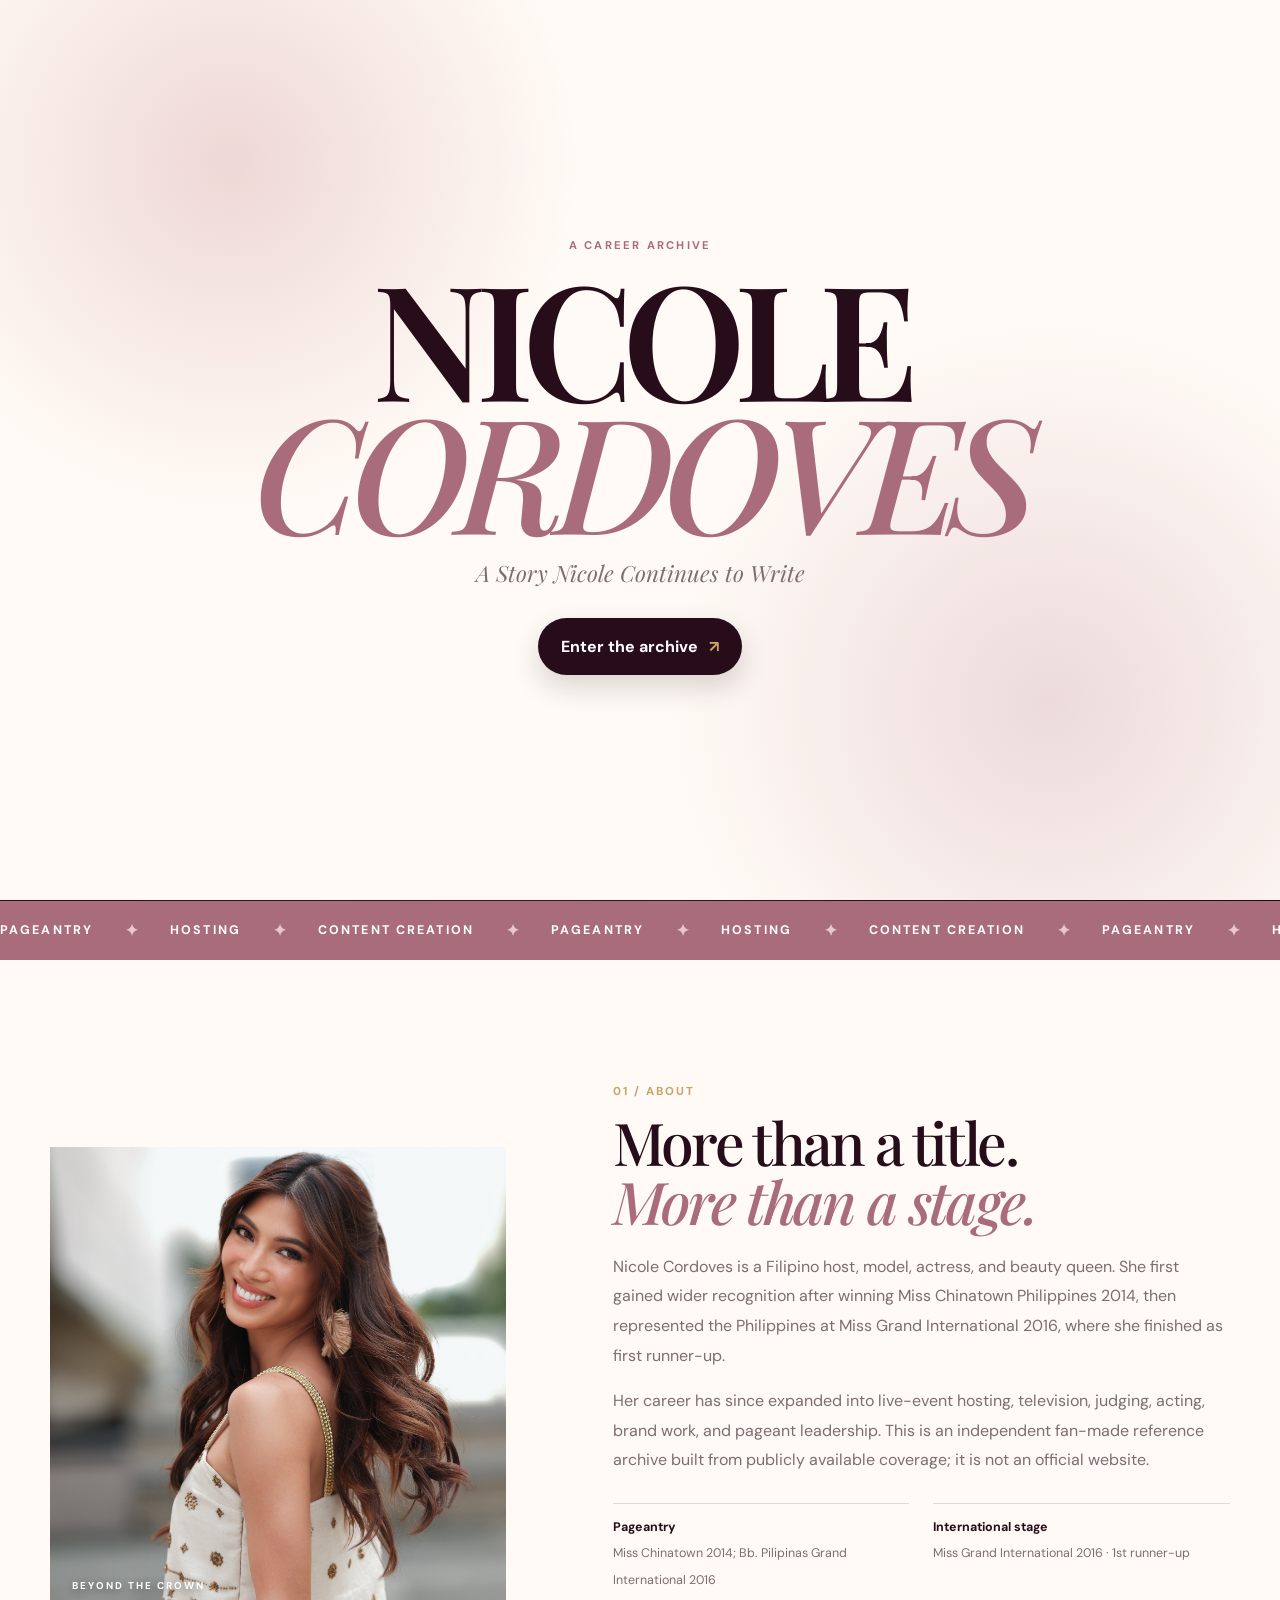
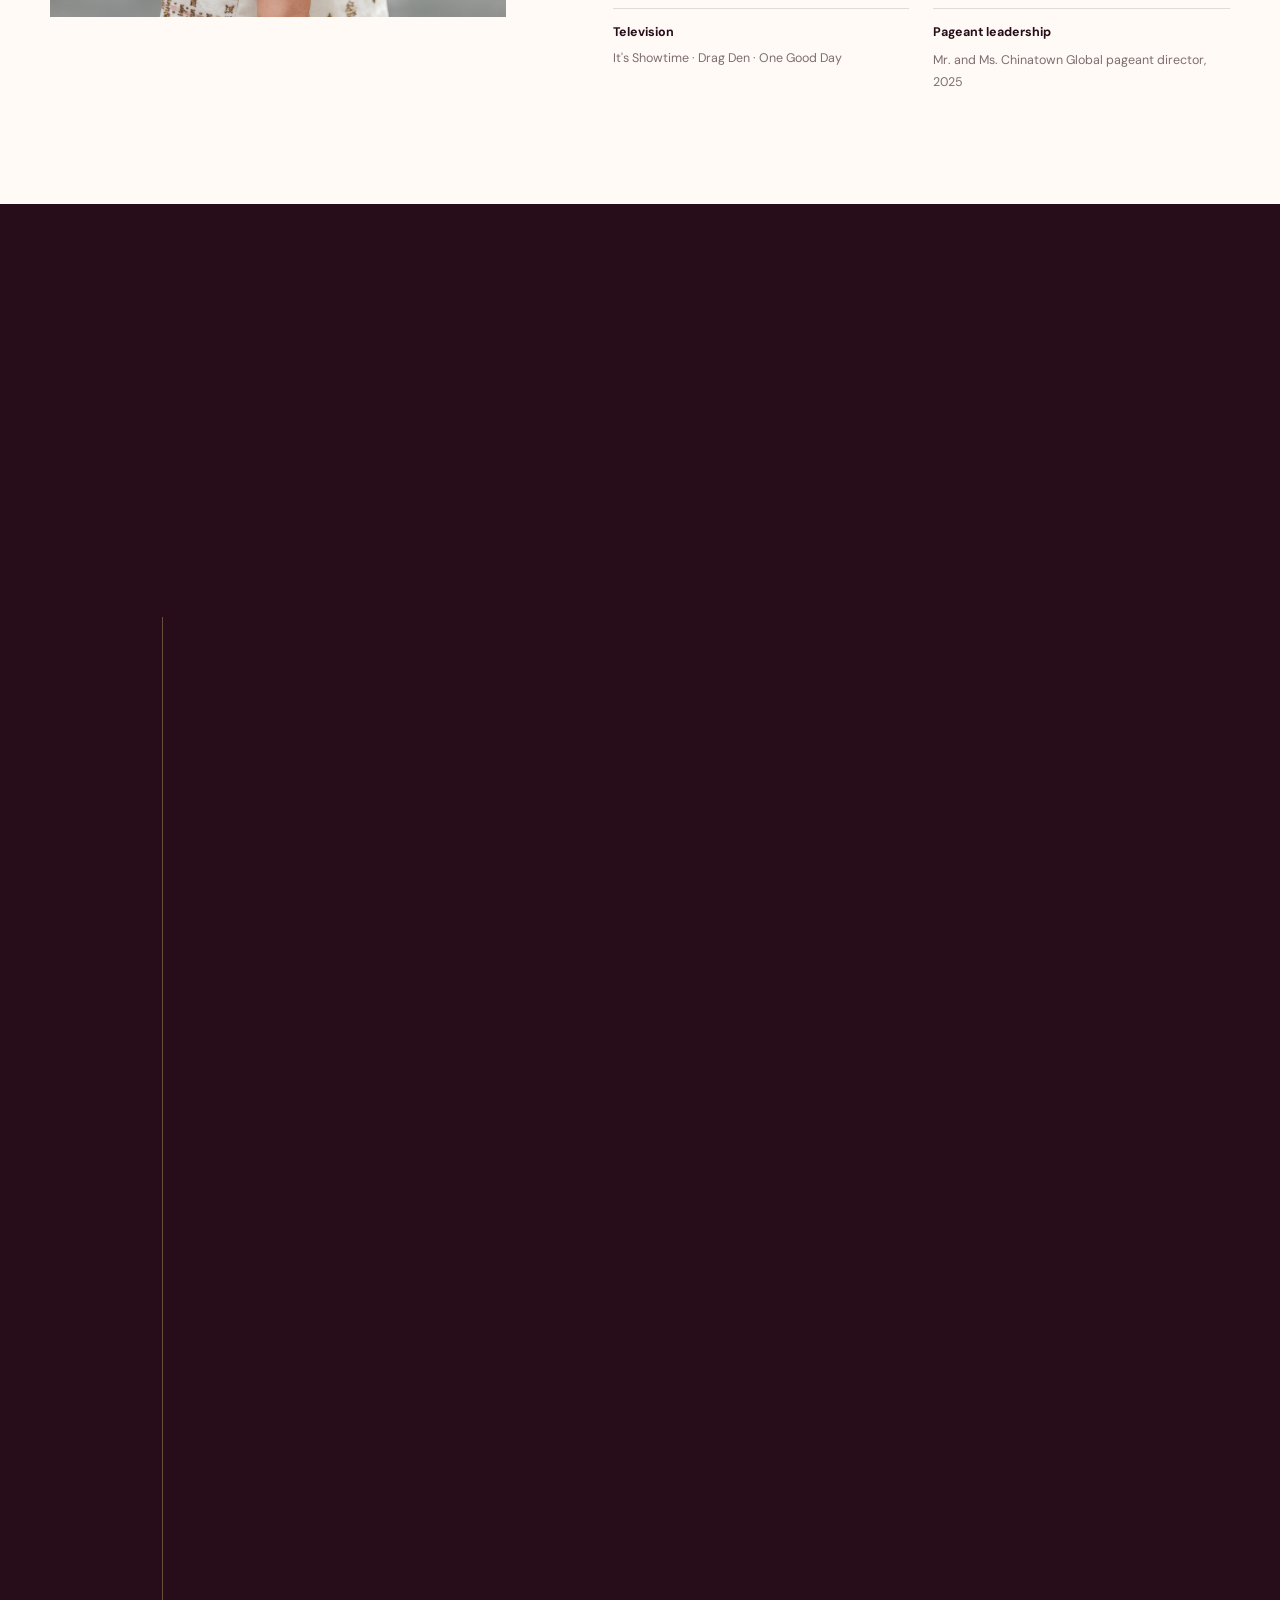
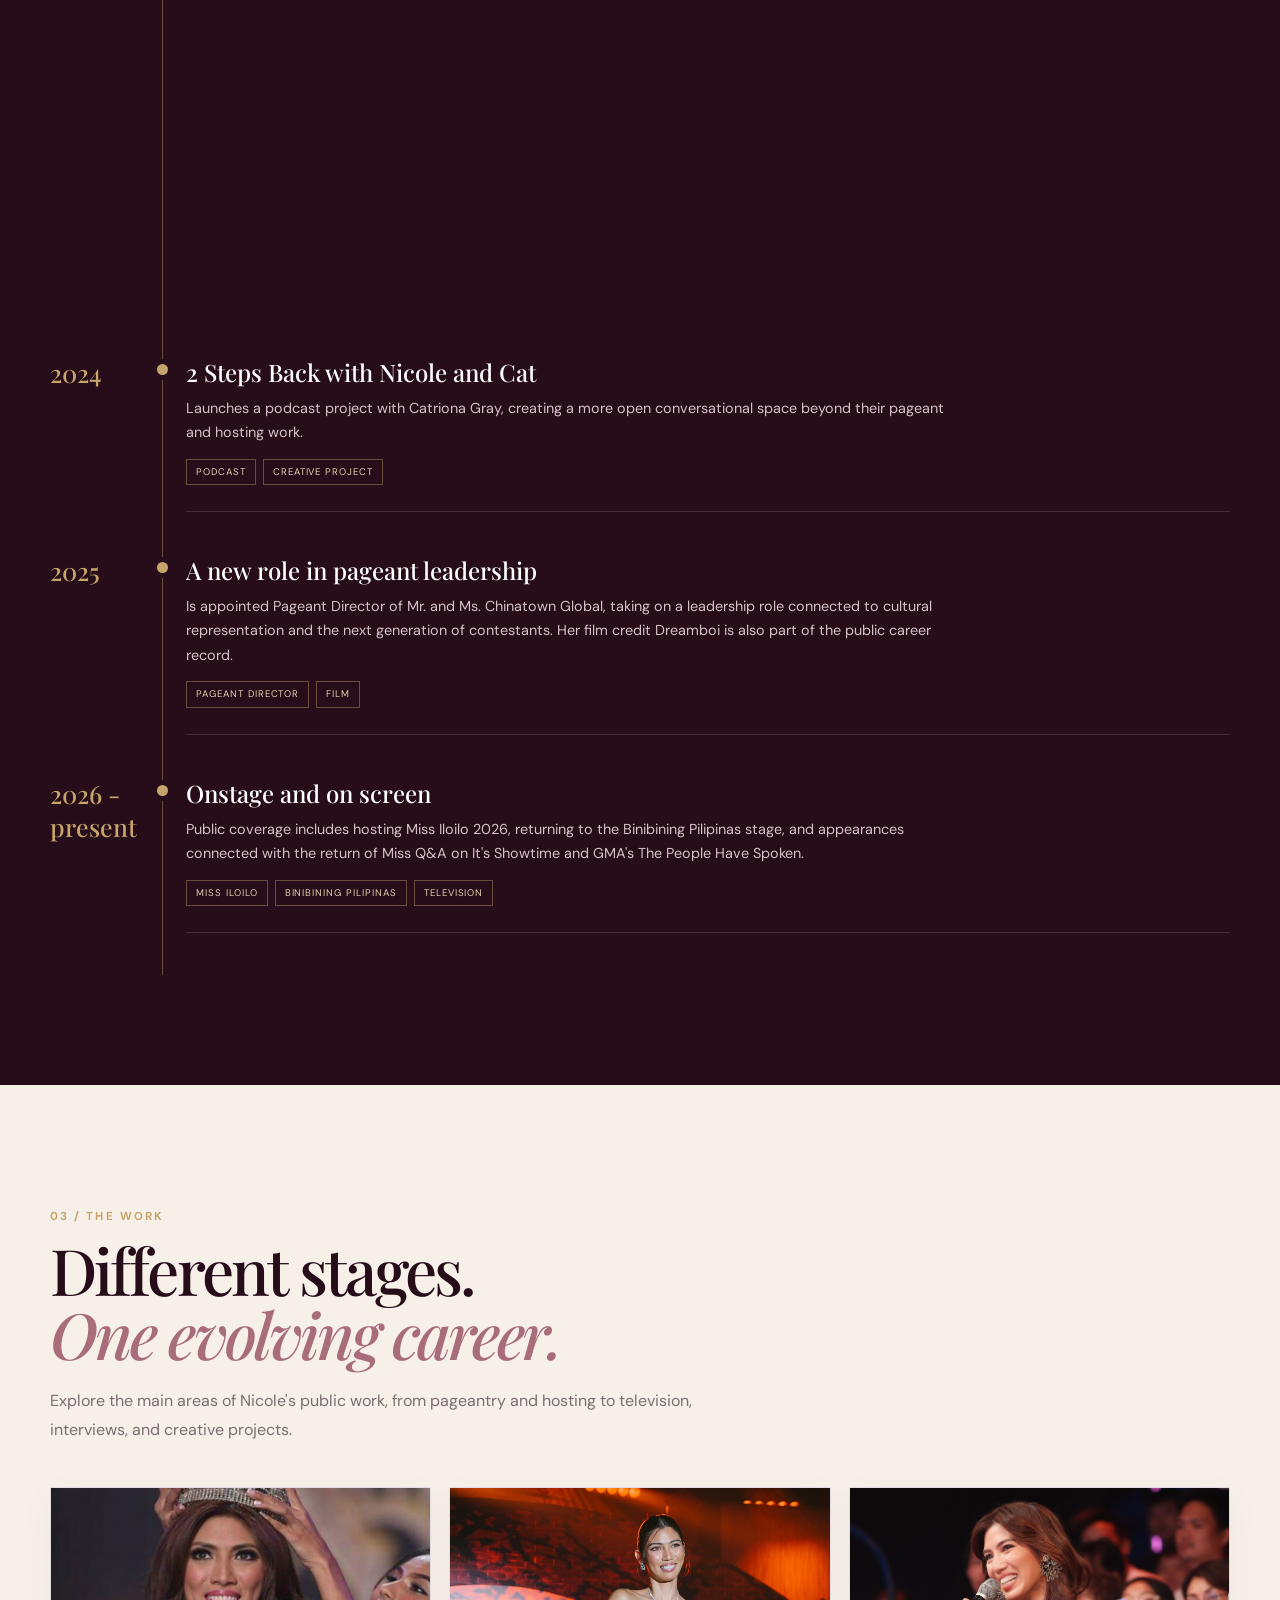
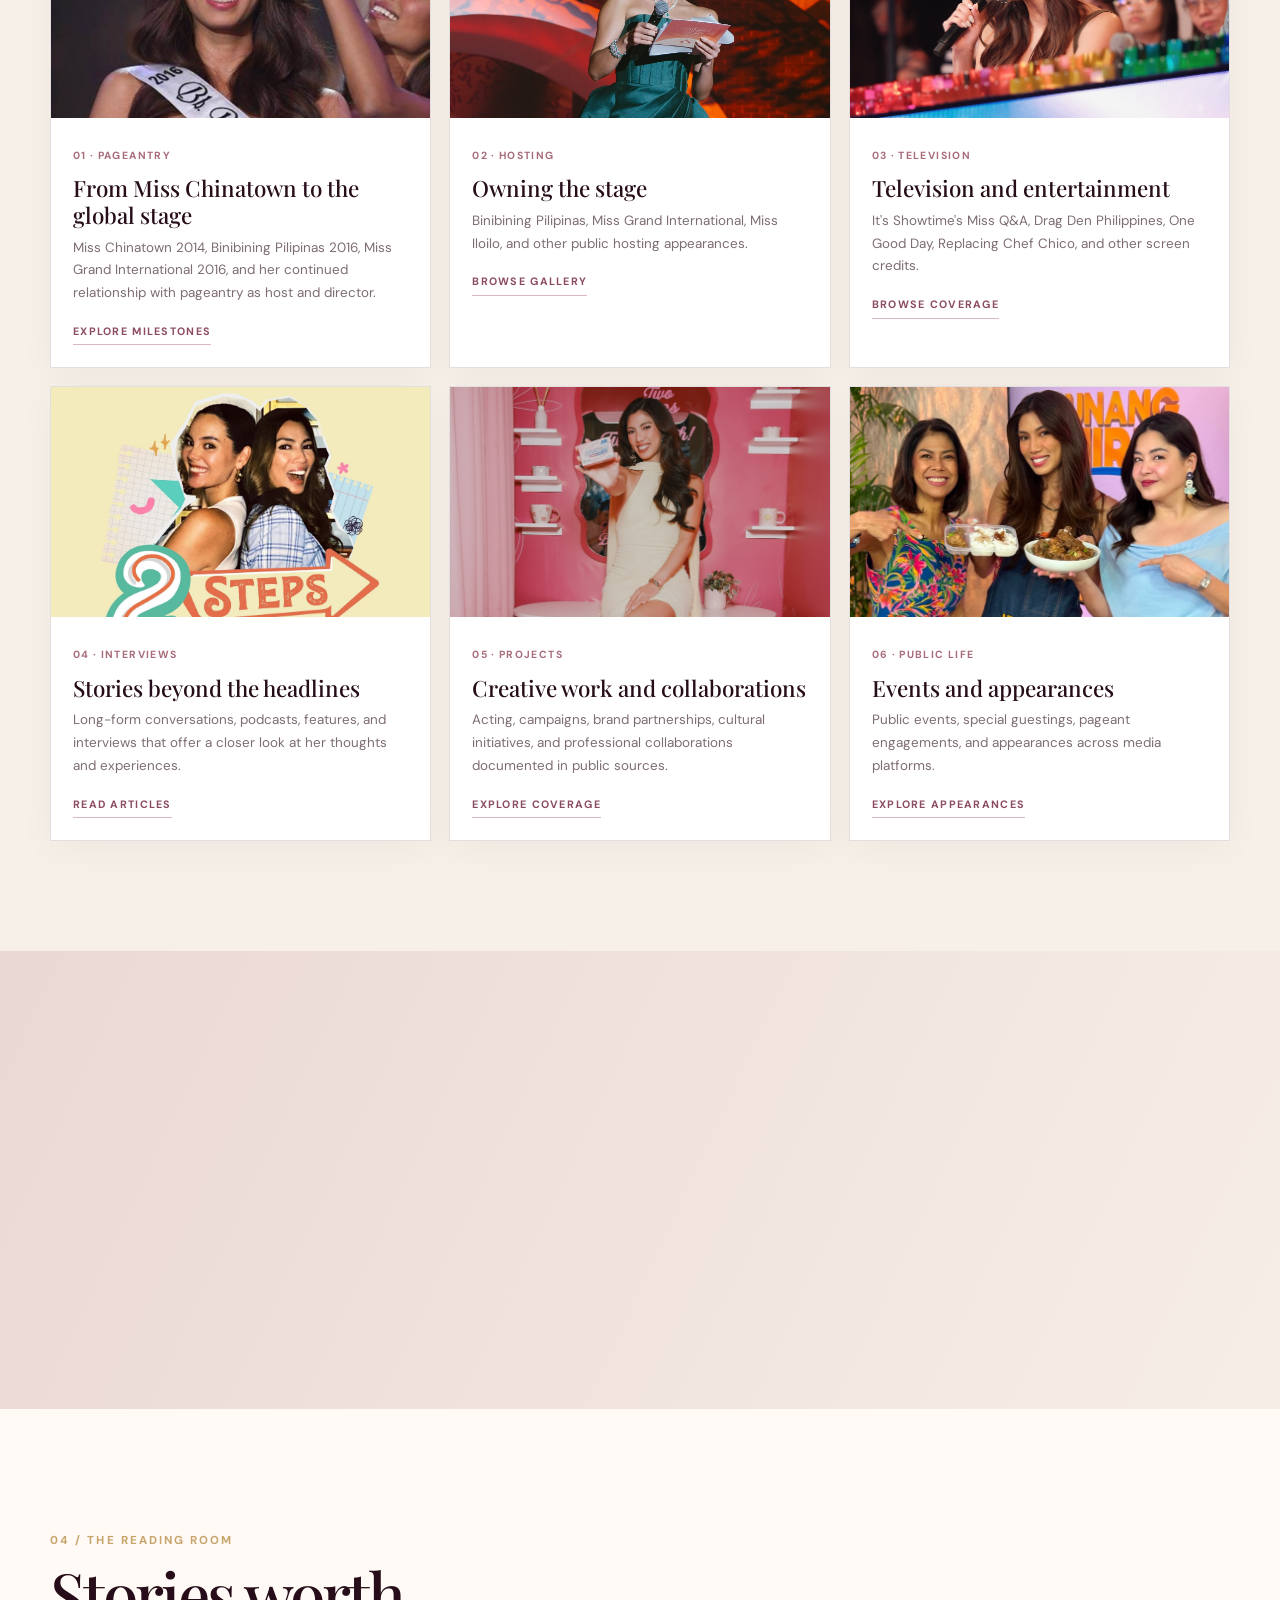
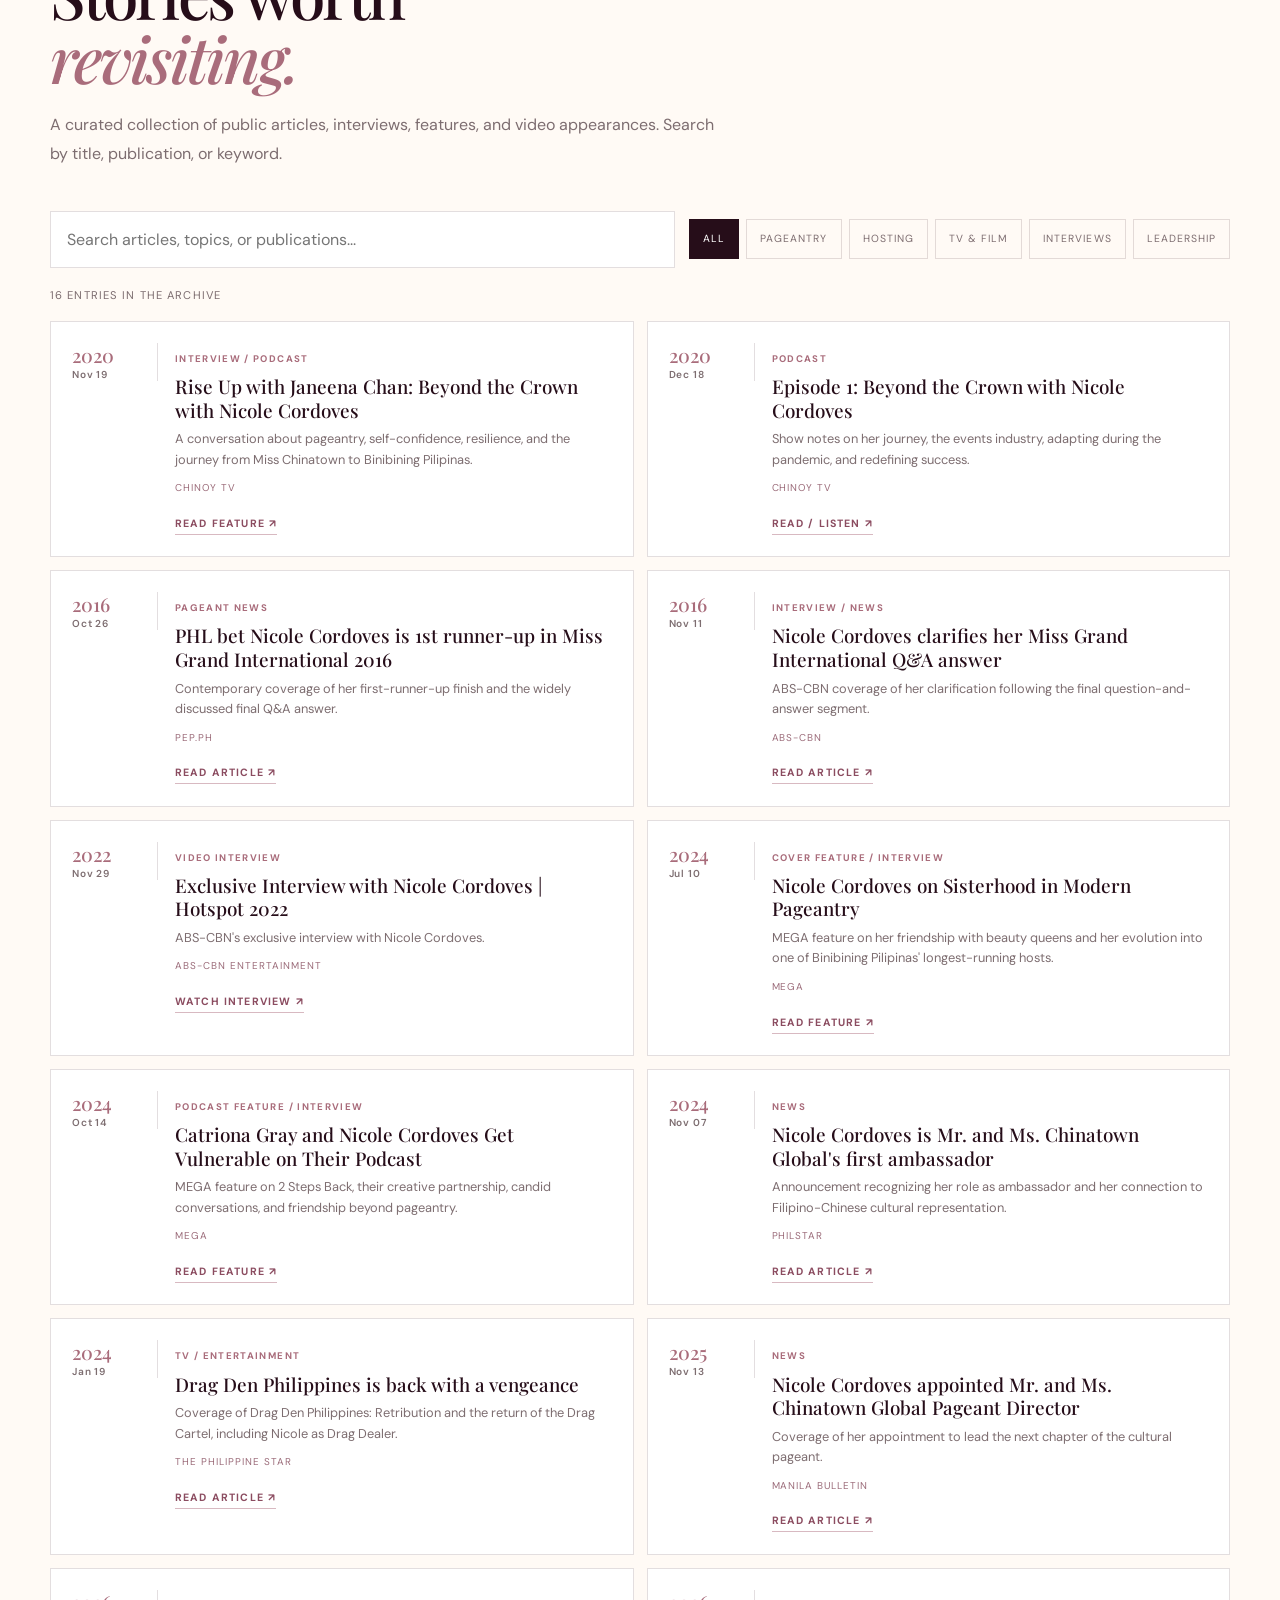
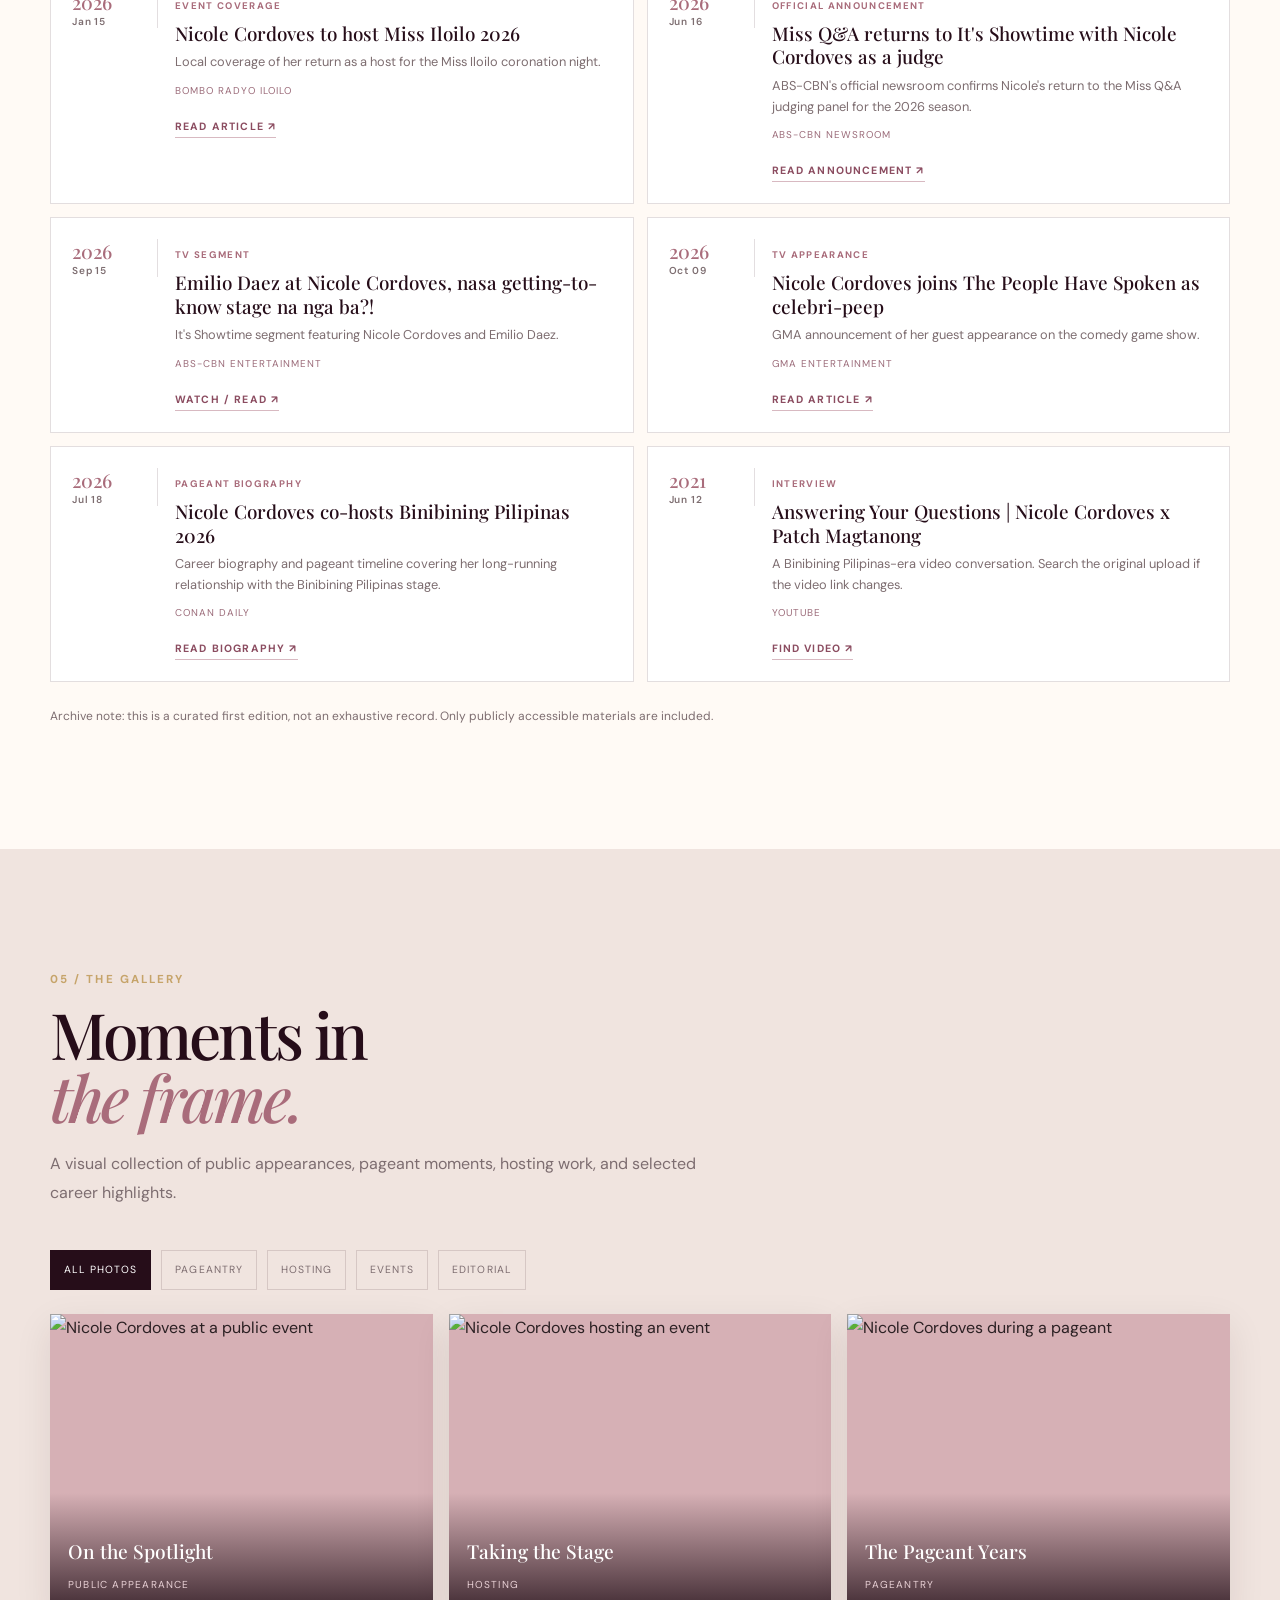
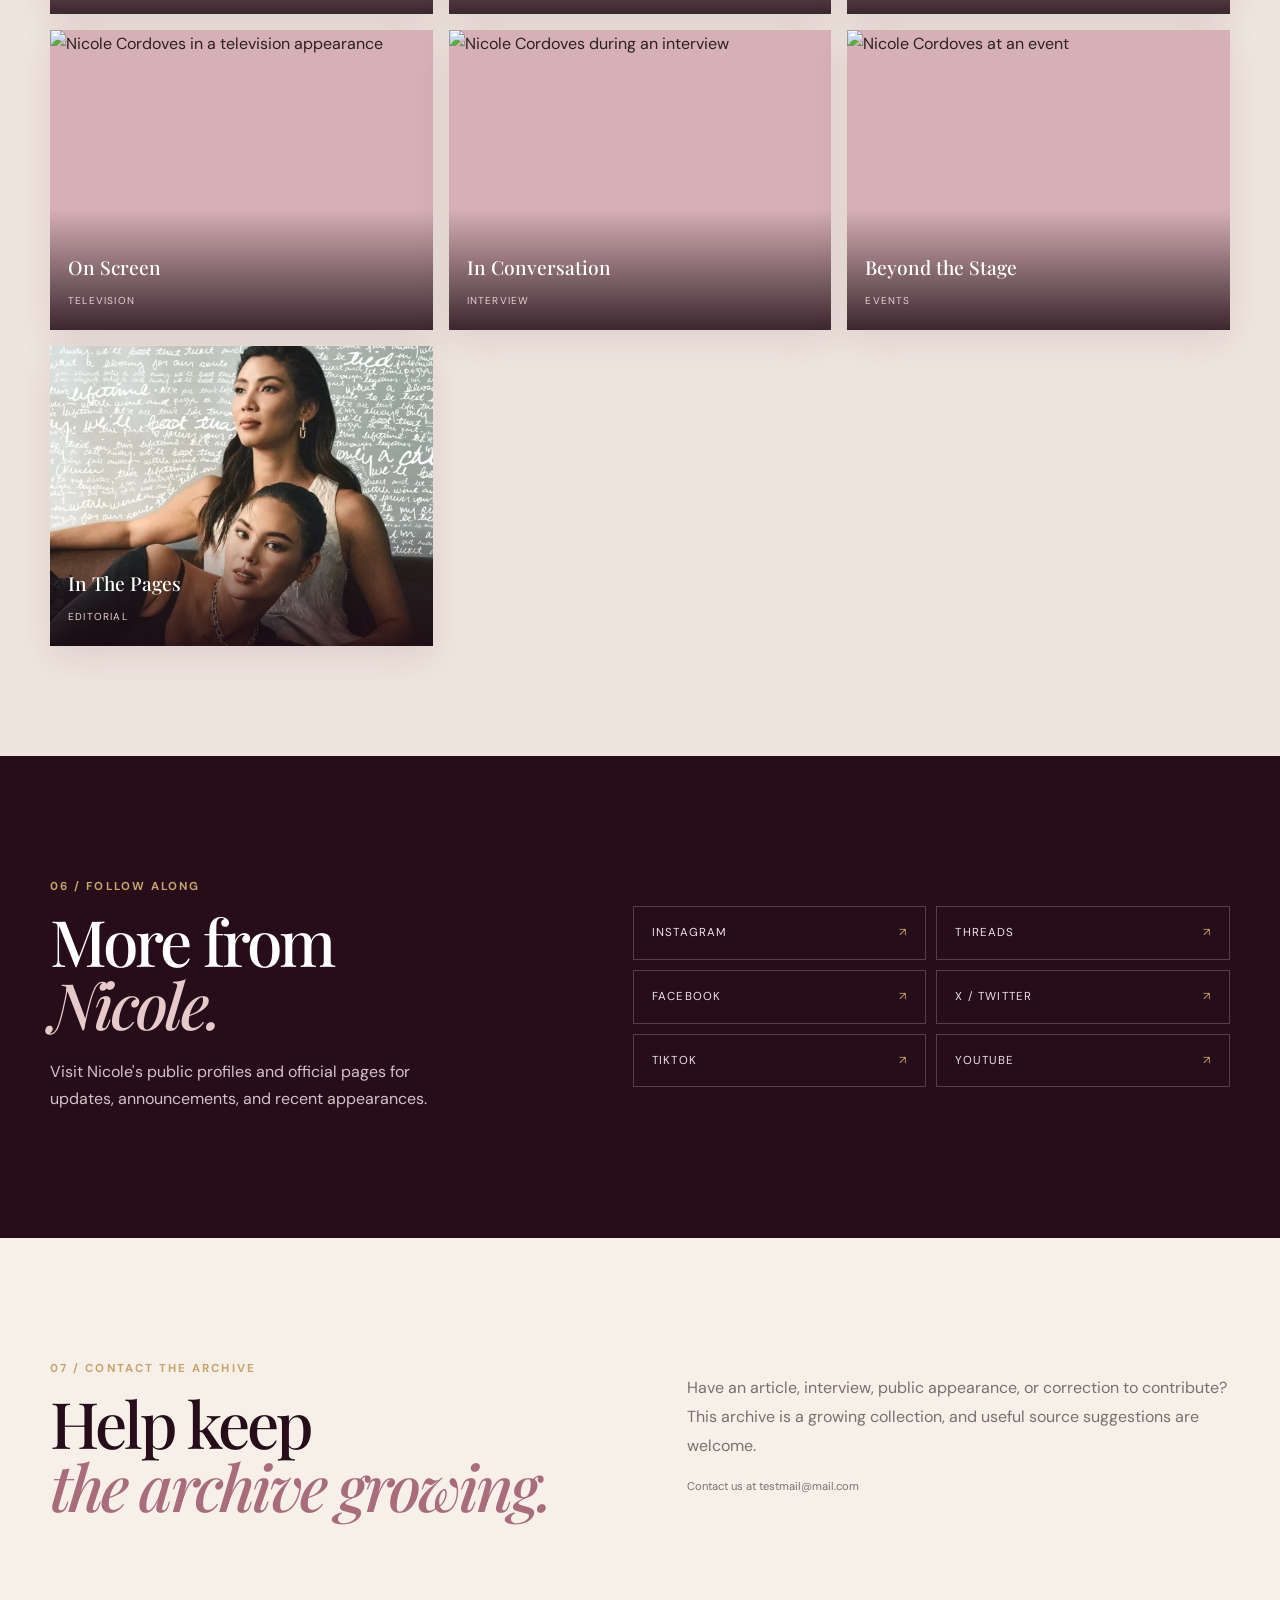
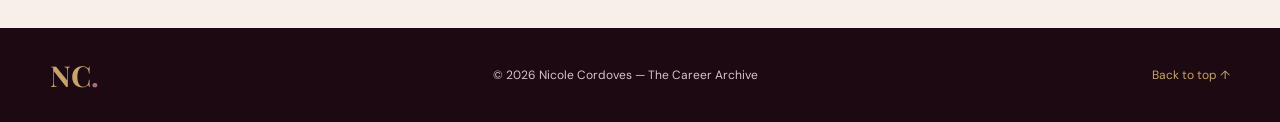
==== index.html @ b41829f4 "mobile 2" ====
<!DOCTYPE html>
<html lang="en">
<head>
  <meta charset="UTF-8">
  <meta name="viewport" content="width=device-width, initial-scale=1.0">
  <meta name="theme-color" content="#260d19">
  <meta name="description" content="An archive documenting Nicole Cordoves' public career, pageantry, hosting, television work, articles and appearances.">
  <title>Nicole Cordoves | The Career Archive</title>

  <link rel="preconnect" href="https://fonts.googleapis.com">
  <link rel="preconnect" href="https://fonts.gstatic.com" crossorigin>
  <link href="https://fonts.googleapis.com/css2?family=DM+Sans:wght@400;500;600;700&family=Playfair+Display:ital,wght@0,500;0,600;0,700;1,500;1,600&display=swap" rel="stylesheet">
  <link rel="stylesheet" href="css/variables.css">
  <link rel="stylesheet" href="css/style.css">
  <link rel="stylesheet" href="css/intro.css">
  <link rel="stylesheet" href="css/navbar.css">
  <link rel="stylesheet" href="css/hero.css">
  <link rel="stylesheet" href="css/marquee.css">
  <link rel="stylesheet" href="css/about.css">
  <link rel="stylesheet" href="css/timeline.css">
  <link rel="stylesheet" href="css/career.css">
  <link rel="stylesheet" href="css/articles.css">
  <link rel="stylesheet" href="css/gallery.css">
  <link rel="stylesheet" href="css/social.css">
  <link rel="stylesheet" href="css/contact.css">
  <link rel="stylesheet" href="css/responsive.css">
</head>

<body class="no-scroll">
  <!-- Intro screen: click Enter to reveal the archive -->
  <div id="intro" aria-label="Welcome Nicole Cordoves archive">
    <div class="intro-content">
      <p class="intro-kicker">A career archive</p>
      <h1>NICOLE<br><em>CORDOVES</em></h1>
      <p class="intro-tagline">A Story Nicole Continues to Write</p>
      <button id="enterBtn" type="button">Enter the archive <span aria-hidden="true">↗</span></button>
    </div>

  </div>

  <header class="site-header">
    <nav class="navbar container" aria-label="Main navigation">
      <a class="site-logo" href="#home" aria-label="Nicole Cordoves archive home">NC<span>.</span></a>

      <button class="menu-toggle" id="menuToggle" type="button"
        aria-label="Open navigation menu" aria-expanded="false" aria-controls="navLinks">
        <span></span><span></span><span></span>
      </button>

      <div class="nav-links" id="navLinks">
        <a class="nav-link" href="#about">About</a>
        <a class="nav-link" href="#journey">Journey</a>
        <a class="nav-link" href="#career">Career</a>
        <a class="nav-link" href="#articles">Articles</a>
        <a class="nav-link" href="#photos">Photos</a>
        <a class="nav-link" href="#social">Social</a>
        <a class="nav-link" href="#contact">Contact</a>
      </div>
    </nav>
  </header>

  <main>
    <section class="hero" id="home">
      <div class="container hero-grid">
        <div class="hero-copy reveal">
          <p class="eyebrow">Nicole Cordoves Archive</p>
          <h1 class="hero-title">Nicole<br><span>Cordoves.</span></h1>
          <p class="hero-role">Beauty queen <i>·</i> Host <i>·</i> Model <i>·</i> Content Creator</p>
          <p class="hero-description">
            From the pageant stage to the hosting spotlight, this archive follows Nicole's
            public journey through pageantry, television, entertainment, interviews,
            and the projects that continue to shape her career.
          </p>
          <div class="hero-actions">
            <a class="button button-primary" href="#journey">Explore her journey</a>
            <a class="button button-secondary" href="#articles">Browse articles</a>
          </div>
          <div class="hero-stats" aria-label="Career highlights">
            <div class="hero-stat"><strong>2014</strong><span>Miss Chinatown</span></div>
            <div class="hero-stat"><strong>2016</strong><span>Miss Grand International</span></div>
            <div class="hero-stat"><strong>2025</strong><span>Pageant Director</span></div>
          </div>
        </div>

        <div class="hero-visual reveal">
          <div class="hero-image-frame">
            <div class="hero-image-caption">
            </div>
  </section>
<div class="marquee" aria-label="Career areas">
  <div class="marquee-track">

    <div class="marquee-content">
      <span>PAGEANTRY</span><b>✦</b>
      <span>HOSTING</span><b>✦</b>
      <span>CONTENT CREATION</span><b>✦</b>

      <span>PAGEANTRY</span><b>✦</b>
      <span>HOSTING</span><b>✦</b>
      <span>CONTENT CREATION</span><b>✦</b>

      <span>PAGEANTRY</span><b>✦</b>
      <span>HOSTING</span><b>✦</b>
      <span>CONTENT CREATION</span><b>✦</b>
    </div>

    <div class="marquee-content" aria-hidden="true">
      <span>PAGEANTRY</span><b>✦</b>
      <span>HOSTING</span><b>✦</b>
      <span>CONTENT CREATION</span><b>✦</b>

      <span>PAGEANTRY</span><b>✦</b>
      <span>HOSTING</span><b>✦</b>
      <span>CONTENT CREATION</span><b>✦</b>

      <span>PAGEANTRY</span><b>✦</b>
      <span>HOSTING</span><b>✦</b>
      <span>CONTENT CREATION</span><b>✦</b>
    </div>

  </div>
</div>

    <section class="section about-section" id="about">
      <div class="container about-layout">
<div class="about-art reveal">

  <img
    src="images/about/nicole-about.jpg"
    alt="Nicole Cordoves"
    class="about-photo"
  >

  <span class="about-art-caption">BEYOND THE CROWN</span>

</div>
        <div class="about-copy reveal">
          <p class="section-label">01 / About</p>
          <h2>More than a title.<br><em>More than a stage.</em></h2>
          <p>
            Nicole Cordoves is a Filipino host, model, actress, and beauty queen.
            She first gained wider recognition after winning Miss Chinatown Philippines
            2014, then represented the Philippines at Miss Grand International 2016,
            where she finished as first runner-up.
          </p>
          <p>
            Her career has since expanded into live-event hosting, television, judging,
            acting, brand work, and pageant leadership. This is an independent fan-made
            reference archive built from publicly available coverage; it is not an
            official website.
          </p>
          <div class="about-facts">
            <div class="about-fact"><b>Pageantry</b><span>Miss Chinatown 2014; Bb. Pilipinas Grand International 2016</span></div>
            <div class="about-fact"><b>International stage</b><span>Miss Grand International 2016 · 1st runner-up</span></div>
            <div class="about-fact"><b>Television</b><span>It's Showtime · Drag Den · One Good Day</span></div>
            <div class="about-fact">
              <b>Pageant leadership</b>
              <p class="about-fact-description">
                Mr. and Ms. Chinatown Global pageant director, 2025
              </p>
            </div>
          </div>
        </div>
      </div>
    </section>

    <section class="section journey-section" id="journey">
      <div class="container">
        <div class="section-heading reveal">
          <p class="section-label">02 / The milestones</p>
          <h2>A journey,<br><em>chapter by chapter.</em></h2>
          <p class="section-copy">A working timeline of major public career milestones. Dates and credits can be expanded as additional primary sources are collected.</p>
        </div>
        <div class="timeline" id="journeyTimeline">
          <p class="loading-message">Loading career milestones...</p>
        </div>
      </div>
    </section>

    <section class="section career-section" id="career">
      <div class="container">
        <div class="section-heading reveal">
          <p class="section-label">03 / The work</p>
          <h2>Different stages.<br><em>One evolving career.</em></h2>
          <p class="section-copy">Explore the main areas of Nicole's public work, from pageantry and hosting to television, interviews, and creative projects.</p>
        </div>
        <div class="career-grid" id="careerGrid">
          <p class="loading-message">Loading career areas...</p>
        </div>
      </div>
    </section>

    <section class="quote-band">
      <div class="container reveal">
        <span class="quote-mark" aria-hidden="true">“</span>
        <blockquote>From the pageant stage to the spotlight — Nicole Cordoves continues to write her own story.</blockquote>
        <p>Inspired by MEGA's 2024 feature on Nicole Cordoves</p>
      </div>
    </section>

    <section class="section articles-section" id="articles">
      <div class="container">
        <div class="section-heading reveal">
          <p class="section-label">04 / The reading room</p>
          <h2>Stories worth<br><em>revisiting.</em></h2>
          <p class="section-copy">A curated collection of public articles, interviews, features, and video appearances. Search by title, publication, or keyword.</p>
        </div>

        <div class="article-tools reveal">
          <label class="search-wrap">
            <span class="visually-hidden">Search articles</span>
            <input id="articleSearch" type="search" placeholder="Search articles, topics, or publications...">
          </label>
          <div class="article-filters" id="articleFilters" aria-label="Filter articles">
            <button class="article-filter active" type="button" data-filter="all">All</button>
            <button class="article-filter" type="button" data-filter="pageantry">Pageantry</button>
            <button class="article-filter" type="button" data-filter="hosting">Hosting</button>
            <button class="article-filter" type="button" data-filter="television">TV &amp; Film</button>
            <button class="article-filter" type="button" data-filter="interview">Interviews</button>
            <button class="article-filter" type="button" data-filter="leadership">Leadership</button>
          </div>
        </div>

        <div class="article-count"><span id="articleCount">0</span> entries in the archive</div>
        <div class="articles-grid" id="articlesGrid">
          <p class="loading-message">Loading articles...</p>
        </div>
        <p class="empty-message" id="articlesEmpty" hidden>No matching articles. Try another keyword or category.</p>
        <p class="archive-note">Archive note: this is a curated first edition, not an exhaustive record. Only publicly accessible materials are included.</p>
      </div>
    </section>

    <section class="section photos-section" id="photos">
      <div class="container">
        <div class="section-heading reveal">
          <p class="section-label">05 / The gallery</p>
          <h2>Moments in<br><em>the frame.</em></h2>
          <p class="section-copy">A visual collection of public appearances, pageant moments, hosting work, and selected career highlights.</p>
        </div>
        <div class="photo-filters" id="photoFilters" aria-label="Filter photos">
          <button class="photo-filter active" type="button" data-filter="all">All photos</button>
          <button class="photo-filter" type="button" data-filter="pageantry">Pageantry</button>
          <button class="photo-filter" type="button" data-filter="hosting">Hosting</button>
          <button class="photo-filter" type="button" data-filter="events">Events</button>
          <button class="photo-filter" type="button" data-filter="editorial">Editorial</button>
        </div>
        <div class="photo-grid" id="photoGrid">
          <p class="loading-message">Loading photo gallery...</p>
        </div>
    </section>

    <section class="section social-section" id="social">
      <div class="container social-layout">
        <div class="social-copy reveal">
          <p class="section-label">06 / Follow along</p>
          <h2>More from<br><em>Nicole.</em></h2>
          <p>Visit Nicole's public profiles and official pages for updates, announcements, and recent appearances.</p>
        </div>
        <div class="social-links reveal">
          <a href="https://www.instagram.com/binibiningnicolecordoves/" target="_blank" rel="noopener noreferrer">Instagram <span>↗</span></a>
          <a href="https://www.threads.com/@binibiningnicolecordoves/" target="_blank" rel="noopener noreferrer">Threads <span>↗</span></a>
          <a href="https://www.facebook.com/binibiningnicolecordoves/" target="_blank" rel="noopener noreferrer">Facebook <span>↗</span></a>
          <a href="https://x.com/NicoleCordoves" target="_blank" rel="noopener noreferrer">X / Twitter <span>↗</span></a>
          <a href="https://www.tiktok.com/@nicolecordoves" target="_blank" rel="noopener noreferrer">TikTok <span>↗</span></a>
          <a href="https://www.youtube.com/@NicoleCordoves" target="_blank" rel="noopener noreferrer">YouTube <span>↗</span></a>
        </div>
      </div>
    </section>

    <section class="section contact-section" id="contact">
      <div class="container contact-layout reveal">
        <div>
          <p class="section-label">07 / Contact the archive</p>
          <h2>Help keep<br><em>the archive growing.</em></h2>
        </div>
        <div class="contact-copy">
          <p>Have an article, interview, public appearance, or correction to contribute? This archive is a growing collection, and useful source suggestions are welcome.</p>
          <p class="contact-small">Contact us at testmail@mail.com</p>
        </div>
      </div>
    </section>
  </main>

  <footer class="site-footer">
    <div class="container footer-inner">
      <a class="footer-logo" href="#home">NC<span>.</span></a>
      <p>© <span id="currentYear"></span> Nicole Cordoves — The Career Archive</p>
      <a href="#home" class="back-to-top">Back to top ↑</a>
    </div>
  </footer>

  <script src="js/main.js" defer></script>
  <script src="js/journey.js" defer></script>
  <script src="js/articles.js" defer></script>
  <script src="js/gallery.js" defer></script>
  <script src="js/career.js" defer></script>
</body>
</html>
---- css/variables.css ----
:root {
  --wine: #260d19;
  --wine-soft: #401626;
  --wine-light: #5c2b3d;
  --rose: #a96c7b;
  --blush: #e7c9c9;
  --gold: #c6a46a;
  --cream: #f6f0e9;
  --paper: #fffaf5;
  --paper-pink: #f2e5e2;
  --ink: #2b2023;
  --muted: #7d6d70;
  --line: rgba(67, 35, 44, .15);
  --white: #fff;
  --serif: "Playfair Display", Georgia, serif;
  --sans: "DM Sans", Arial, sans-serif;
  --shadow: 0 22px 70px rgba(40, 12, 25, .13);
  --radius: 22px;
}
---- css/style.css ----
* { box-sizing: border-box; }
html { scroll-behavior: smooth; scroll-padding-top: 90px; }
body {
  margin: 0;
  background: var(--paper);
  color: var(--ink);
  font-family: var(--sans);
  line-height: 1.7;
  overflow-x: hidden;
}
body.no-scroll { overflow: hidden; }
a { color: inherit; text-decoration: none; }
button, input { font: inherit; }
button { cursor: pointer; }
img { max-width: 100%; }
.container { width: min(1180px, calc(100% - 48px)); margin: 0 auto; }
.section { padding: 110px 0; position: relative; overflow: hidden; }
.eyebrow, .section-label {
  color: var(--gold);
  font-size: .72rem;
  font-weight: 700;
  letter-spacing: .18em;
  text-transform: uppercase;
}
.section-heading { max-width: 720px; margin-bottom: 42px; }
.section-heading h2, .about-copy h2, .social-copy h2, .contact-layout h2 {
  margin: 12px 0 22px;
  color: var(--wine);
  font: 500 clamp(2.6rem, 5vw, 5rem)/.99 var(--serif);
  letter-spacing: -.045em;
}
.section-heading h2 em, .about-copy h2 em, .social-copy h2 em, .contact-layout h2 em {
  color: var(--rose);
  font-weight: 500;
}
.section-copy { max-width: 680px; color: var(--muted); line-height: 1.8; }
.reveal { opacity: 0; transform: translateY(22px); transition: opacity .7s ease, transform .7s ease; }
.reveal.show { opacity: 1; transform: none; }
.loading-message, .empty-message { color: var(--muted); padding: 24px; text-align: center; }
.visually-hidden {
  position: absolute; width: 1px; height: 1px; padding: 0; margin: -1px;
  overflow: hidden; clip: rect(0,0,0,0); white-space: nowrap; border: 0;
}
.button {
  display: inline-flex; align-items: center; justify-content: center; gap: 8px;
  padding: 14px 21px; border: 1px solid var(--gold);
  font-size: .72rem; font-weight: 700; letter-spacing: .12em;
  text-transform: uppercase; transition: .25s ease;
}
.button:hover { transform: translateY(-3px); box-shadow: 0 10px 25px rgba(16,6,11,.16); }
.button-primary { background: var(--gold); color: var(--wine); }
.button-secondary { color: var(--paper); border-color: rgba(231,201,201,.6); }
.site-footer { background: #1c0911; color: #d7c5ca; padding: 28px 0; font-size: .75rem; }
.footer-inner { display: flex; align-items: center; justify-content: space-between; gap: 20px; flex-wrap: wrap; }
.footer-inner p { margin: 0; }
.footer-logo { font: 700 1.8rem var(--serif); color: var(--gold); }
.footer-logo span { color: var(--rose); }
.back-to-top { color: var(--gold); }
---- css/intro.css ----
#intro {
  position: fixed; inset: 0; z-index: 1000; display: grid; place-items: center;
  text-align: center; padding: 30px; overflow: hidden;
  background:
    radial-gradient(circle at 18% 18%, rgba(231,201,201,.7), transparent 27%),
    radial-gradient(circle at 82% 78%, rgba(169,108,123,.22), transparent 30%),
    var(--paper);
  opacity: 1; visibility: visible; pointer-events: auto;
  transition: opacity .75s ease, visibility .75s ease;
}
#intro.hide { opacity: 0; visibility: hidden; pointer-events: none; }
.intro-content { position: relative; z-index: 2; }
.intro-kicker { color: var(--rose); font-size: .7rem; font-weight: 700; letter-spacing: .2em; text-transform: uppercase; }
#intro h1 {
  margin: 15px 0 8px; color: var(--wine);
  font: 600 clamp(4.2rem, 14vw, 10rem)/.83 var(--serif); letter-spacing: -.07em;
}
#intro h1 em { color: var(--rose); font-weight: 500; }
.intro-tagline { margin: 22px 0 30px; color: var(--muted); font: italic 1.4rem var(--serif); }
#enterBtn {
  border: 0; border-radius: 999px; padding: 15px 23px;
  background: var(--wine); color: var(--white); font-weight: 700;
  box-shadow: 0 12px 28px rgba(38,13,25,.16); transition: .25s ease;
}
#enterBtn:hover { transform: translateY(-3px); background: var(--wine-soft); }
#enterBtn span { color: var(--gold); padding-left: 7px; }
.intro-star { position: absolute; color: var(--gold); opacity: .75; animation: floatStar 4s ease-in-out infinite; }
.star-one { top: 17%; left: 14%; font-size: 3rem; }
.star-two { right: 13%; bottom: 18%; font-size: 2.4rem; animation-delay: -2s; }
@keyframes floatStar { 50% { transform: translateY(-12px) rotate(15deg); } }
---- css/navbar.css ----
.site-header {
  position: sticky; top: 0; z-index: 100;
  background: rgba(255,250,245,.9); backdrop-filter: blur(18px);
  -webkit-backdrop-filter: blur(18px); border-bottom: 1px solid var(--line);
}
.navbar { height: 76px; display: flex; align-items: center; justify-content: space-between; gap: 24px; position: relative; }
.site-logo { flex-shrink: 0; color: var(--wine); font: 700 1.9rem var(--serif); letter-spacing: -.06em; }
.site-logo span { color: var(--rose); }
.nav-links { display: flex; align-items: center; gap: 23px; }
.nav-link {
  position: relative; padding: 27px 0; color: var(--muted);
  font-size: .76rem; font-weight: 700; white-space: nowrap;
  transition: color .2s ease;
}
.nav-link::after {
  content: ""; position: absolute; left: 0; bottom: 18px; width: 100%; height: 2px;
  background: var(--rose); border-radius: 99px; transform: scaleX(0);
  transform-origin: center; transition: transform .25s ease;
}
.nav-link:hover, .nav-link.active { color: var(--wine); }
.nav-link:hover::after, .nav-link.active::after { transform: scaleX(1); }
.menu-toggle {
  display: none; width: 44px; height: 44px; padding: 8px;
  border: 0; border-radius: 12px; background: transparent;
}
.menu-toggle span { display: block; height: 2px; margin: 6px 0; background: var(--wine); border-radius: 99px; transition: .25s ease; }
.menu-toggle[aria-expanded="true"] span:nth-child(1) { transform: translateY(8px) rotate(45deg); }
.menu-toggle[aria-expanded="true"] span:nth-child(2) { opacity: 0; }
.menu-toggle[aria-expanded="true"] span:nth-child(3) { transform: translateY(-8px) rotate(-45deg); }
---- css/hero.css ----
.hero {
  min-height: calc(100vh - 76px); display: grid; align-items: center;
  padding: 82px 0 90px; position: relative; overflow: hidden;
  background:
    radial-gradient(ellipse at 78% 30%, rgba(169,108,123,.22), transparent 32%),
    linear-gradient(115deg, #210b16 0%, #381522 54%, #1c0b13 100%);
  color: var(--white);
}

.hero-grid { display: grid; grid-template-columns: 1.05fr .95fr; gap: 7%; align-items: center; position: relative; z-index: 1; }
.hero-copy .eyebrow { color: var(--gold); }
.hero-title { margin: 20px 0; font: 500 clamp(4.2rem,8vw,7.5rem)/.88 var(--serif); letter-spacing: -.07em; }
.hero-title span { color: var(--blush); font-style: italic; }
.hero-role { color: #dfc8ce; font-size: .78rem; letter-spacing: .15em; text-transform: uppercase; }
.hero-role i { color: var(--gold); font-style: normal; padding: 0 3px; }
.hero-description { max-width: 550px; color: #d8c8cd; font-size: 1.02rem; line-height: 1.8; margin: 23px 0 30px; }
.hero-actions { display: flex; flex-wrap: wrap; gap: 12px; }
.hero-stats { display: flex; gap: 28px; flex-wrap: wrap; margin-top: 34px; }
.hero-stat { padding-left: 13px; border-left: 2px solid var(--gold); }
.hero-stat strong { display: block; color: var(--blush); font: 500 1.35rem var(--serif); }
.hero-stat span { color: #d8c8cd; font-size: .68rem; letter-spacing: .07em; text-transform: uppercase; }
.hero-visual { min-height: 520px; position: relative; display: grid; place-items: center; }
.hero-image-frame {
  width: min(100%, 430px); aspect-ratio: 4 / 5; position: relative; overflow: hidden;
  display: grid; place-items: center; border: 1px solid rgba(198,164,106,.7); padding: 12px;
  background:
  linear-gradient(rgba(38, 13, 25, 0.12), rgba(38, 13, 25, 0.25)),
  url("../images/hero/nicole-hero.jpg") center 25% / cover no-repeat;
  box-shadow: var(--shadow); transform: rotate(1.5deg);
}
.hero-image-frame::before, .hero-image-frame::after {
  content: ""; position: absolute; width: 72%; height: 82%;
  border: 1px solid rgba(231,201,201,.25); border-radius: 50%; transform: rotate(22deg);
}
.hero-image-frame::after { width: 55%; height: 68%; transform: rotate(-22deg); }
.hero-monogram { color: rgba(245,231,230,.14); font: 500 clamp(8rem,20vw,15rem)/1 var(--serif); }
.hero-image-caption { position: absolute; z-index: 2; bottom: 28px; left: 28px; color: #f5e7e6; }
.hero-image-caption span { display: block; color: var(--gold); font-size: .58rem; letter-spacing: .2em; }
.hero-image-caption strong { font: 500 1.6rem var(--serif); }
.hero-note { position: absolute; bottom: 18px; left: -12px; z-index: 3; padding: 13px 19px; background: var(--cream); color: var(--wine); box-shadow: var(--shadow); }
.hero-note b { display: block; color: var(--rose); font-size: .6rem; letter-spacing: .16em; }
.hero-note span { font: italic 1.05rem var(--serif); }
.hero-orbit,
.orbit-one,
.orbit-two {
  display: none !important;
}

/* REMOVE ALL HERO ORBIT AND CIRCLE DECORATIONS */

.hero-visual .hero-orbit,
.hero-visual .orbit-one,
.hero-visual .orbit-two {
  display: none !important;
  visibility: hidden !important;
}

.hero-image-frame::before,
.hero-image-frame::after {
  content: none !important;
  display: none !important;
  border: none !important;
}
---- css/marquee.css ----
/* INFINITE CAREER MARQUEE */

.marquee {
  width: 100%;
  overflow: hidden;
  background: var(--rose);
  color: var(--white);
  padding: 16px 0;
}

.marquee-track {
  display: flex;
  width: max-content;
  animation: marqueeScroll 70s linear infinite;
  -webkit-animation: marqueeScroll 70s linear infinite;
  will-change: transform;
}

.marquee-content {
  display: flex;
  flex-shrink: 0;
  align-items: center;
  gap: 32px;
  padding-right: 32px;
  white-space: nowrap;
}

.marquee-content span {
  font-size: .78rem;
  font-weight: 700;
  letter-spacing: .17em;
}

.marquee-content b {
  color: var(--blush);
}

/* Infinite scrolling */
@keyframes marqueeScroll {
  from {
    transform: translateX(0);
  }

  to {
    transform: translateX(-50%);
  }
}

@-webkit-keyframes marqueeScroll {
  from {
    -webkit-transform: translateX(0);
  }

  to {
    -webkit-transform: translateX(-50%);
  }
}

/* Tablet */
@media screen and (max-width: 768px) {
  .marquee {
    padding: 14px 0;
  }

  .marquee-track {
    animation-duration: 220s !important;
    -webkit-animation-duration: 220s !important;
  }

  .marquee-content {
    gap: 24px;
    padding-right: 24px;
  }

  .marquee-content span {
    font-size: .68rem;
    letter-spacing: .12em;
  }
}

/* Small mobile */
@media screen and (max-width: 480px) {
  .marquee-track {
    animation-duration: 260s !important;
    -webkit-animation-duration: 260s !important;
  }

  .marquee-content {
    gap: 20px;
    padding-right: 20px;
  }

  .marquee-content span {
    font-size: .64rem;
    letter-spacing: .1em;
  }
}
---- css/about.css ----
.about-section {
  background: var(--paper);
}

.about-layout {
  display: grid;
  grid-template-columns: .85fr 1.15fr;
  gap: 9%;
  align-items: center;
}

.about-art {
  min-height: 470px;
  position: relative;
  display: grid;
  place-items: center;
  overflow: hidden;
  background: #ead8d4;
}

/* REMOVE DECORATIVE ORBITS */
.about-art::before,
.about-art::after {
  content: none !important;
  display: none !important;
}

/* ABOUT PHOTO */
.about-photo {
  position: absolute;
  inset: 0;
  width: 100%;
  height: 100%;
  object-fit: cover;
  object-position: center 25%;
  display: block;
}

/* PHOTO CAPTION */
.about-art-caption {
  position: absolute;
  bottom: 22px;
  left: 22px;
  z-index: 2;
  color: white;
  font-size: .62rem;
  font-weight: 700;
  letter-spacing: .2em;
  text-shadow: 0 2px 8px rgba(0,0,0,.45);
}

.about-copy h2 {
  font-size: clamp(2.5rem,4.6vw,4.4rem);
}

.about-copy > p:not(.section-label) {
  color: var(--muted);
  line-height: 1.85;
}

.about-facts {
  display: grid;
  grid-template-columns: 1fr 1fr;
  gap: 15px 24px;
  margin-top: 28px;
}

.about-fact {
  padding-top: 13px;
  border-top: 1px solid var(--line);
}

.about-fact b {
  display: block;
  color: var(--wine);
  font-size: .78rem;
}

.about-fact span {
  color: var(--muted);
  font-size: .78rem;
}

/* ABOUT FACT DESCRIPTIONS */

.about-facts {
  min-width: 0;
}

.about-fact {
  min-width: 0;
  width: 100%;
}

.about-fact-description {
  display: block !important;
  position: static !important;
  width: 100%;
  max-width: 100%;
  height: auto !important;
  margin: 6px 0 0;
  padding: 0;
  color: var(--muted);
  font-size: .78rem;
  line-height: 1.8;
  white-space: normal !important;
  overflow: visible !important;
  overflow-wrap: anywhere;
  visibility: visible !important;
  opacity: 1 !important;
}
---- css/timeline.css ----
.journey-section { background: var(--wine); color: var(--white); }
.journey-section .section-heading h2 { color: var(--white); }
.journey-section .section-heading h2 em { color: var(--blush); }
.journey-section .section-copy { color: #d5c2c8; }
.timeline { position: relative; margin-top: 54px; }
.timeline::before { content: ""; position: absolute; top: 0; bottom: 0; left: 112px; width: 1px; background: rgba(198,164,106,.42); }
.timeline-item { position: relative; display: grid; grid-template-columns: 88px 1fr; gap: 48px; padding-bottom: 42px; }
.timeline-item::before { content: ""; position: absolute; left: 107px; top: 8px; width: 11px; height: 11px; border-radius: 50%; background: var(--gold); box-shadow: 0 0 0 5px var(--wine); }
.timeline-year { color: var(--gold); font: 500 1.55rem var(--serif); }
.timeline-card { padding: 0 0 26px; border-bottom: 1px solid rgba(255,255,255,.13); }
.timeline-card h3 { margin: 0 0 8px; color: white; font: 500 1.5rem var(--serif); }
.timeline-card p { max-width: 780px; margin: 0; color: #d5c2c8; font-size: .9rem; }
.timeline-tags { display: flex; flex-wrap: wrap; gap: 7px; margin-top: 14px; }
.timeline-tag { border: 1px solid rgba(198,164,106,.42); padding: 4px 9px; color: #e4cfae; font-size: .6rem; letter-spacing: .1em; text-transform: uppercase; }

/* TIMELINE SCROLL ANIMATION */

.timeline-item.reveal {
  opacity: 0;
  transform: translateY(24px);
  transition:
    opacity .7s ease,
    transform .7s ease !important;
  will-change: opacity, transform;
}

.timeline-item.reveal.show {
  opacity: 1;
  transform: translateY(0);
}

/* Keep timeline animation working on mobile,
   including devices with reduced-motion settings. */

@media screen and (max-width: 620px) {
  .timeline-item.reveal {
    transition-duration: .7s !important;
  }

  .timeline-item.reveal.show {
    opacity: 1 !important;
    transform: translateY(0) !important;
  }
}
---- css/career.css ----
.career-section {
  background: var(--cream);
}

.career-grid {
  display: grid;
  grid-template-columns: repeat(3, 1fr);
  gap: 18px;
}

.career-card {
  overflow: hidden;
  background: var(--white);
  border: 1px solid var(--line);
  box-shadow: 0 8px 35px rgba(50,20,30,.04);
  transition: .25s ease;
}

.career-card:hover {
  transform: translateY(-5px);
  box-shadow: var(--shadow);
}

.career-card-art {
  height: 230px;
  position: relative;
  overflow: hidden;
  background: #ead8d4;
}

.career-card-art img {
  width: 100%;
  height: 100%;
  display: block;
  object-fit: cover;
  object-position: center;
  transition: transform .5s ease;
}

.career-card:hover .career-card-art img {
  transform: scale(1.04);
}

.career-card-body {
  padding: 22px;
}

.career-card-body .card-number {
  color: var(--rose);
  font-size: .65rem;
  font-weight: 700;
  letter-spacing: .13em;
  text-transform: uppercase;
}

.career-card-body h3 {
  margin: 8px 0;
  color: var(--wine);
  font: 500 1.4rem/1.2 var(--serif);
}

.career-card-body p {
  margin: 0;
  color: var(--muted);
  font-size: .84rem;
}

.career-card-link {
  display: inline-block;
  margin-top: 17px;
  color: #8b4c60;
  font-size: .67rem;
  font-weight: 700;
  letter-spacing: .12em;
  text-transform: uppercase;
  border-bottom: 1px solid #d8b9c1;
  padding-bottom: 4px;
}

.quote-band {
  padding: 82px 0;
  text-align: center;
  background: linear-gradient(115deg,#ead8d4,#f7eee7);
}

.quote-mark {
  display: block;
  color: var(--rose);
  font: 5rem/.7 var(--serif);
}

.quote-band blockquote {
  max-width: 870px;
  margin: 15px auto 0;
  color: var(--wine);
  font: italic 500 clamp(1.7rem,4vw,3.1rem)/1.25 var(--serif);
}

.quote-band p {
  margin: 20px 0 0;
  color: var(--rose);
  font-size: .63rem;
  letter-spacing: .17em;
  text-transform: uppercase;
}
---- css/articles.css ----
.articles-section { background: var(--paper); }
.article-tools { display: flex; align-items: center; gap: 14px; flex-wrap: wrap; margin-bottom: 18px; }
.search-wrap { flex: 1; min-width: 240px; }
.search-wrap input { width: 100%; padding: 14px 16px; border: 1px solid var(--line); outline: none; background: white; color: var(--ink); }
.search-wrap input:focus { border-color: var(--rose); }
.article-filters, .photo-filters { display: flex; flex-wrap: wrap; gap: 7px; }
.article-filter, .photo-filter {
  border: 1px solid var(--line); background: transparent; color: var(--muted);
  padding: 10px 13px; font-size: .65rem; letter-spacing: .1em; text-transform: uppercase; transition: .2s;
}
.article-filter:hover, .article-filter.active, .photo-filter:hover, .photo-filter.active { background: var(--wine); border-color: var(--wine); color: white; }
.article-count { margin: 0 0 16px; color: var(--muted); font-size: .7rem; letter-spacing: .1em; text-transform: uppercase; }
.articles-grid { display: grid; grid-template-columns: repeat(2,1fr); gap: 13px; }
.article-card { display: grid; grid-template-columns: 86px 1fr; gap: 17px; align-items: start; padding: 21px; border: 1px solid var(--line); background: white; transition: .2s ease; }
.article-card:hover { border-color: rgba(169,108,123,.6); transform: translateY(-2px); box-shadow: 0 12px 30px rgba(40,12,25,.07); }
.article-date { border-right: 1px solid var(--line); padding-right: 12px; color: var(--rose); font: 500 1.2rem var(--serif); line-height: 1.3; }
.article-date small { display: block; color: var(--muted); font: 600 .63rem var(--sans); letter-spacing: .08em; }
.article-category { color: var(--rose); font-size: .6rem; font-weight: 700; letter-spacing: .14em; text-transform: uppercase; }
.article-card h3 { margin: 5px 0 7px; color: var(--wine); font: 500 1.18rem/1.25 var(--serif); }
.article-card p { margin: 0 0 10px; color: var(--muted); font-size: .8rem; line-height: 1.6; }
.article-source { display: block; margin-bottom: 11px; color: #9b6b79; font-size: .62rem; letter-spacing: .1em; text-transform: uppercase; }
.article-link { color: #8b4c60; font-size: .66rem; font-weight: 700; letter-spacing: .11em; text-transform: uppercase; border-bottom: 1px solid #d8b9c1; padding-bottom: 4px; }
.article-card[hidden] { display: none; }
.empty-message { border: 1px dashed var(--line); }
.archive-note { margin-top: 24px; color: var(--muted); font-size: .75rem; }
---- css/gallery.css ----
.photos-section {
  background: #f0e4df;
}

.photo-filters {
  margin: 0 0 24px;
  display: flex;
  flex-wrap: wrap;
  gap: 10px;
}

.photo-grid {
  display: grid;
  grid-template-columns: repeat(3, minmax(0, 1fr));
  gap: 16px;
}

.photo-card {
  position: relative;
  min-height: 300px;
  overflow: hidden;
  background: #d6b0b5;
  box-shadow: 0 12px 35px rgba(40, 12, 25, .09);
}

.photo-card img {
  position: absolute;
  inset: 0;
  z-index: 1;
  display: block;
  width: 100%;
  height: 100%;
  object-fit: cover;
  object-position: center;
  transition: transform .5s ease;
}

.photo-card:hover img {
  transform: scale(1.04);
}

.photo-caption {
  position: absolute;
  z-index: 2;
  inset: auto 0 0;
  padding: 45px 18px 18px;
  color: white;
  background: linear-gradient(
    transparent,
    rgba(26, 8, 17, .82)
  );
}

.photo-caption strong {
  display: block;
  font: 500 1.2rem var(--serif);
  margin-bottom: 5px;
}

.photo-caption span {
  color: #e8d0d5;
  font-size: .63rem;
  letter-spacing: .12em;
  text-transform: uppercase;
}

.photo-card[hidden] {
  display: none;
}

.gallery-note {
  margin-top: 22px;
  color: var(--muted);
  font-size: .75rem;
}

.gallery-note code {
  color: var(--wine);
  background: rgba(255, 255, 255, .65);
  padding: 2px 5px;
}

/* Tablet */
@media (max-width: 900px) {
  .photo-grid {
    grid-template-columns: repeat(2, minmax(0, 1fr));
  }
}

/* Mobile */
@media (max-width: 600px) {
  .photo-grid {
    grid-template-columns: 1fr 1fr;
    gap: 10px;
  }

  .photo-card {
    min-height: 220px;
  }

  .photo-caption {
    padding: 35px 12px 12px;
  }

  .photo-caption strong {
    font-size: 1rem;
  }

  .photo-caption span {
    font-size: .55rem;
  }
}
---- css/social.css ----
.social-section { background: var(--wine); color: white; }
.social-layout { display: grid; grid-template-columns: .9fr 1.1fr; gap: 8%; align-items: center; }
.social-copy .section-label { color: var(--gold); }
.social-copy h2 { color: white; }
.social-copy h2 em { color: var(--blush); }
.social-copy > p:last-child { max-width: 420px; color: #d5c2c8; }
.social-links { display: grid; grid-template-columns: 1fr 1fr; gap: 10px; }
.social-links a { display: flex; justify-content: space-between; padding: 16px 18px; border: 1px solid rgba(231,201,201,.25); color: #f0e3e6; font-size: .72rem; letter-spacing: .1em; text-transform: uppercase; transition: .2s ease; }
.social-links a:hover { background: var(--gold); border-color: var(--gold); color: var(--wine); }
.social-links a span { color: var(--gold); }
.social-links a:hover span { color: var(--wine); }
---- css/contact.css ----
.contact-section { background: var(--cream); }
.contact-layout { display: grid; grid-template-columns: 1fr 1fr; gap: 8%; align-items: center; }
.contact-layout h2 { margin-bottom: 0; }
.contact-copy > p { color: var(--muted); line-height: 1.8; }
.contact-copy .button { margin: 8px 0 12px; }
.contact-small { font-size: .7rem; }
---- css/responsive.css ----
/* TABLET */
@media (max-width: 1000px) {
  .nav-links {
    gap: 15px;
  }

  .nav-link {
    font-size: .69rem;
  }

  .hero-grid {
    gap: 4%;
  }

  .hero-visual {
    min-height: 450px;
  }

  .hero-image-frame {
    width: min(100%, 390px);
  }
}

/* MOBILE NAVIGATION AND TABLET LAYOUT */
@media (max-width: 850px) {
  .menu-toggle {
    display: block;
  }

  .nav-links {
    display: none;
    position: absolute;
    top: 76px;
    left: -24px;
    right: -24px;
    padding: 18px 24px 24px;
    background: rgba(255, 250, 245, .98);
    border-bottom: 1px solid var(--line);
    box-shadow: 0 18px 28px rgba(40, 12, 25, .08);
    flex-direction: column;
    align-items: flex-start;
    gap: 0;
  }

  .nav-links.open {
    display: flex;
  }

  .nav-link {
    width: 100%;
    padding: 12px 0;
    font-size: .78rem;
  }

  .nav-link::after {
    bottom: 5px;
    transform-origin: left;
  }

  .hero-grid,
  .about-layout,
  .social-layout,
  .contact-layout {
    grid-template-columns: 1fr;
  }

  .hero {
    padding-top: 70px;
  }

  .hero-visual {
    min-height: 470px;
  }

  .hero-note {
    left: 4%;
  }

  .about-art {
    min-height: 390px;
  }

  .career-grid {
    grid-template-columns: repeat(2, 1fr);
  }

  .photo-grid {
    grid-template-columns: repeat(2, 1fr);
  }
}

/* SMALL MOBILE */
@media (max-width: 620px) {
  .container {
    width: min(100% - 30px, 1180px);
  }

  .section {
    padding: 76px 0;
  }

  .hero {
    min-height: unset;
    padding: 68px 0 75px;
  }

  .hero-title {
    font-size: 4.3rem;
  }

  .hero-visual {
    min-height: 390px;
  }

  .hero-image-frame {
    width: 84%;
  }

  .hero-note {
    left: 0;
    bottom: 0;
  }

  .hero-stats {
    gap: 17px;
  }

  .hero-stat span {
    font-size: .58rem;
  }

  .about-art {
    min-height: 330px;
  }

  .about-facts,
  .career-grid,
  .articles-grid,
  .photo-grid,
  .social-links {
    grid-template-columns: 1fr;
  }

  .timeline::before {
    left: 72px;
  }

  .timeline-item {
    grid-template-columns: 55px 1fr;
    gap: 35px;
  }

  .timeline-item::before {
    left: 67px;
  }

  .timeline-year {
    font-size: 1.2rem;
  }

  .article-card {
    grid-template-columns: 66px 1fr;
    padding: 16px;
    gap: 13px;
  }

  .article-date {
    font-size: 1rem;
  }

  .photo-card,
  .photo-card img {
    min-height: 270px;
  }

  .section-heading h2,
  .about-copy h2,
  .social-copy h2,
  .contact-layout h2 {
    font-size: 2.65rem;
  }

  .footer-inner {
    align-items: flex-start;
    flex-direction: column;
  }

  /* FIX: ABOUT FACTS */
  .about-copy,
  .about-facts,
  .about-facts .about-fact {
    width: 100%;
    min-width: 0;
  }

  .about-facts {
    display: grid;
    grid-template-columns: minmax(0, 1fr);
    gap: 18px;
  }

  .about-facts .about-fact {
    display: block;
    padding: 14px 0;
    overflow: visible;
  }

  .about-facts .about-fact b {
    display: block;
    margin-bottom: 6px;
    line-height: 1.5;
  }

  .about-facts .about-fact span {
    display: block !important;
    position: static !important;
    width: 100%;
    max-width: 100%;
    height: auto !important;
    max-height: none !important;
    margin-top: 5px;
    color: var(--muted);
    font-size: .78rem;
    line-height: 1.8;
    white-space: normal !important;
    overflow: visible !important;
    overflow-wrap: anywhere;
    word-break: normal;
    visibility: visible !important;
    opacity: 1 !important;
  }

  /* FIX: TIMELINE SCROLL REVEAL */
  .timeline-item.reveal {
    opacity: 0;
    transform: translateY(22px);
    transition:
      opacity .7s ease,
      transform .7s ease;
  }

  .timeline-item.reveal.show {
    opacity: 1;
    transform: translateY(0);
  }
}

/* REDUCED MOTION */
@media (prefers-reduced-motion: reduce) {
  html {
    scroll-behavior: auto;
  }

  *,
  *::before,
  *::after {
    animation-duration: .01ms !important;
    transition-duration: .01ms !important;
  }
}
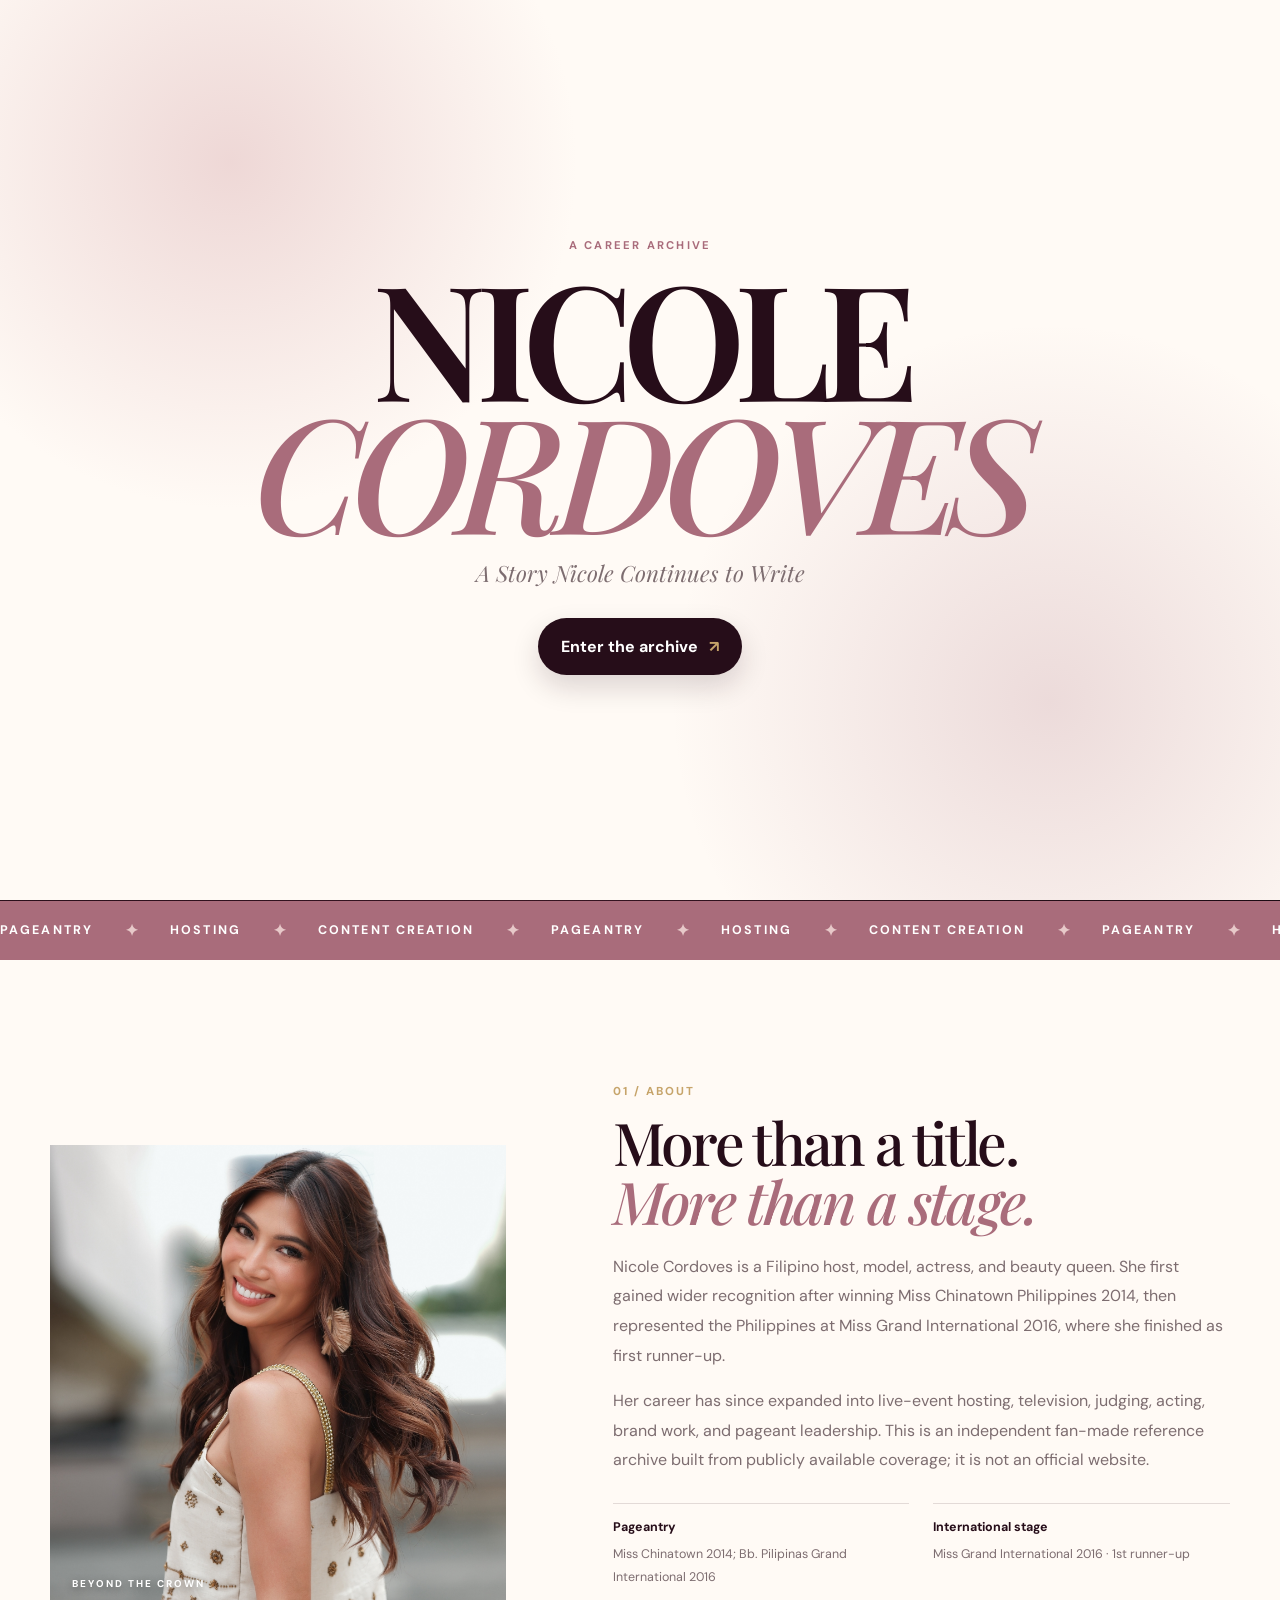
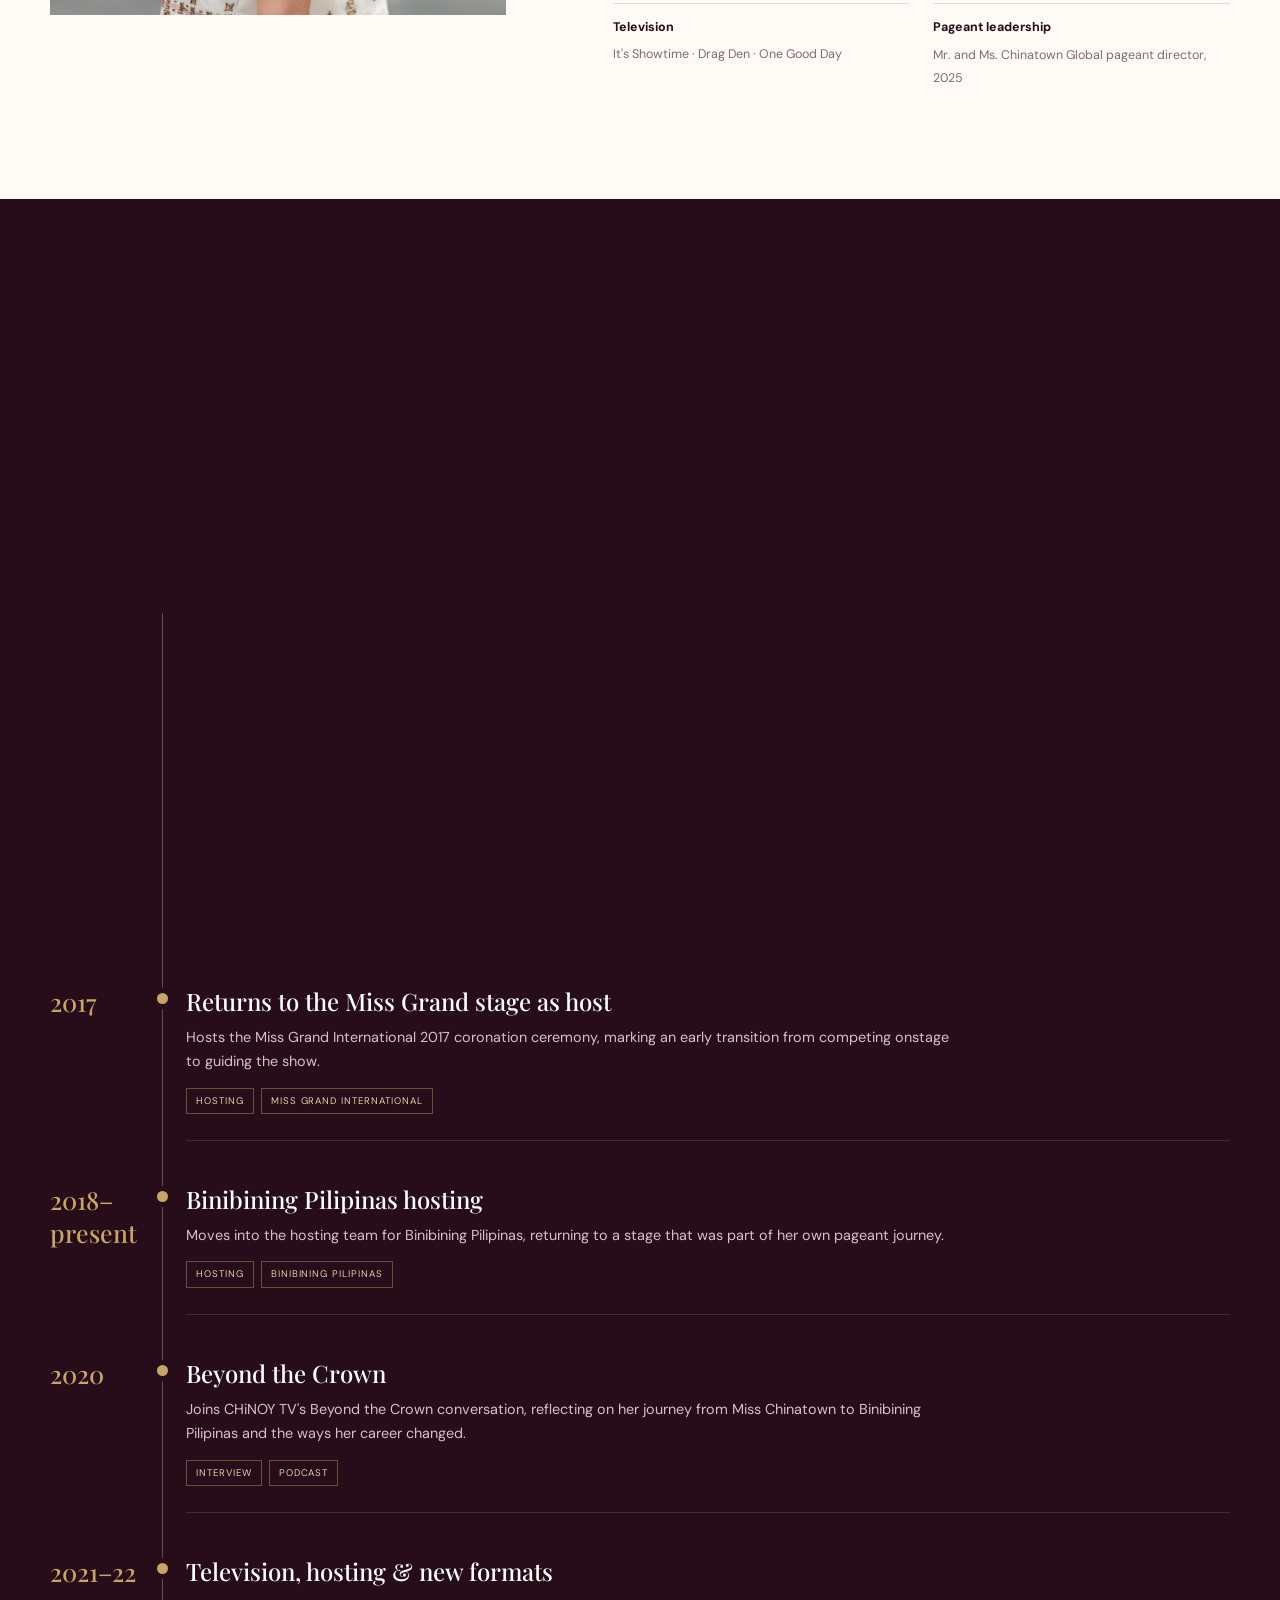
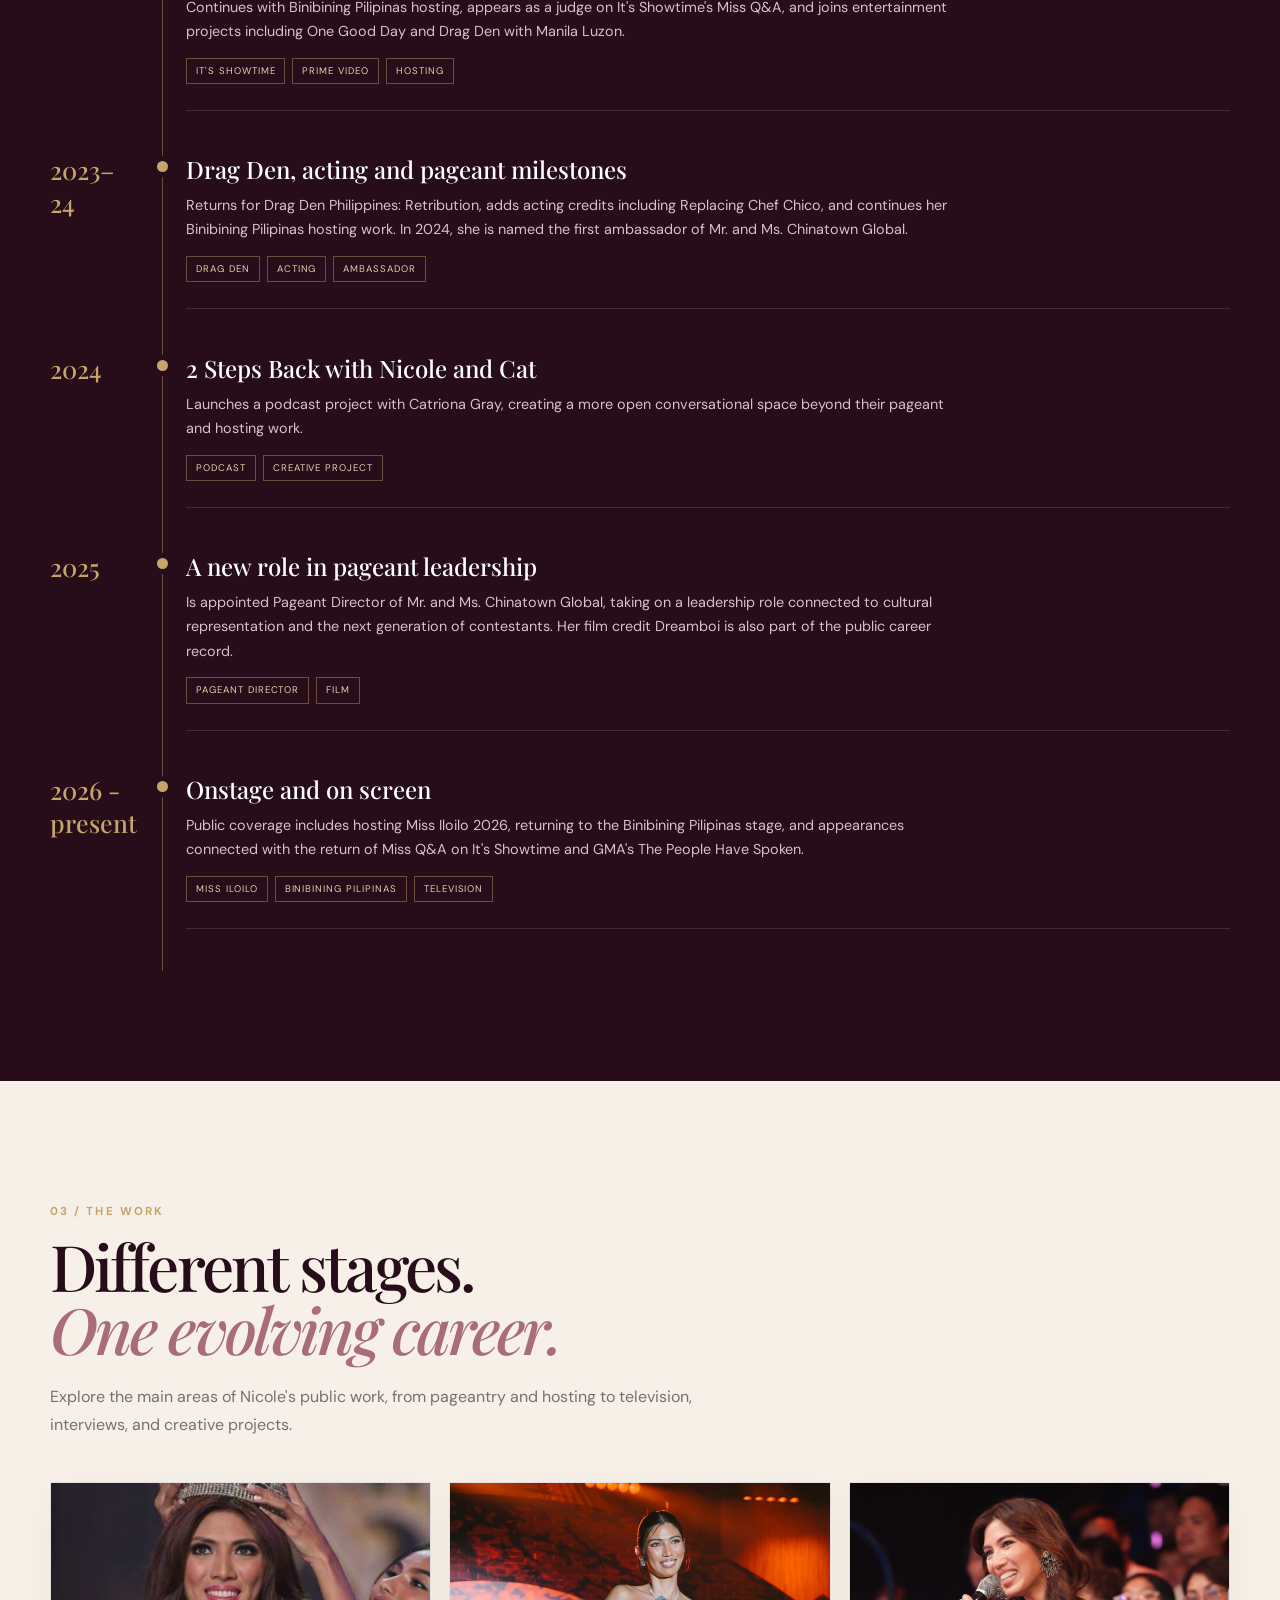
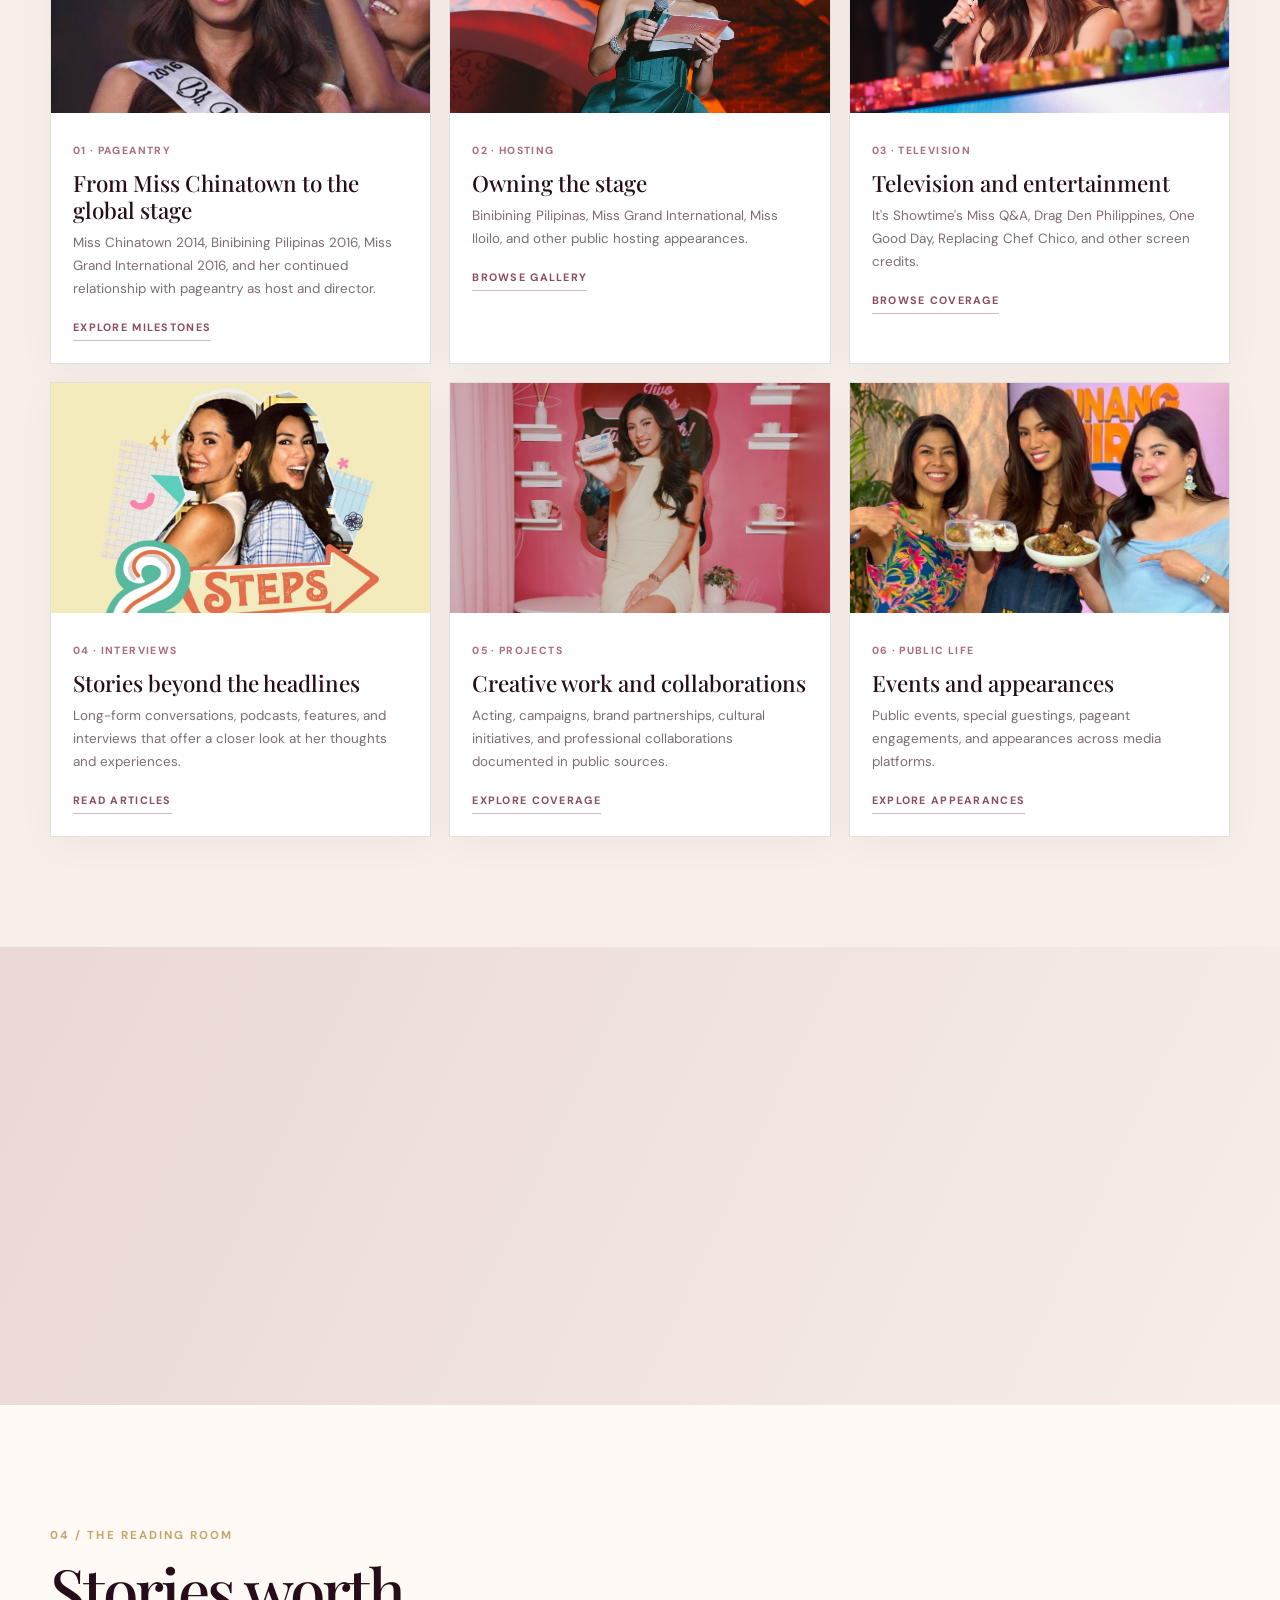
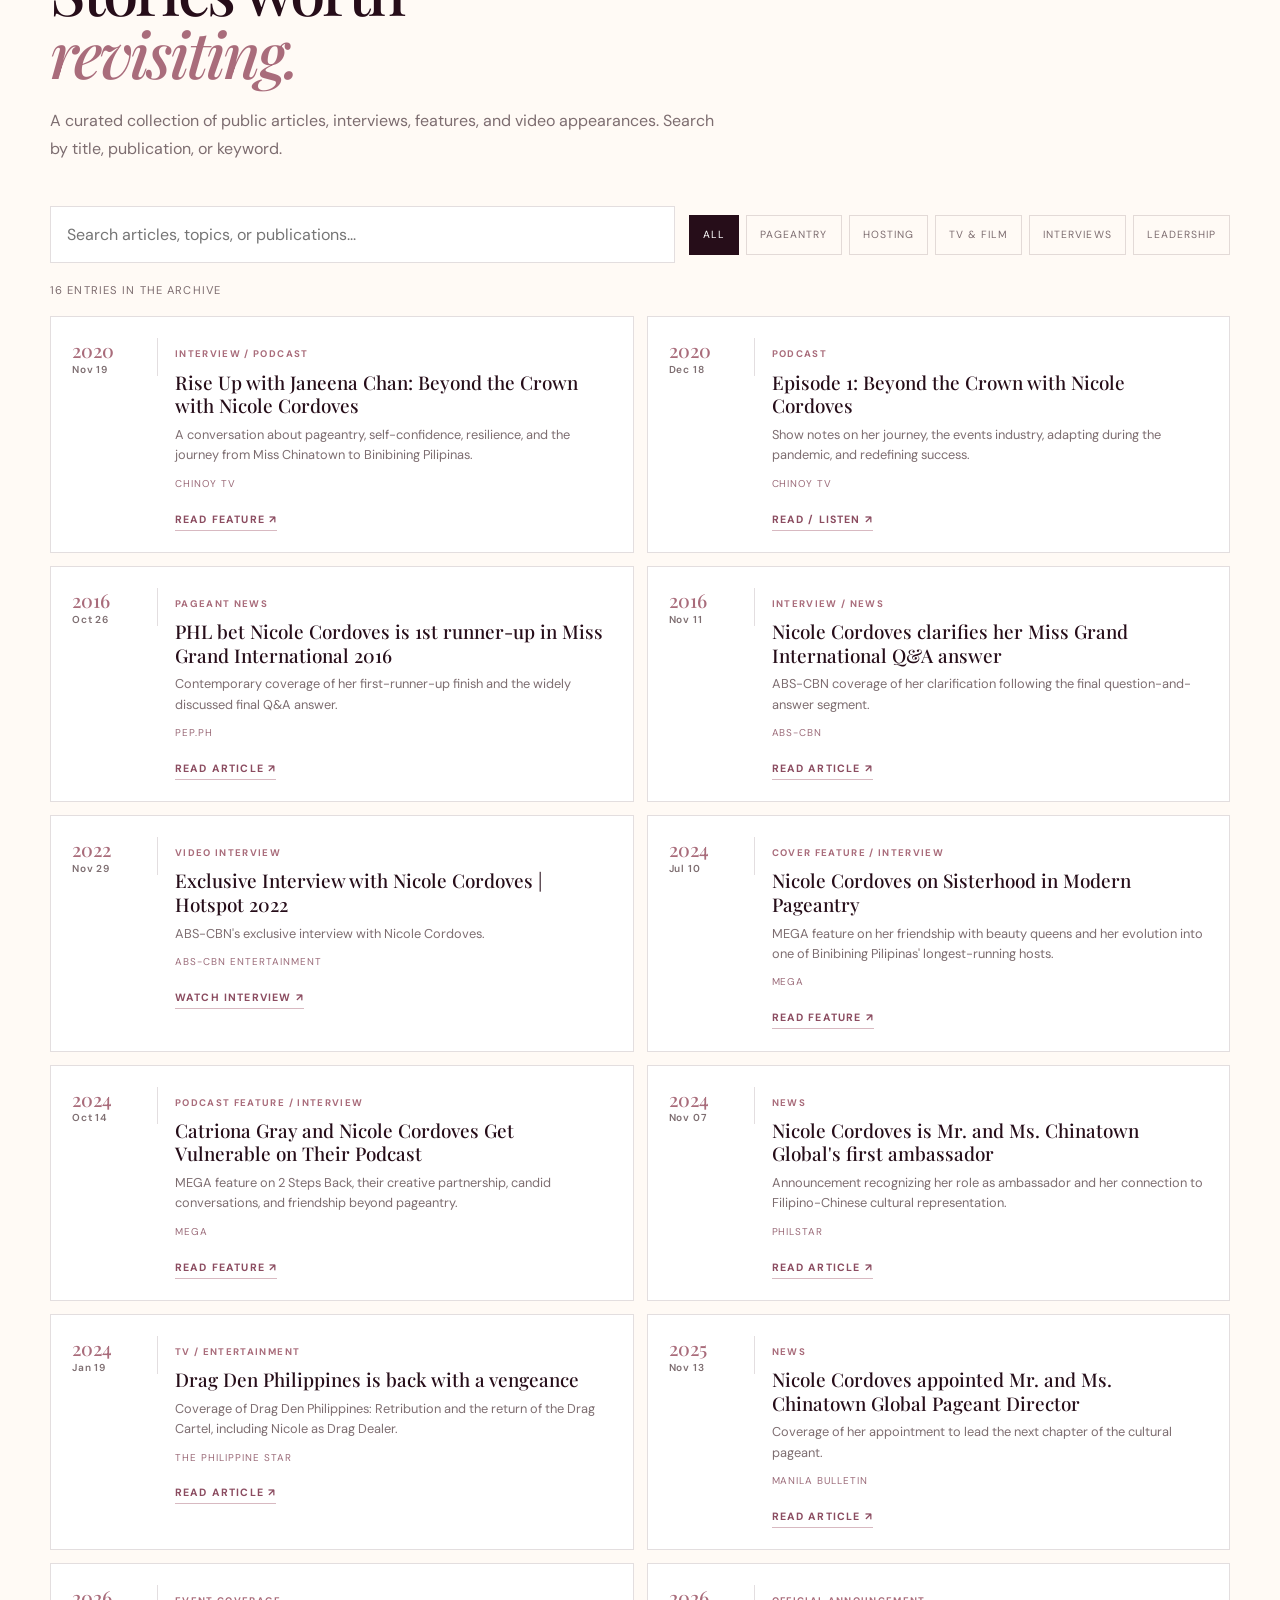
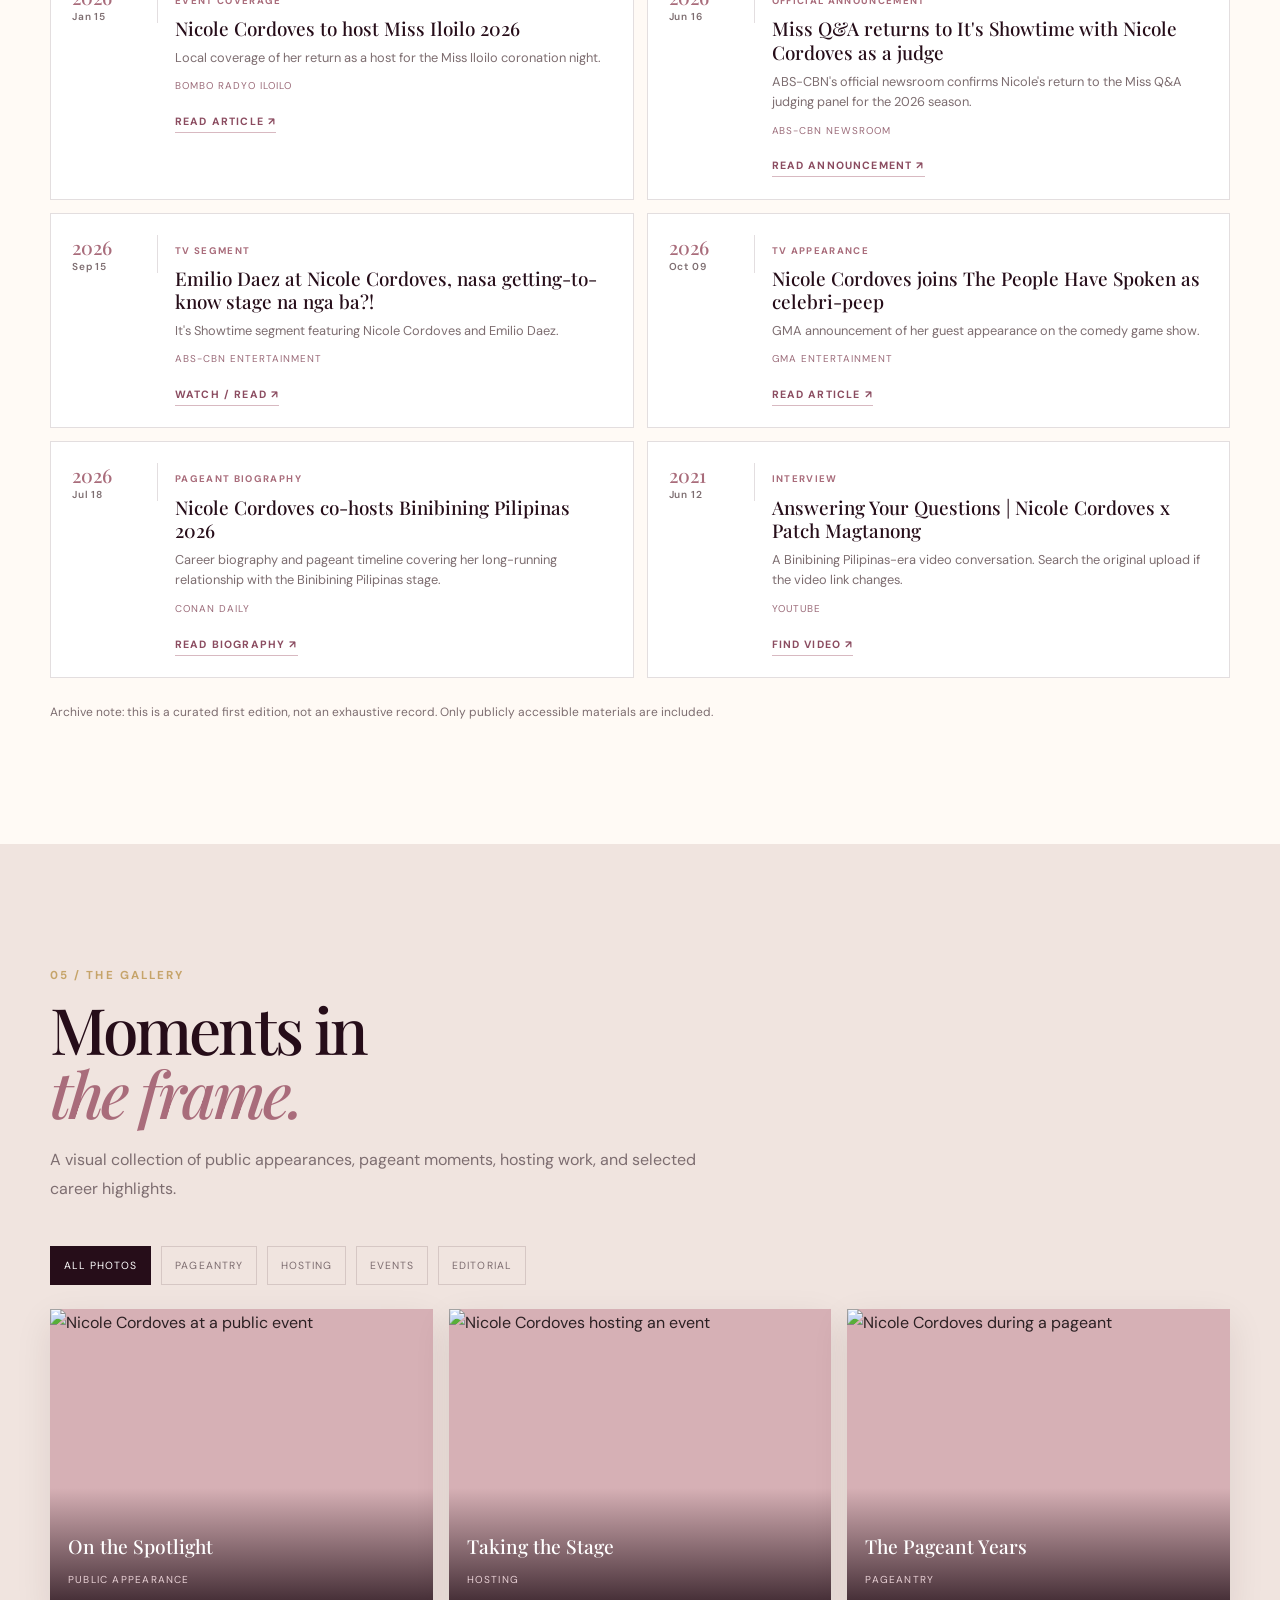
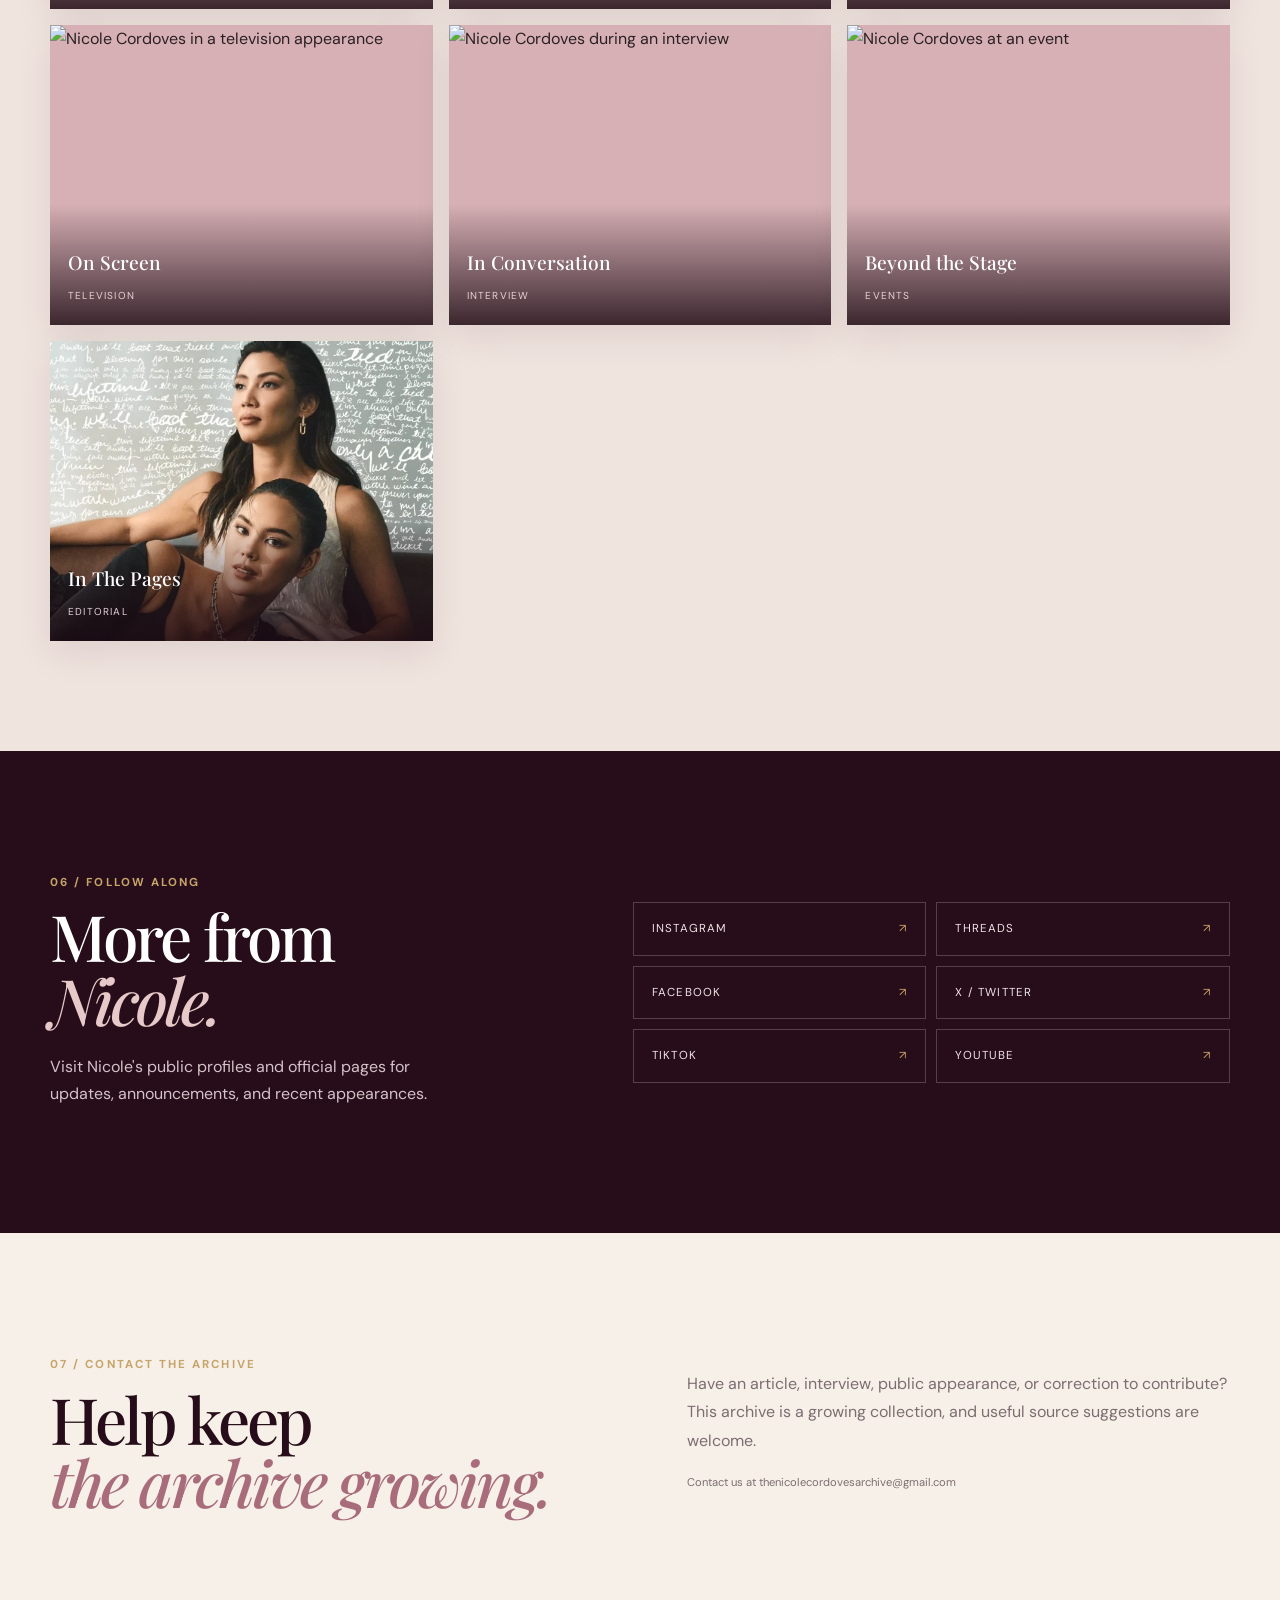
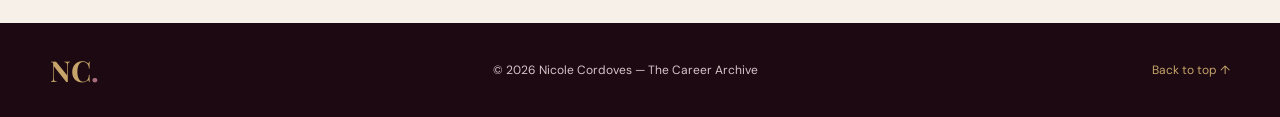
==== commit 09094032: "gmail" ====
--- a/index.html
+++ b/index.html
@@ -275,7 +275,7 @@
         </div>
         <div class="contact-copy">
           <p>Have an article, interview, public appearance, or correction to contribute? This archive is a growing collection, and useful source suggestions are welcome.</p>
-          <p class="contact-small">Contact us at testmail@mail.com</p>
+          <p class="contact-small">Contact us at thenicolecordovesarchive@gmail.com</p>
         </div>
       </div>
     </section>
--- a/css/about.css
+++ b/css/about.css
@@ -110,3 +110,59 @@
   visibility: visible !important;
   opacity: 1 !important;
 }
+
+/* ABOUT FACT TEXT - MATCH THE OTHER FACTS */
+
+.about-fact span {
+  display: block;
+  position: static;
+  width: 100%;
+  max-width: 100%;
+  height: auto;
+  margin-top: 5px;
+  padding: 0;
+  color: var(--muted);
+  font-family: var(--sans);
+  font-size: .78rem;
+  font-weight: 400;
+  line-height: 1.8;
+  white-space: normal;
+  overflow-wrap: break-word;
+  word-break: normal;
+}
+
+/* MOBILE FIX: PAGEANT LEADERSHIP TEXT */
+
+@media screen and (max-width: 620px) {
+
+  .about-layout,
+  .about-copy,
+  .about-facts,
+  .about-fact {
+    min-width: 0 !important;
+    width: 100%;
+    max-width: 100%;
+    overflow: visible !important;
+    box-sizing: border-box;
+  }
+
+  .about-facts {
+    display: grid;
+    grid-template-columns: minmax(0, 1fr) !important;
+  }
+
+  .about-fact span {
+    display: block !important;
+    width: 100% !important;
+    max-width: 100% !important;
+    height: auto !important;
+    white-space: normal !important;
+    overflow: visible !important;
+    overflow-wrap: anywhere !important;
+    word-break: normal !important;
+    text-overflow: clip !important;
+    line-height: 1.8 !important;
+    font-family: var(--sans) !important;
+    font-size: .78rem !important;
+  }
+}
--- a/css/timeline.css
+++ b/css/timeline.css
@@ -42,3 +42,35 @@
     transform: translateY(0) !important;
   }
 }
+
+/* TIMELINE REVEAL ANIMATION */
+
+.timeline-item.reveal {
+  opacity: 0;
+  transform: translateY(25px);
+  transition:
+    opacity .7s ease,
+    transform .7s ease !important;
+}
+
+.timeline-item.reveal.show {
+  opacity: 1 !important;
+  transform: translateY(0) !important;
+}
+
+/* MOBILE TIMELINE ANIMATION */
+
+@media screen and (max-width: 620px) {
+  .timeline-item.reveal {
+    opacity: 0;
+    transform: translateY(25px);
+    transition:
+      opacity .7s ease,
+      transform .7s ease !important;
+  }
+
+  .timeline-item.reveal.show {
+    opacity: 1 !important;
+    transform: translateY(0) !important;
+  }
+}
--- a/css/responsive.css
+++ b/css/responsive.css
@@ -251,11 +251,4 @@
   html {
     scroll-behavior: auto;
   }
-
-  *,
-  *::before,
-  *::after {
-    animation-duration: .01ms !important;
-    transition-duration: .01ms !important;
-  }
-}
+}
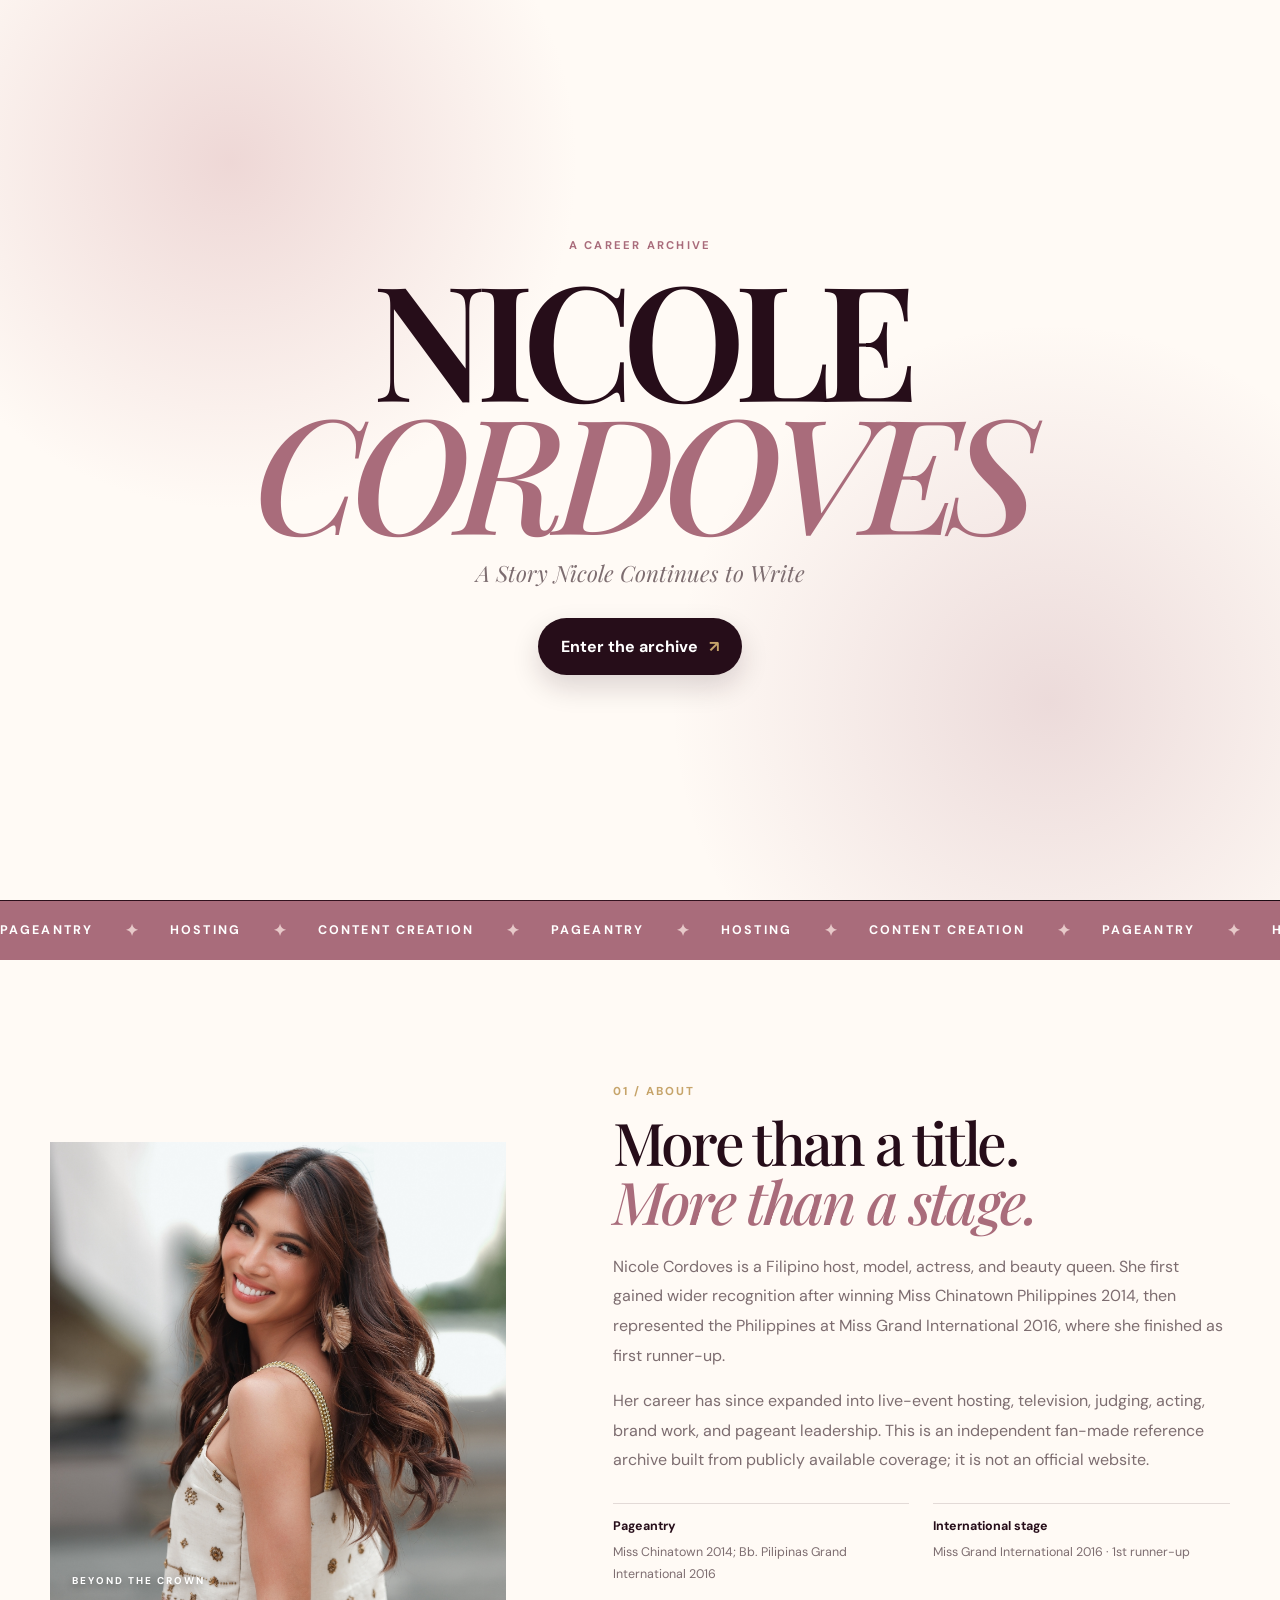
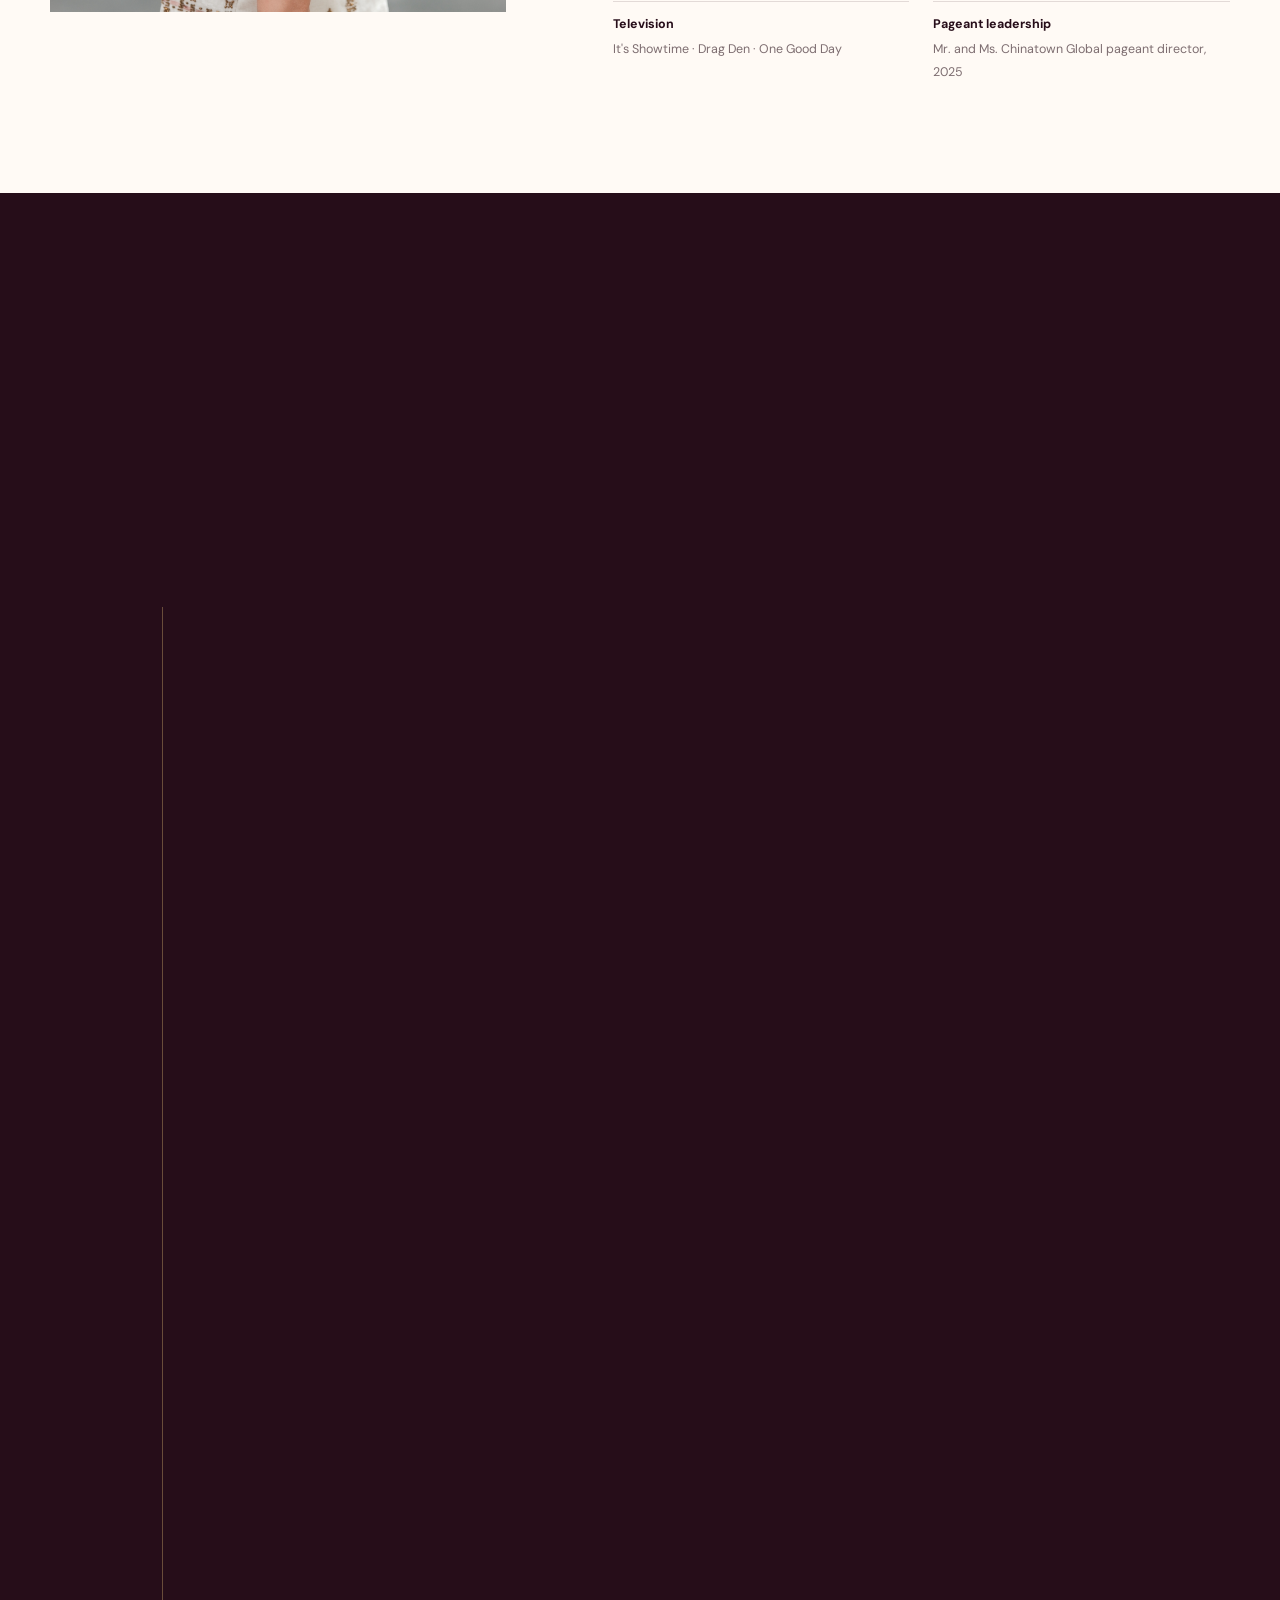
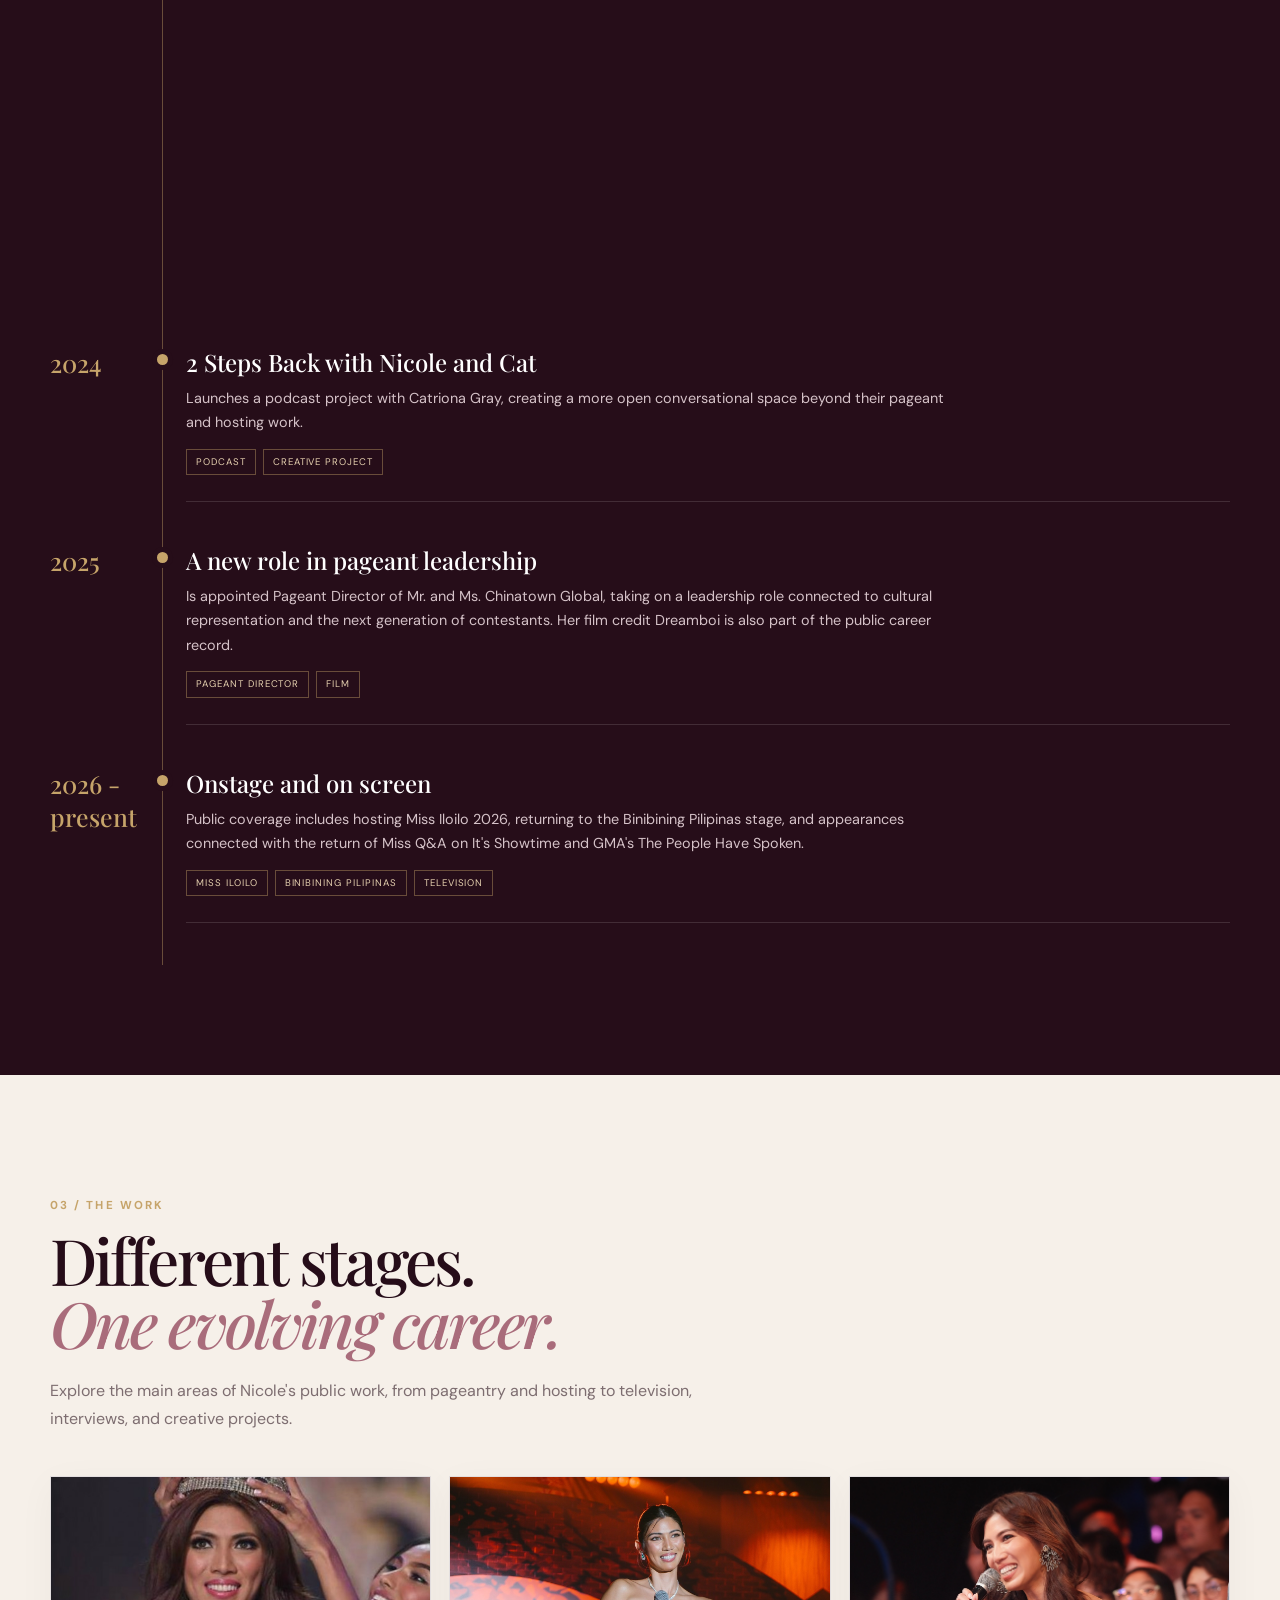
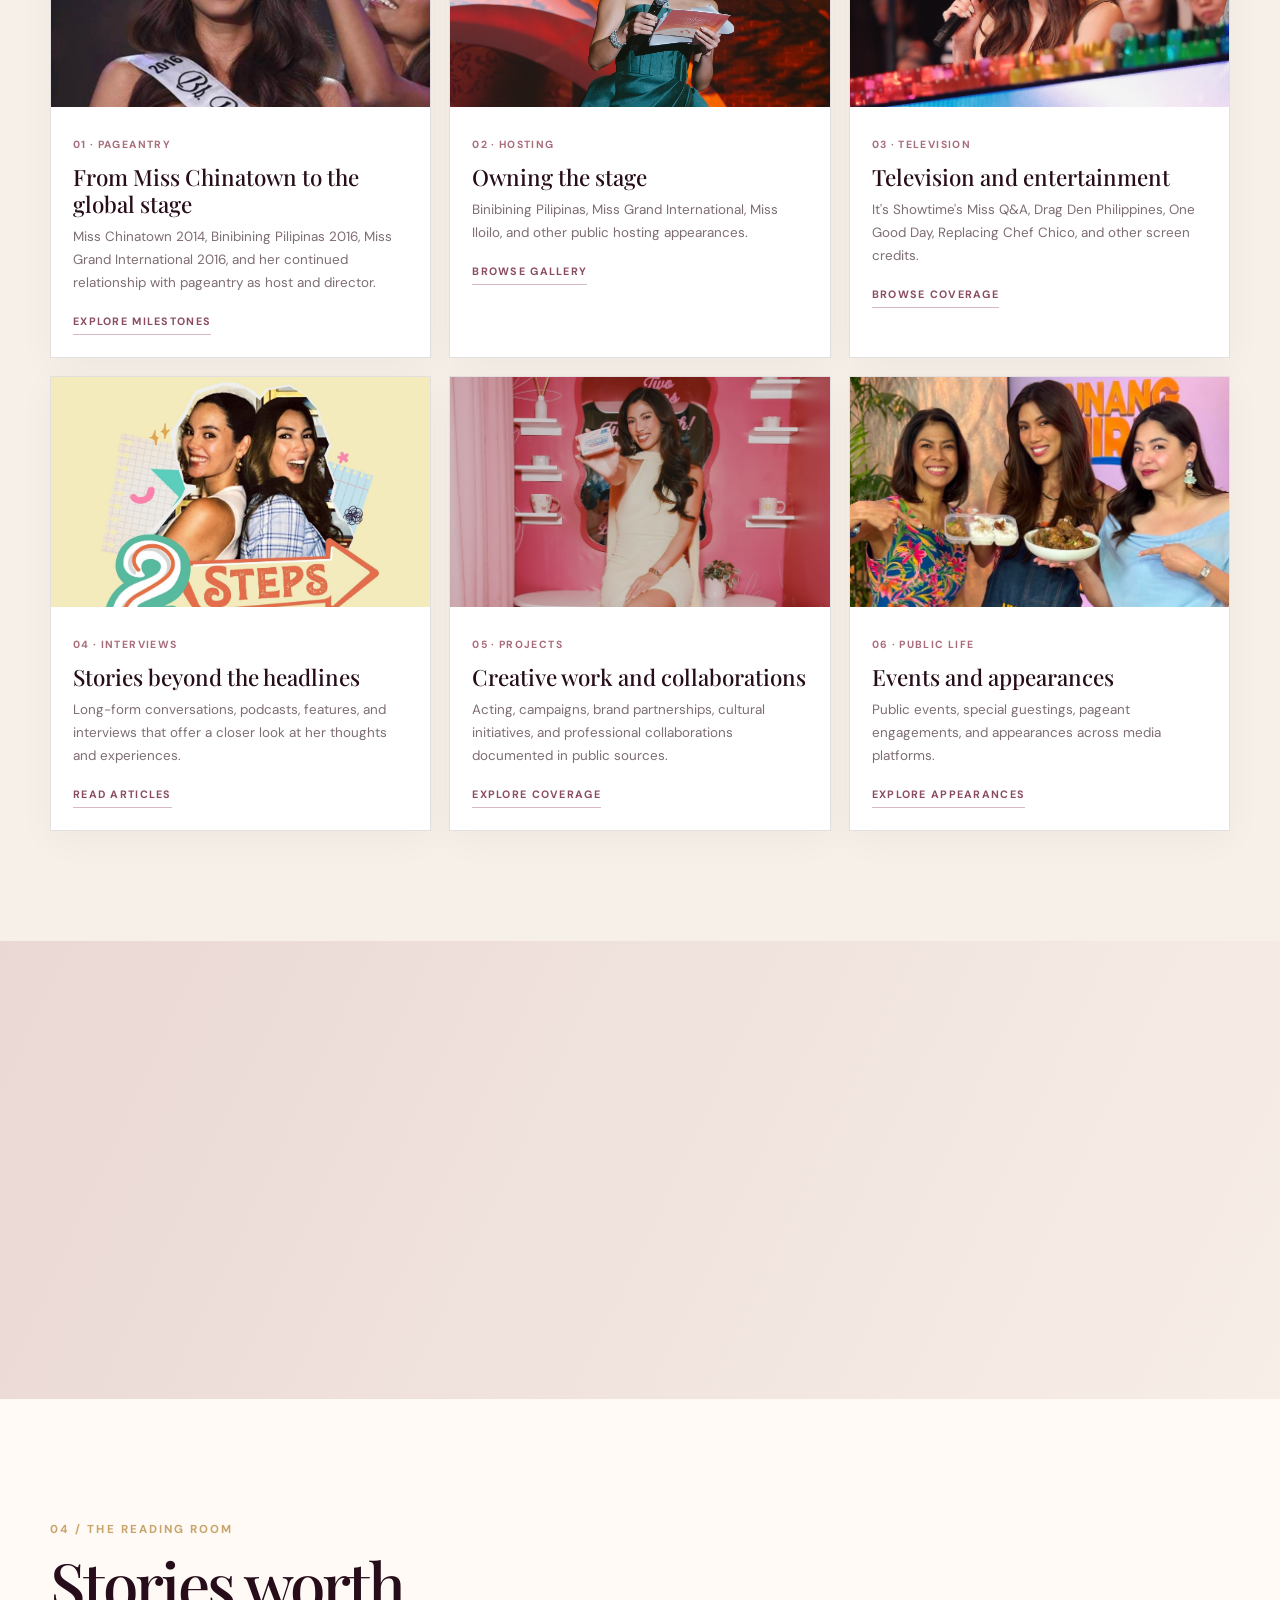
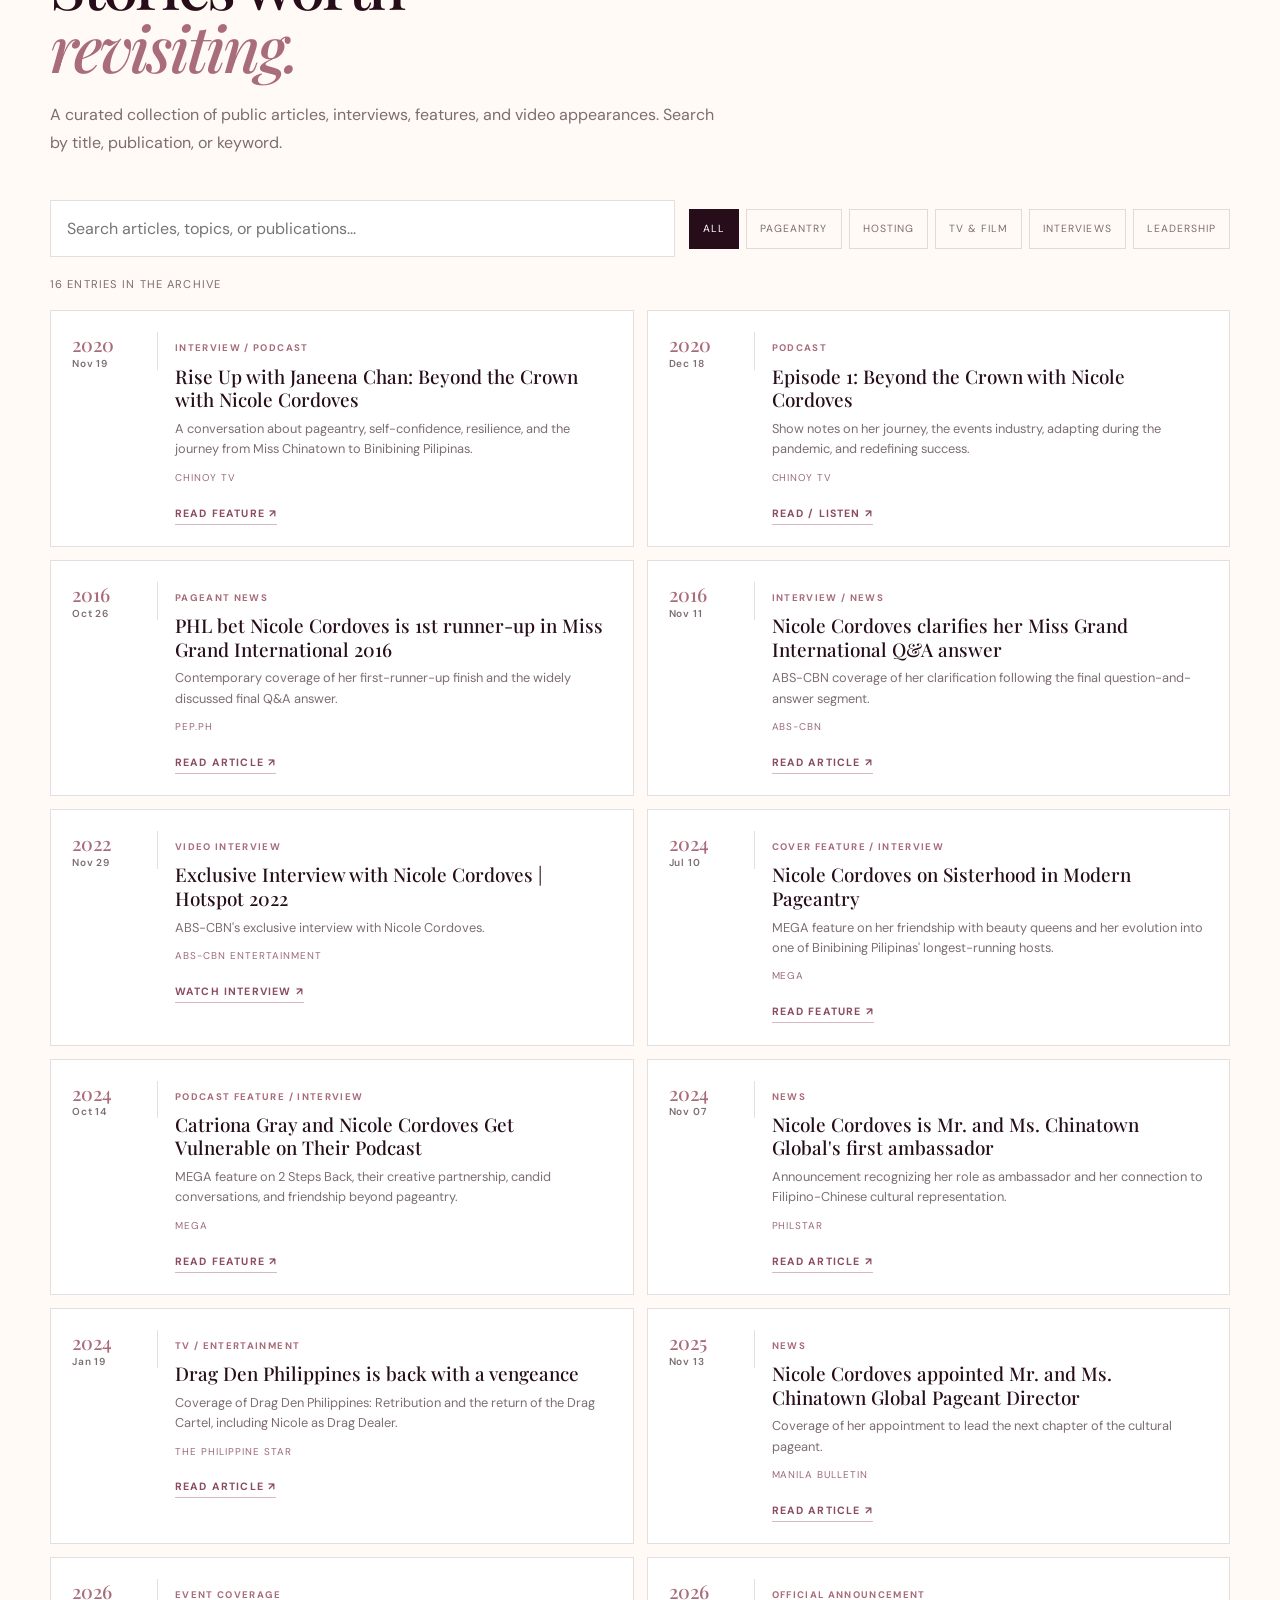
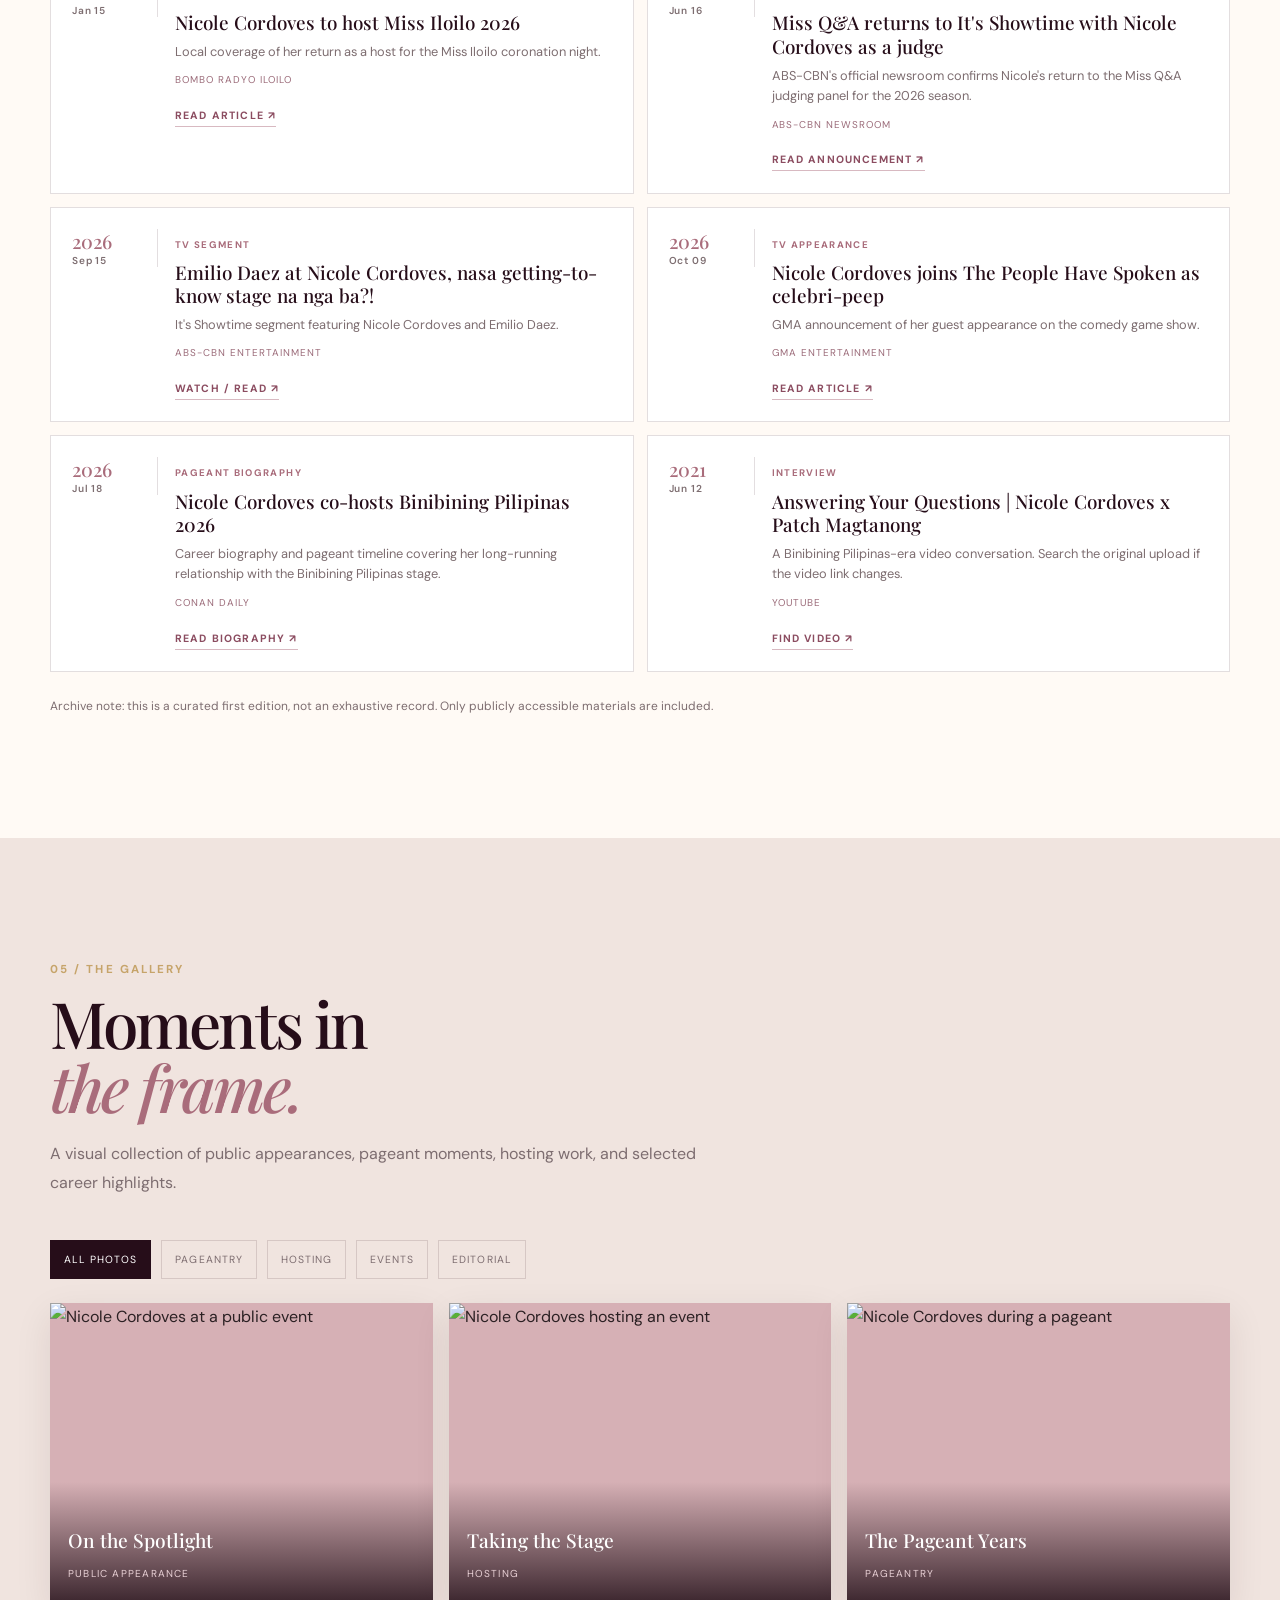
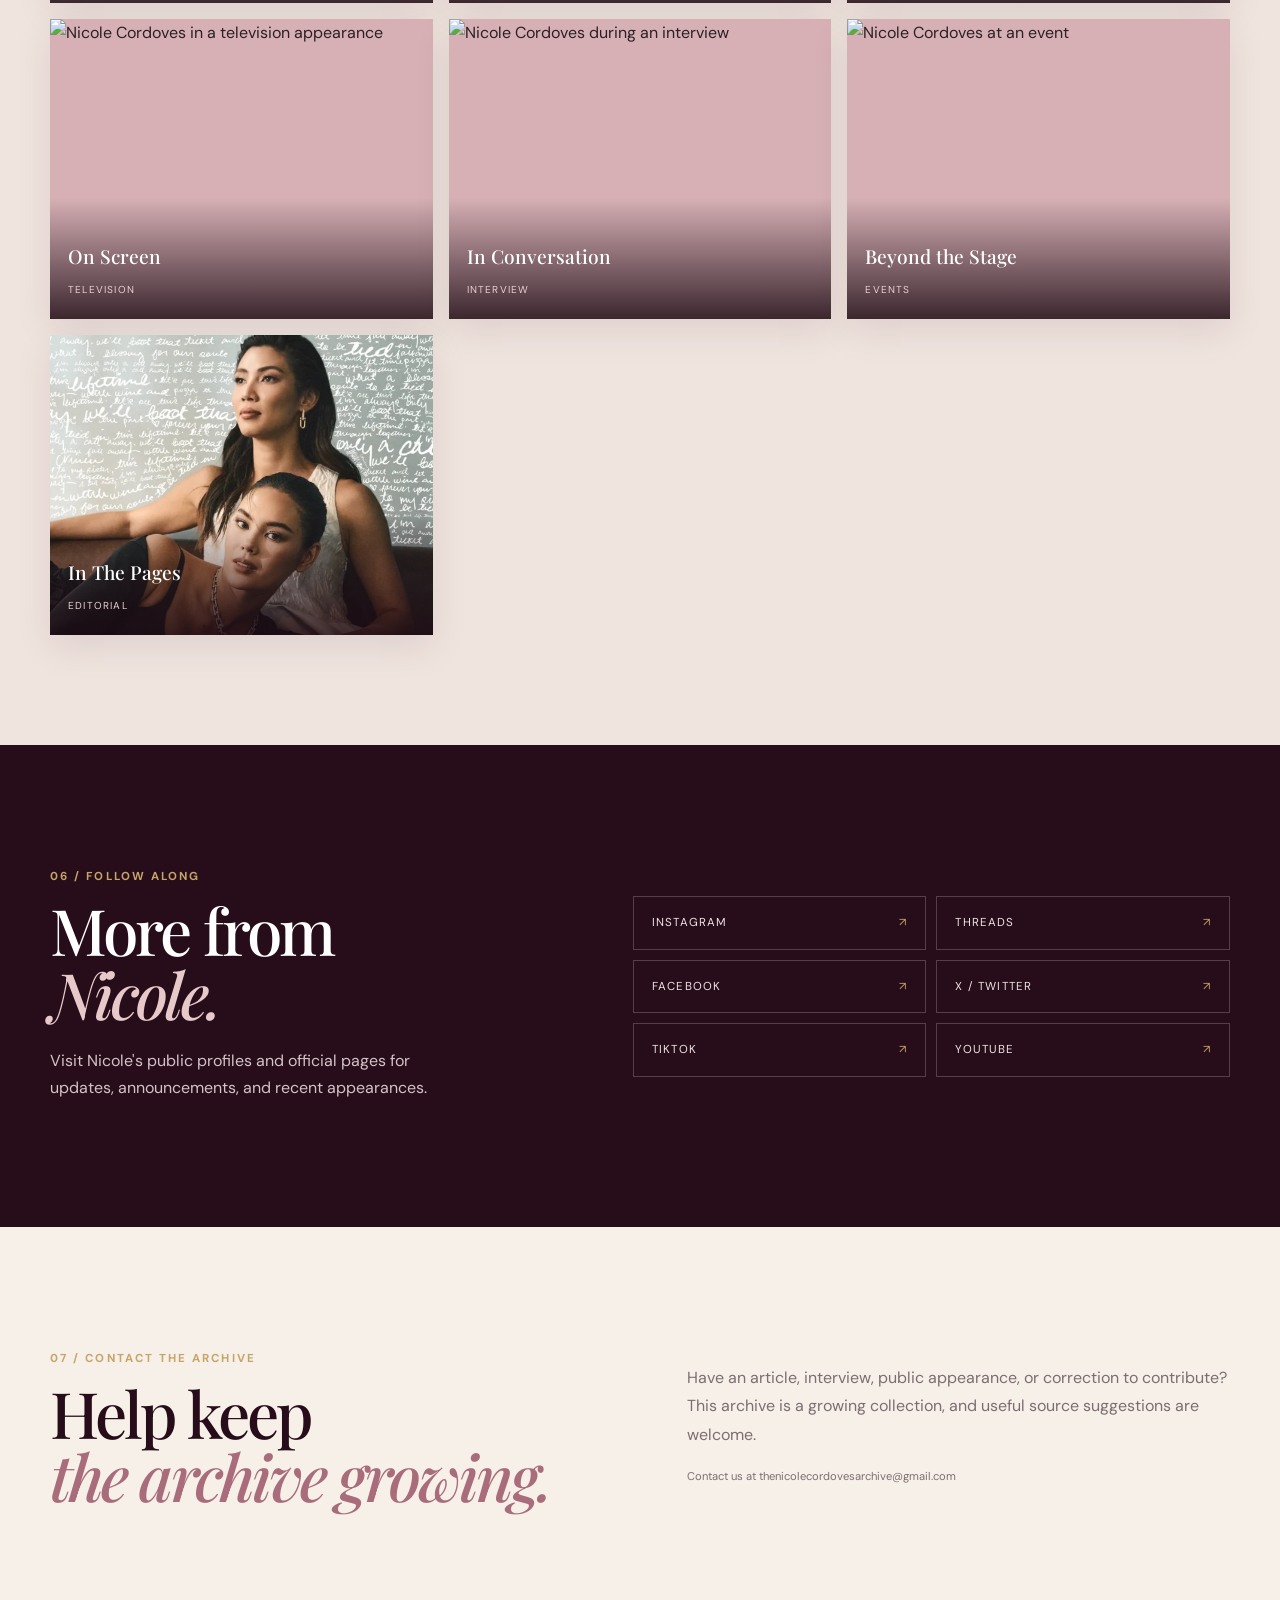
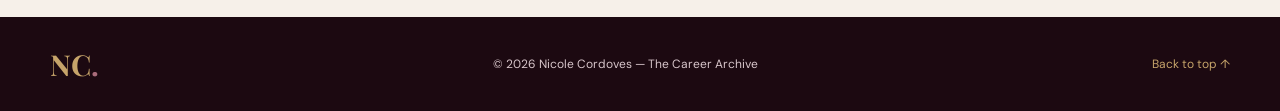
==== commit 6781da54: "mobile 3.1" ====
--- a/index.html
+++ b/index.html
@@ -155,9 +155,7 @@
             <div class="about-fact"><b>Television</b><span>It's Showtime · Drag Den · One Good Day</span></div>
             <div class="about-fact">
               <b>Pageant leadership</b>
-              <p class="about-fact-description">
-                Mr. and Ms. Chinatown Global pageant director, 2025
-              </p>
+              <span>Mr. and Ms. Chinatown Global pageant director, 2025</span>
             </div>
           </div>
         </div>
--- a/css/about.css
+++ b/css/about.css
@@ -1,3 +1,7 @@
+
+/* ========================================
+   ABOUT SECTION
+======================================== */
 
 .about-section {
   background: var(--paper);
@@ -8,50 +12,57 @@
   grid-template-columns: .85fr 1.15fr;
   gap: 9%;
   align-items: center;
+  min-width: 0;
 }
 
+/* ABOUT PHOTO */
+
 .about-art {
-  min-height: 470px;
   position: relative;
   display: grid;
   place-items: center;
+  min-height: 470px;
   overflow: hidden;
   background: #ead8d4;
 }
 
-/* REMOVE DECORATIVE ORBITS */
+/* Remove decorative orbits */
 .about-art::before,
 .about-art::after {
   content: none !important;
   display: none !important;
 }
 
-/* ABOUT PHOTO */
 .about-photo {
   position: absolute;
   inset: 0;
+  display: block;
   width: 100%;
   height: 100%;
   object-fit: cover;
   object-position: center 25%;
-  display: block;
 }
 
-/* PHOTO CAPTION */
 .about-art-caption {
   position: absolute;
+  z-index: 2;
   bottom: 22px;
   left: 22px;
-  z-index: 2;
   color: white;
   font-size: .62rem;
   font-weight: 700;
   letter-spacing: .2em;
-  text-shadow: 0 2px 8px rgba(0,0,0,.45);
+  text-shadow: 0 2px 8px rgba(0, 0, 0, .45);
+}
+
+/* ABOUT TEXT */
+
+.about-copy {
+  min-width: 0;
 }
 
 .about-copy h2 {
-  font-size: clamp(2.5rem,4.6vw,4.4rem);
+  font-size: clamp(2.5rem, 4.6vw, 4.4rem);
 }
 
 .about-copy > p:not(.section-label) {
@@ -59,59 +70,32 @@
   line-height: 1.85;
 }
 
+/* ABOUT FACTS */
+
 .about-facts {
   display: grid;
-  grid-template-columns: 1fr 1fr;
+  grid-template-columns: repeat(2, minmax(0, 1fr));
   gap: 15px 24px;
+  width: 100%;
+  min-width: 0;
   margin-top: 28px;
-}
-
-.about-fact {
-  padding-top: 13px;
-  border-top: 1px solid var(--line);
-}
-
-.about-fact b {
-  display: block;
-  color: var(--wine);
-  font-size: .78rem;
-}
-
-.about-fact span {
-  color: var(--muted);
-  font-size: .78rem;
-}
-
-/* ABOUT FACT DESCRIPTIONS */
-
-.about-facts {
-  min-width: 0;
 }
 
 .about-fact {
   min-width: 0;
   width: 100%;
+  padding-top: 13px;
+  border-top: 1px solid var(--line);
+  box-sizing: border-box;
 }
 
-.about-fact-description {
-  display: block !important;
-  position: static !important;
-  width: 100%;
-  max-width: 100%;
-  height: auto !important;
-  margin: 6px 0 0;
-  padding: 0;
-  color: var(--muted);
+.about-fact b {
+  display: block;
+  margin-bottom: 5px;
+  color: var(--wine);
   font-size: .78rem;
-  line-height: 1.8;
-  white-space: normal !important;
-  overflow: visible !important;
-  overflow-wrap: anywhere;
-  visibility: visible !important;
-  opacity: 1 !important;
+  line-height: 1.5;
 }
-
-/* ABOUT FACT TEXT - MATCH THE OTHER FACTS */
 
 .about-fact span {
   display: block;
@@ -119,7 +103,7 @@
   width: 100%;
   max-width: 100%;
   height: auto;
-  margin-top: 5px;
+  margin: 0;
   padding: 0;
   color: var(--muted);
   font-family: var(--sans);
@@ -127,42 +111,65 @@
   font-weight: 400;
   line-height: 1.8;
   white-space: normal;
-  overflow-wrap: break-word;
+  overflow: visible;
+  overflow-wrap: anywhere;
   word-break: normal;
+  box-sizing: border-box;
 }
 
-/* MOBILE FIX: PAGEANT LEADERSHIP TEXT */
+/* ========================================
+   MOBILE RESPONSIVE
+======================================== */
 
 @media screen and (max-width: 620px) {
 
-  .about-layout,
-  .about-copy,
-  .about-facts,
-  .about-fact {
-    min-width: 0 !important;
+  .about-layout {
+    grid-template-columns: minmax(0, 1fr);
+    gap: 30px;
     width: 100%;
-    max-width: 100%;
-    overflow: visible !important;
-    box-sizing: border-box;
+    min-width: 0;
+  }
+
+  .about-art {
+    min-height: 330px;
+    width: 100%;
+  }
+
+  .about-copy {
+    width: 100%;
+    min-width: 0;
   }
 
   .about-facts {
-    display: grid;
-    grid-template-columns: minmax(0, 1fr) !important;
+    grid-template-columns: minmax(0, 1fr);
+    gap: 18px;
+    width: 100%;
+    min-width: 0;
+  }
+
+  .about-fact {
+    display: block;
+    width: 100%;
+    min-width: 0;
+    padding-top: 14px;
+    overflow: visible;
+  }
+
+  .about-fact b {
+    display: block;
+    margin-bottom: 6px;
   }
 
   .about-fact span {
-    display: block !important;
-    width: 100% !important;
-    max-width: 100% !important;
-    height: auto !important;
-    white-space: normal !important;
-    overflow: visible !important;
-    overflow-wrap: anywhere !important;
-    word-break: normal !important;
-    text-overflow: clip !important;
-    line-height: 1.8 !important;
-    font-family: var(--sans) !important;
-    font-size: .78rem !important;
+    display: block;
+    width: 100%;
+    max-width: 100%;
+    height: auto;
+    font-family: var(--sans);
+    font-size: .78rem;
+    line-height: 1.8;
+    white-space: normal;
+    overflow: visible;
+    overflow-wrap: anywhere;
   }
 }
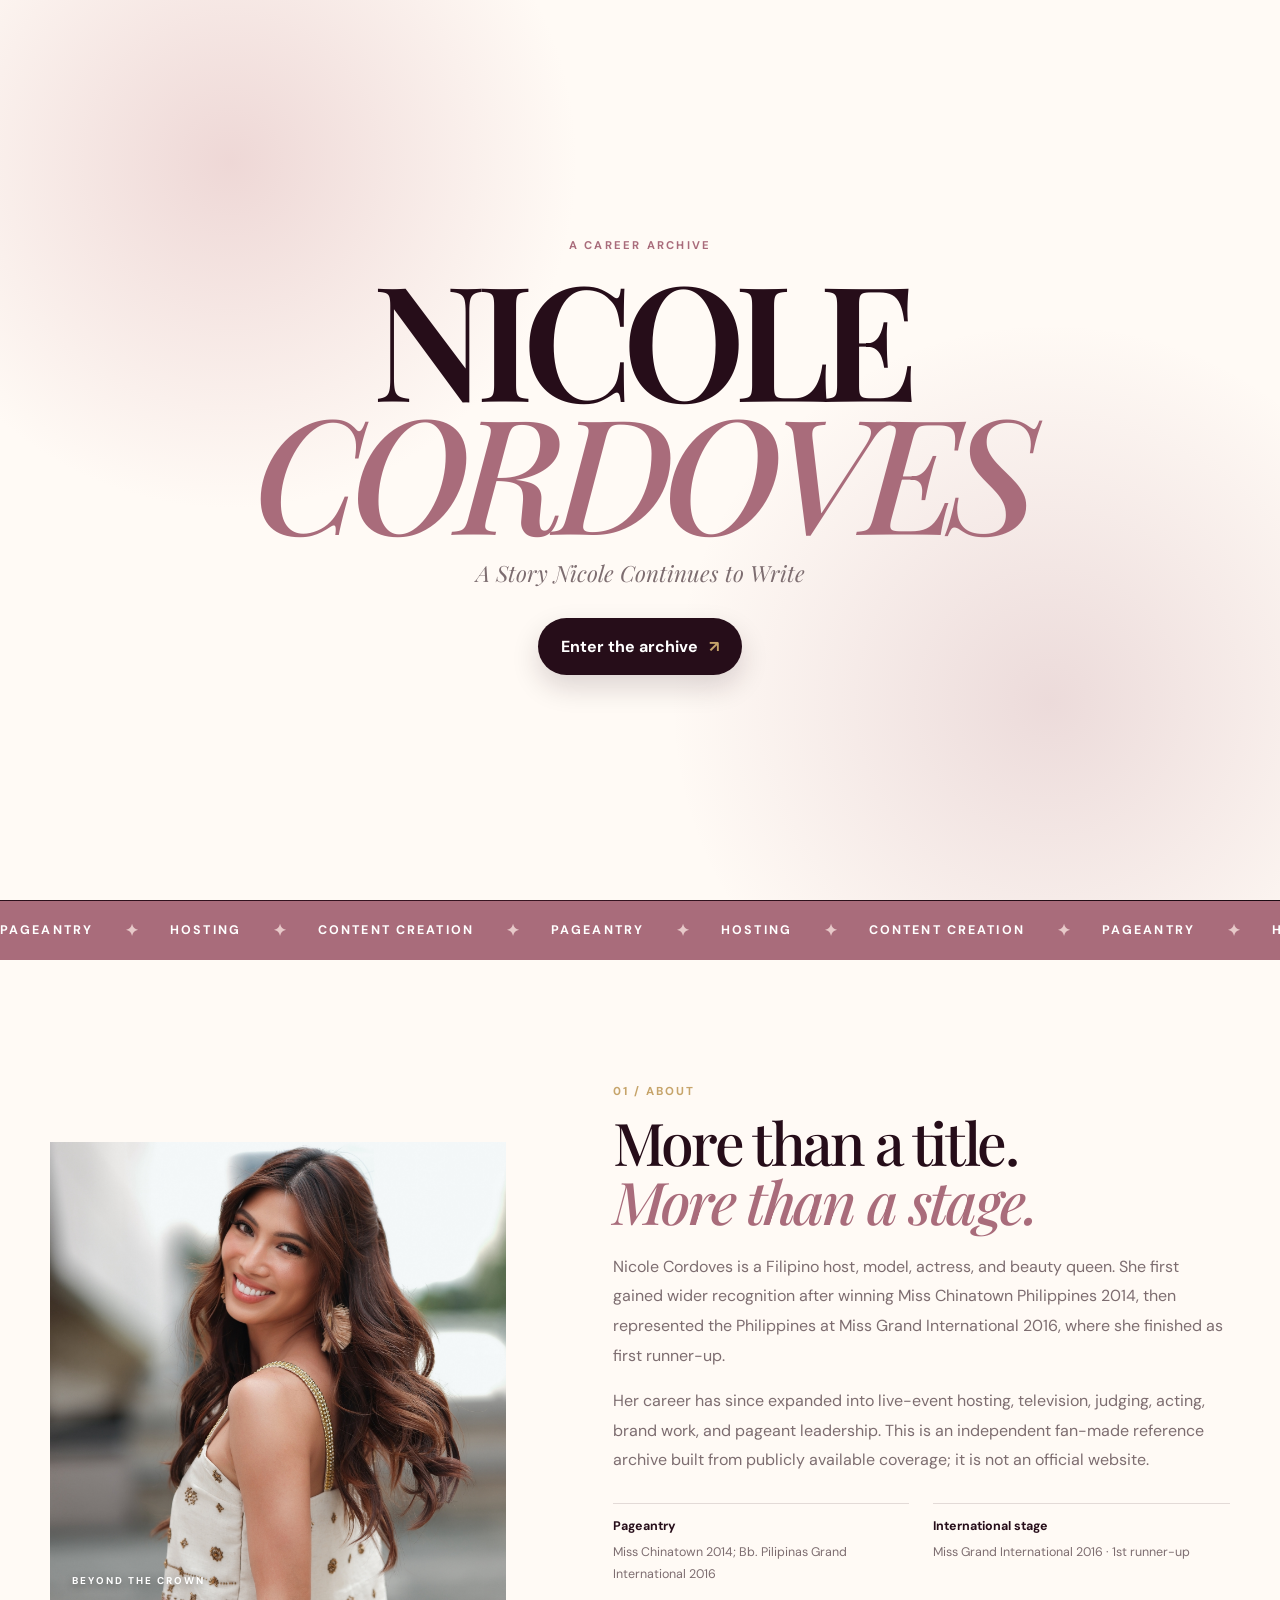
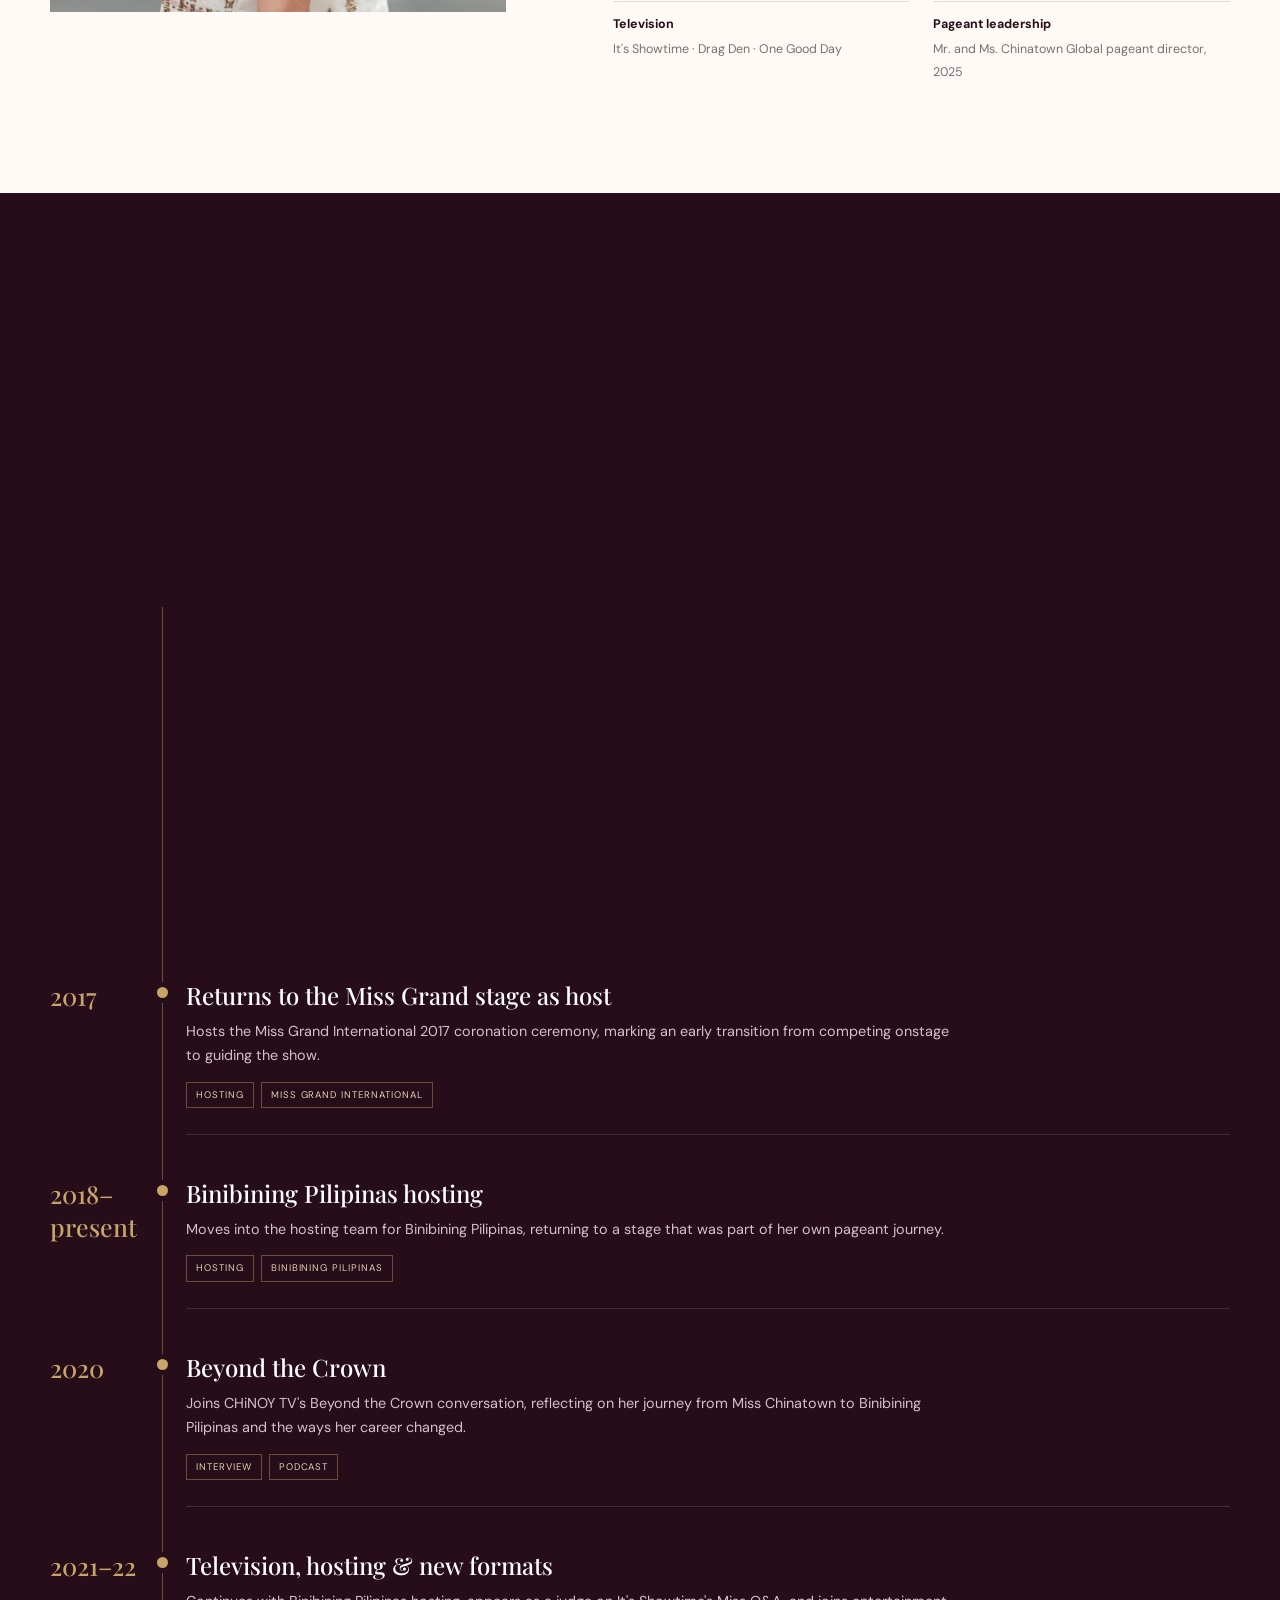
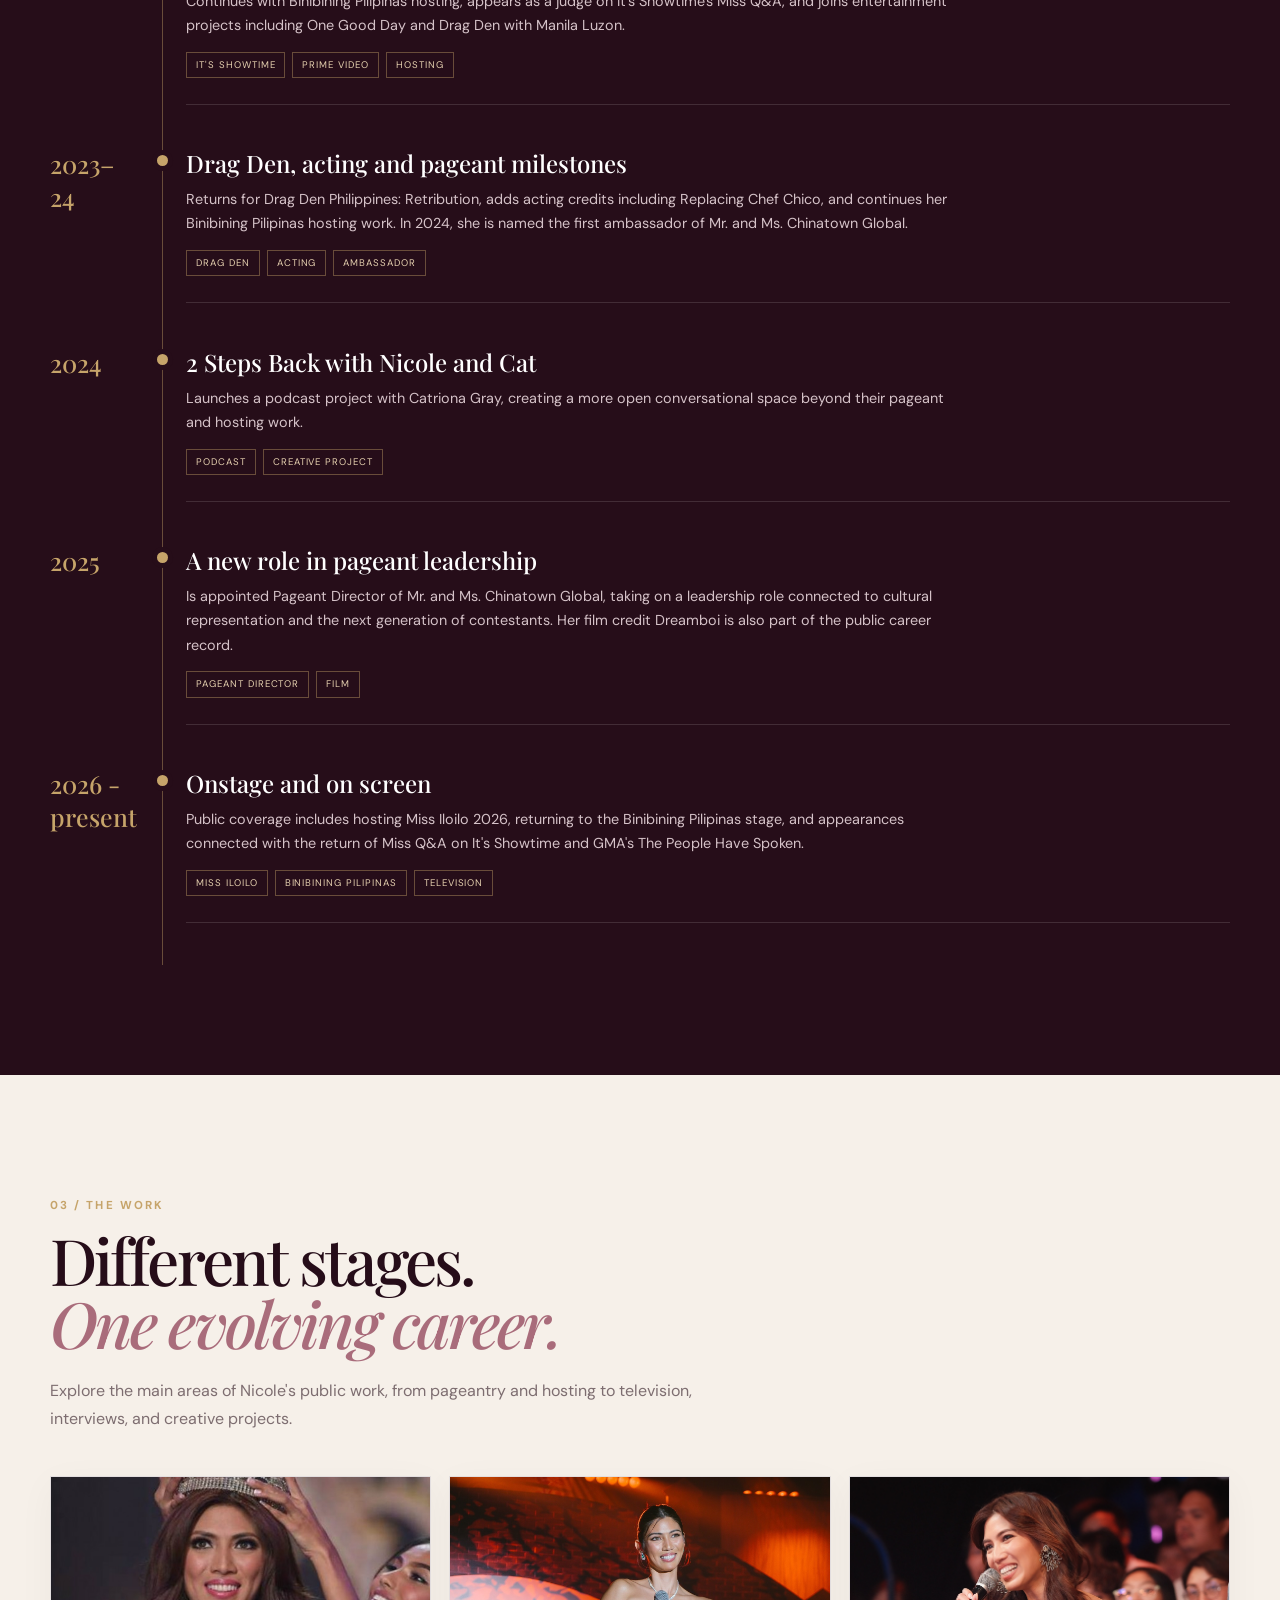
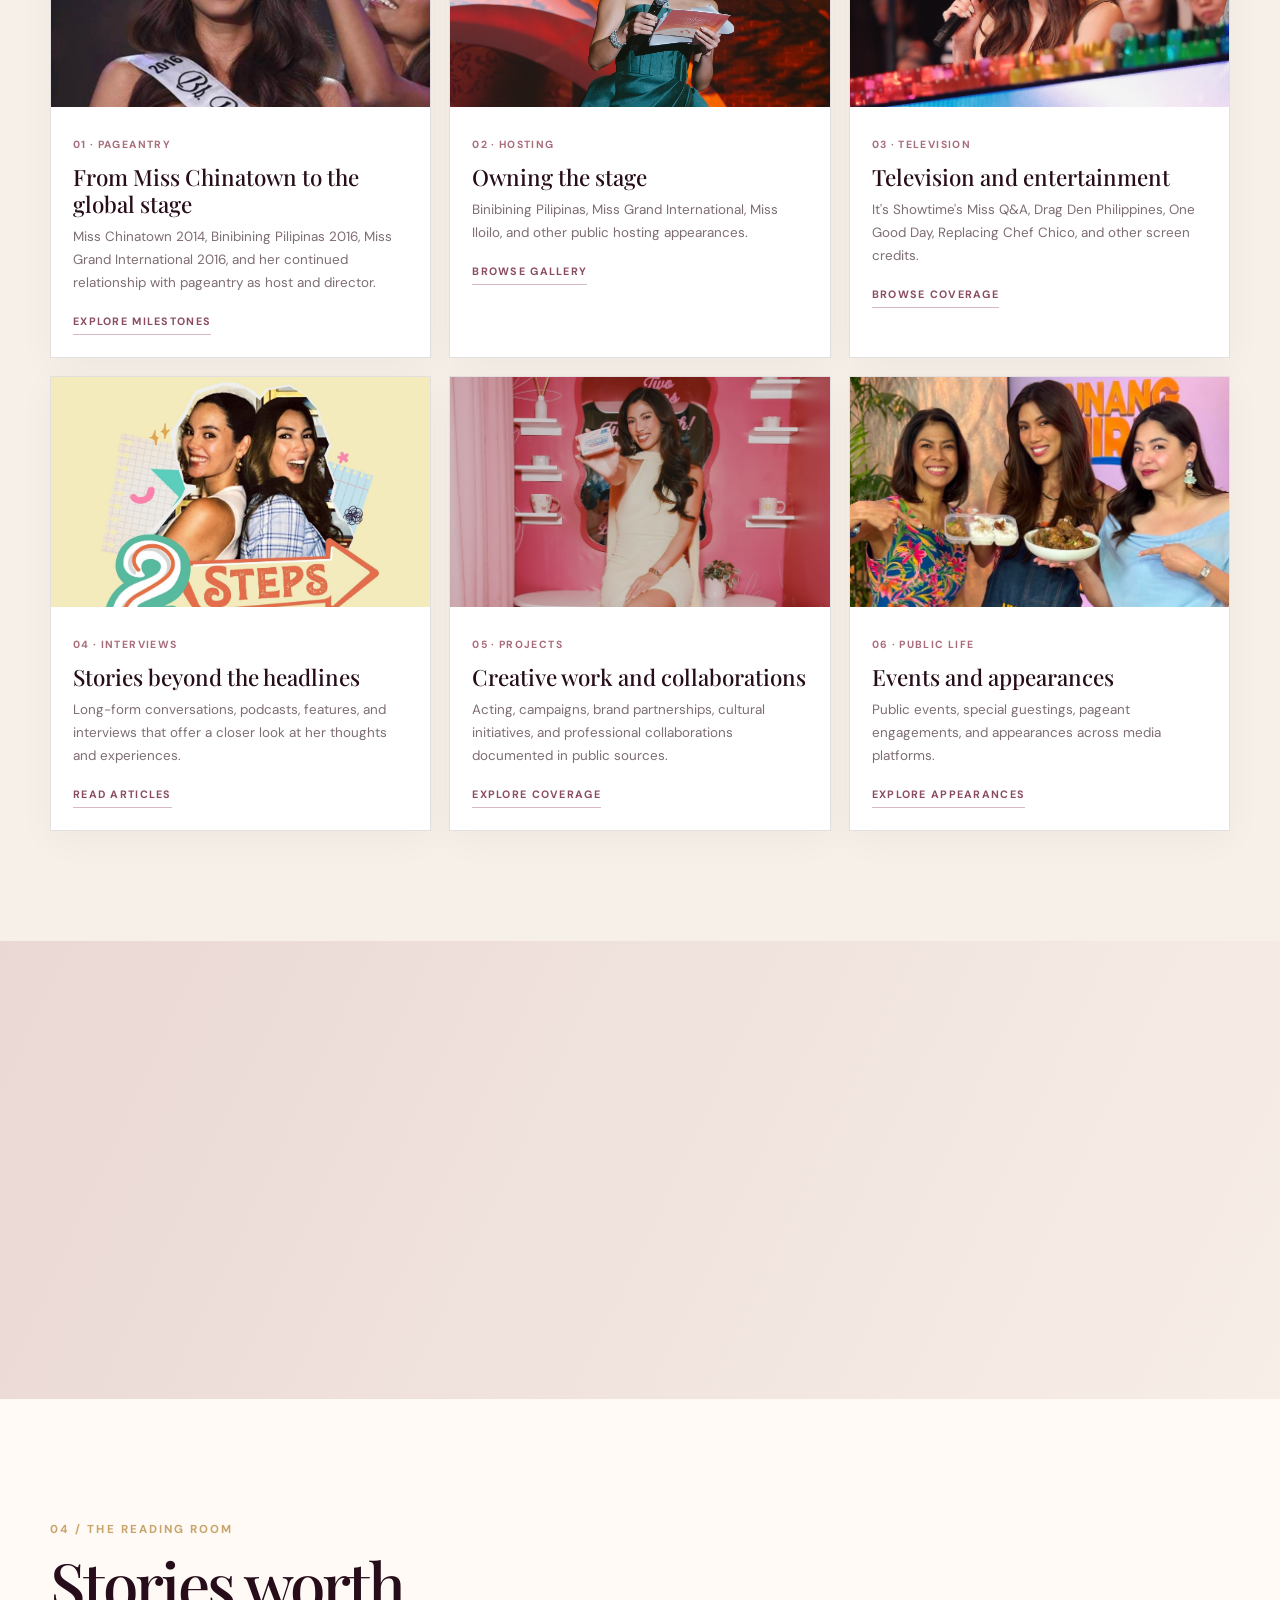
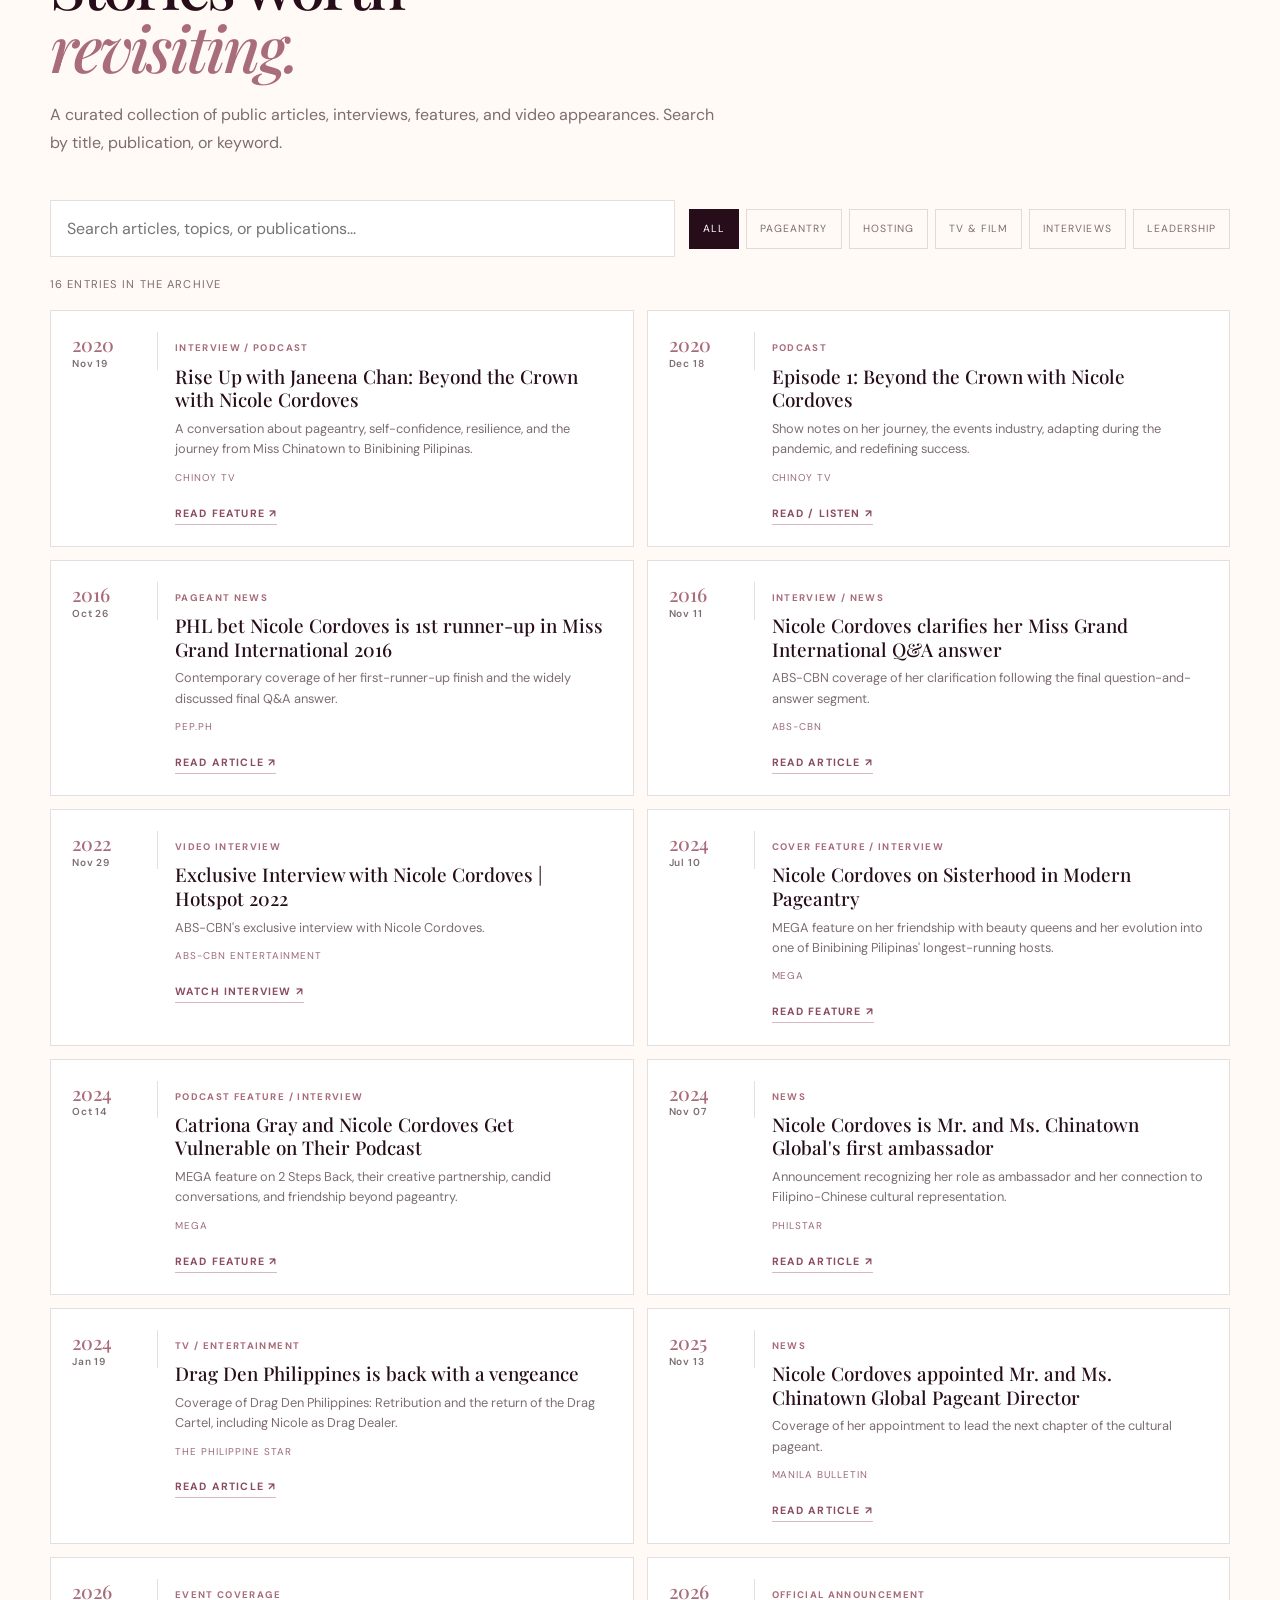
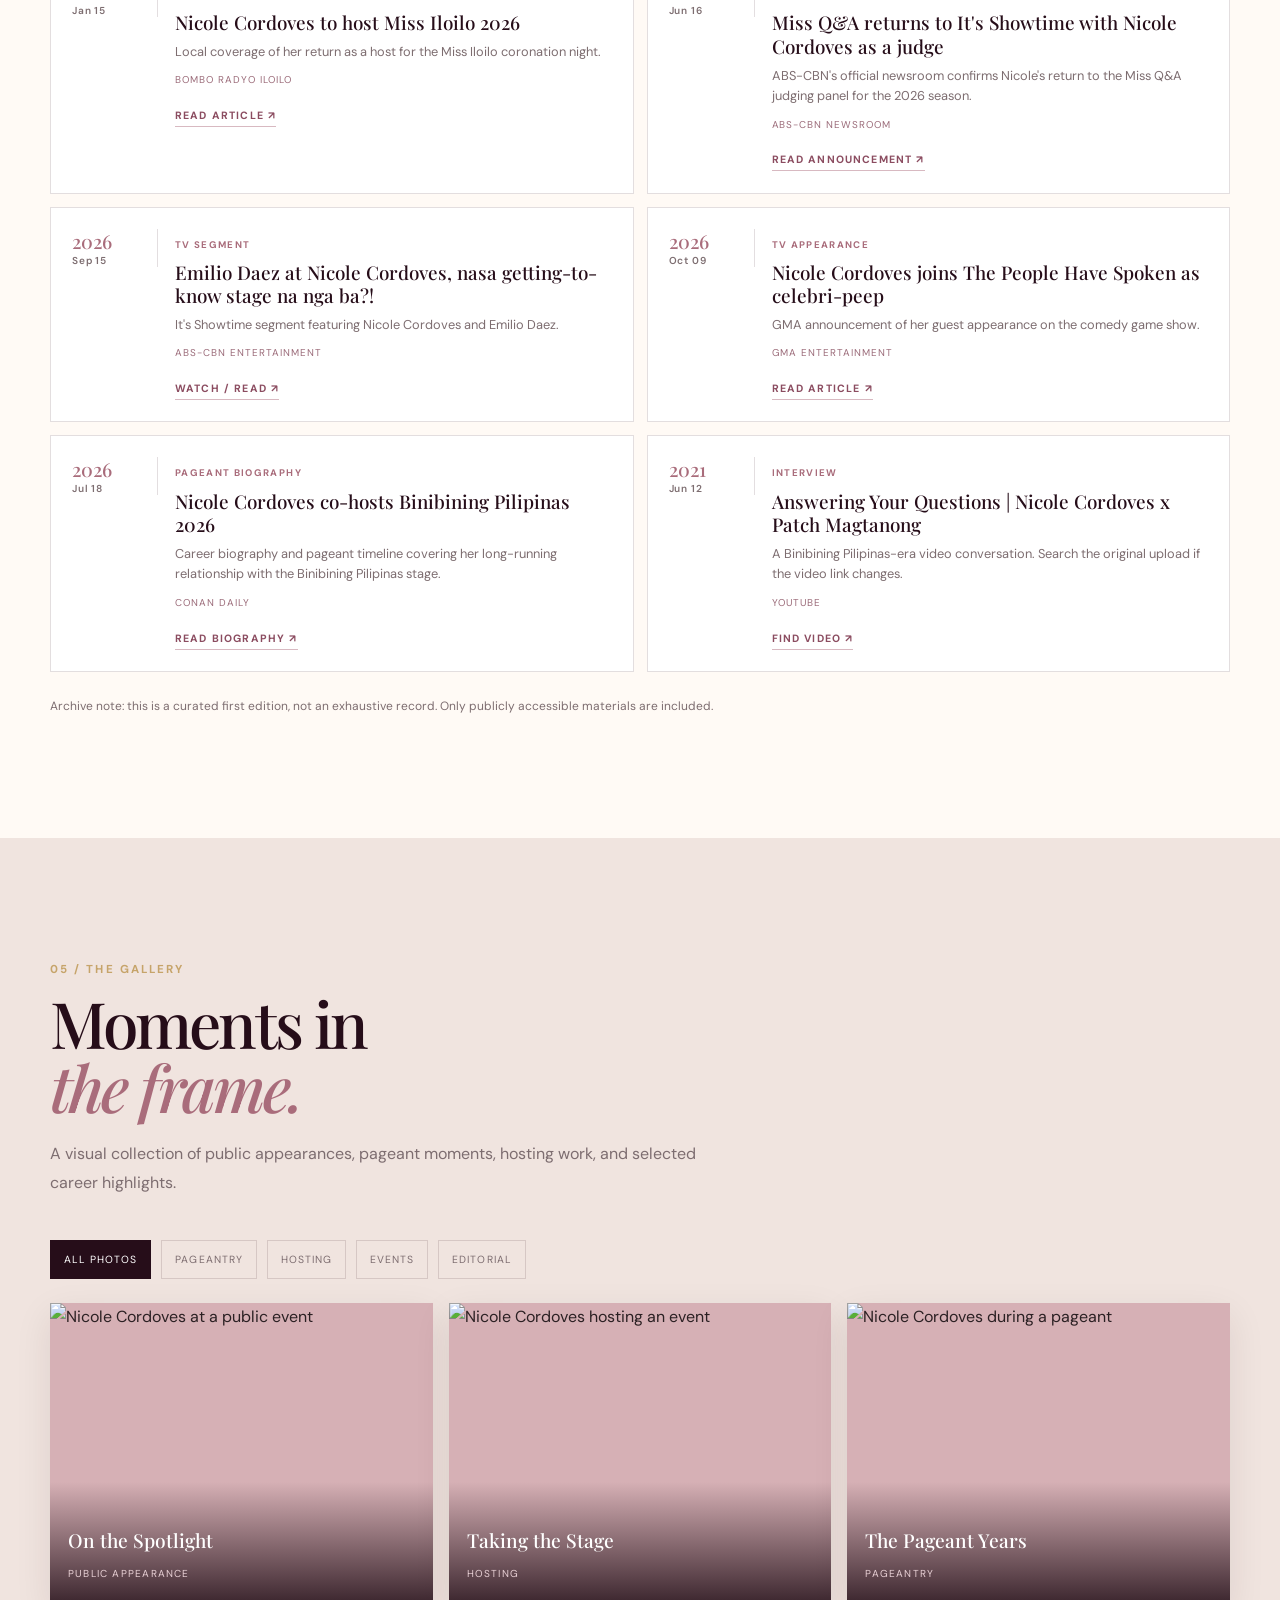
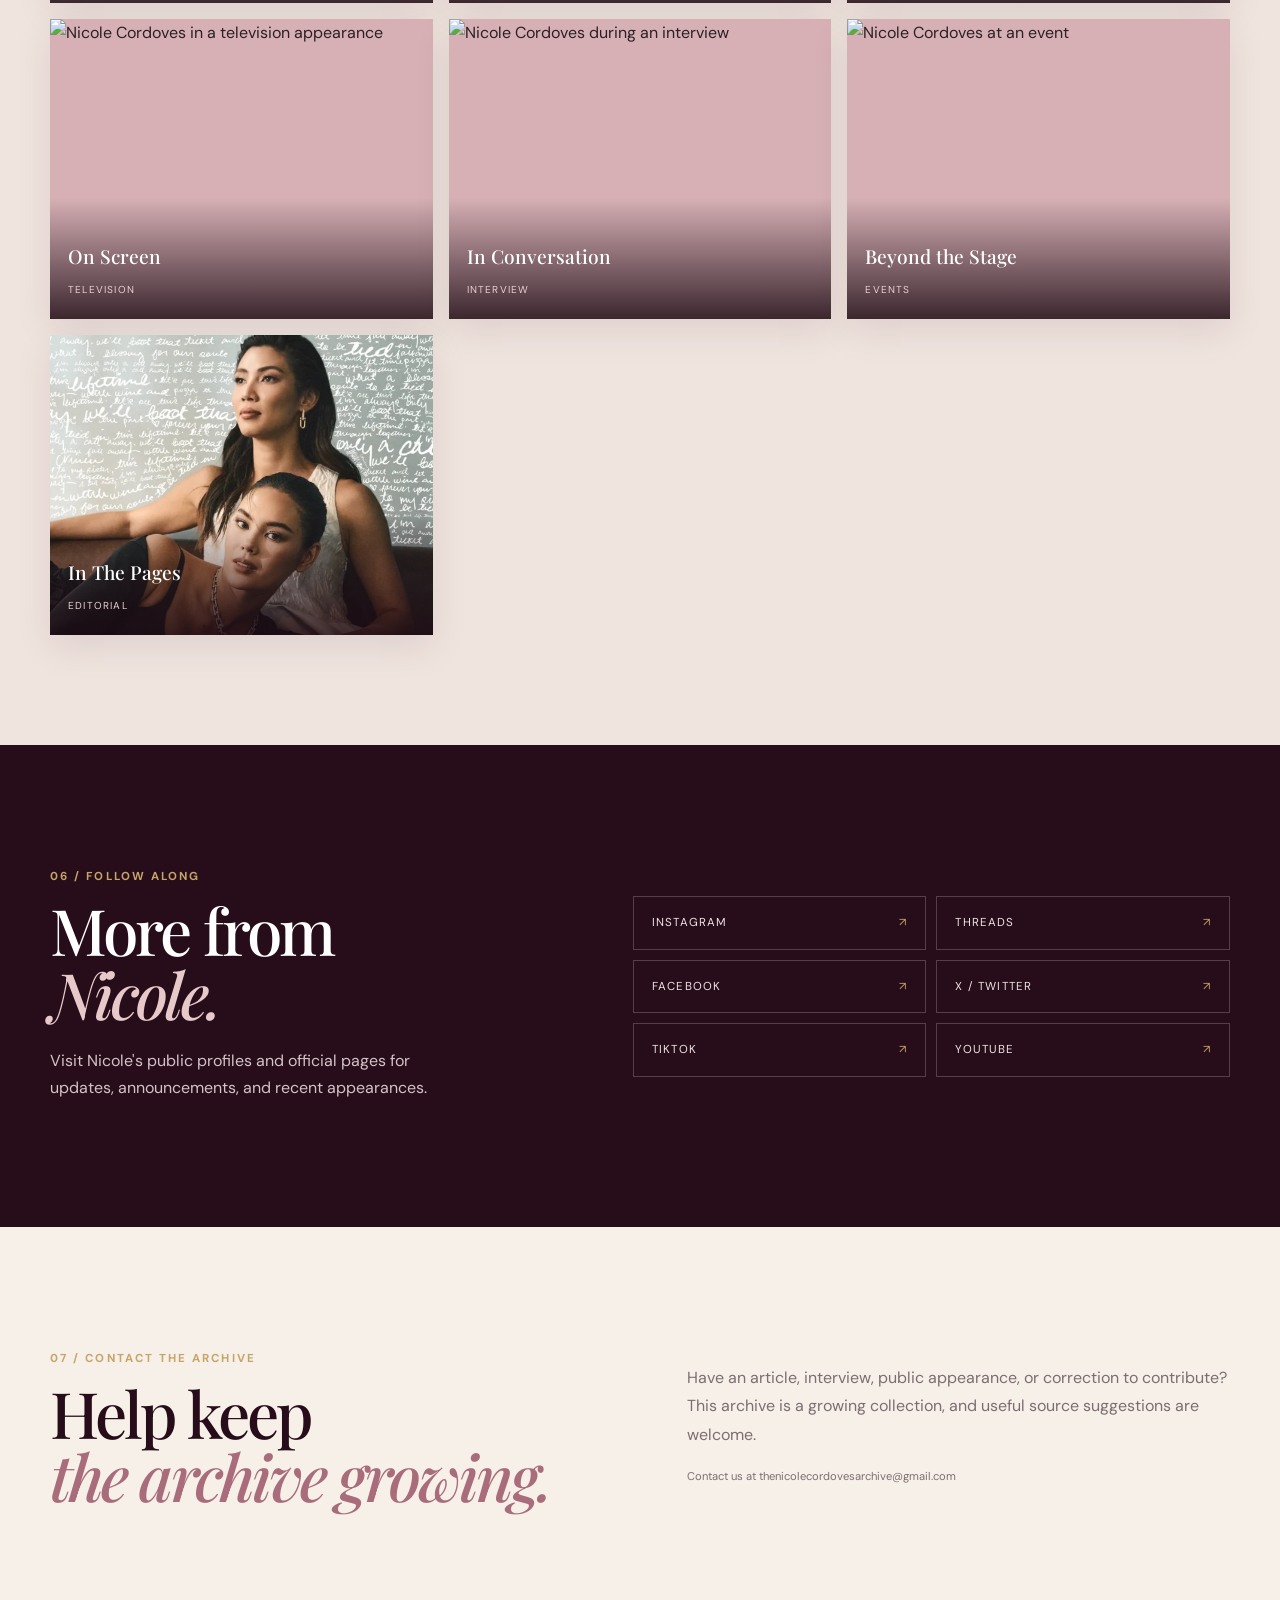
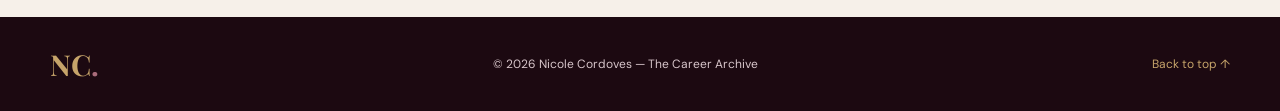
==== commit 8a2ea433: "mobile 4" ====
--- a/index.html
+++ b/index.html
@@ -1,3 +1,4 @@
+
 <!DOCTYPE html>
 <html lang="en">
 <head>
@@ -10,6 +11,7 @@
   <link rel="preconnect" href="https://fonts.googleapis.com">
   <link rel="preconnect" href="https://fonts.gstatic.com" crossorigin>
   <link href="https://fonts.googleapis.com/css2?family=DM+Sans:wght@400;500;600;700&family=Playfair+Display:ital,wght@0,500;0,600;0,700;1,500;1,600&display=swap" rel="stylesheet">
+
   <link rel="stylesheet" href="css/variables.css">
   <link rel="stylesheet" href="css/style.css">
   <link rel="stylesheet" href="css/intro.css">
@@ -27,17 +29,20 @@
 </head>
 
 <body class="no-scroll">
-  <!-- Intro screen: click Enter to reveal the archive -->
+
+  <!-- INTRO SCREEN -->
   <div id="intro" aria-label="Welcome Nicole Cordoves archive">
     <div class="intro-content">
       <p class="intro-kicker">A career archive</p>
       <h1>NICOLE<br><em>CORDOVES</em></h1>
       <p class="intro-tagline">A Story Nicole Continues to Write</p>
-      <button id="enterBtn" type="button">Enter the archive <span aria-hidden="true">↗</span></button>
+      <button id="enterBtn" type="button">
+        Enter the archive <span aria-hidden="true">↗</span>
+      </button>
     </div>
-
   </div>
 
+  <!-- NAVIGATION -->
   <header class="site-header">
     <nav class="navbar container" aria-label="Main navigation">
       <a class="site-logo" href="#home" aria-label="Nicole Cordoves archive home">NC<span>.</span></a>
@@ -60,148 +65,212 @@
   </header>
 
   <main>
+
+    <!-- HERO -->
     <section class="hero" id="home">
       <div class="container hero-grid">
+
         <div class="hero-copy reveal">
           <p class="eyebrow">Nicole Cordoves Archive</p>
           <h1 class="hero-title">Nicole<br><span>Cordoves.</span></h1>
-          <p class="hero-role">Beauty queen <i>·</i> Host <i>·</i> Model <i>·</i> Content Creator</p>
+
+          <p class="hero-role">
+            Beauty queen <i>·</i> Host <i>·</i> Model <i>·</i> Content Creator
+          </p>
+
           <p class="hero-description">
             From the pageant stage to the hosting spotlight, this archive follows Nicole's
             public journey through pageantry, television, entertainment, interviews,
             and the projects that continue to shape her career.
           </p>
+
           <div class="hero-actions">
             <a class="button button-primary" href="#journey">Explore her journey</a>
             <a class="button button-secondary" href="#articles">Browse articles</a>
           </div>
+
           <div class="hero-stats" aria-label="Career highlights">
-            <div class="hero-stat"><strong>2014</strong><span>Miss Chinatown</span></div>
-            <div class="hero-stat"><strong>2016</strong><span>Miss Grand International</span></div>
-            <div class="hero-stat"><strong>2025</strong><span>Pageant Director</span></div>
+            <div class="hero-stat">
+              <strong>2014</strong>
+              <span>Miss Chinatown</span>
+            </div>
+            <div class="hero-stat">
+              <strong>2016</strong>
+              <span>Miss Grand International</span>
+            </div>
+            <div class="hero-stat">
+              <strong>2025</strong>
+              <span>Pageant Director</span>
+            </div>
           </div>
         </div>
 
         <div class="hero-visual reveal">
           <div class="hero-image-frame">
-            <div class="hero-image-caption">
-            </div>
-  </section>
-<div class="marquee" aria-label="Career areas">
-  <div class="marquee-track">
-
-    <div class="marquee-content">
-      <span>PAGEANTRY</span><b>✦</b>
-      <span>HOSTING</span><b>✦</b>
-      <span>CONTENT CREATION</span><b>✦</b>
-
-      <span>PAGEANTRY</span><b>✦</b>
-      <span>HOSTING</span><b>✦</b>
-      <span>CONTENT CREATION</span><b>✦</b>
-
-      <span>PAGEANTRY</span><b>✦</b>
-      <span>HOSTING</span><b>✦</b>
-      <span>CONTENT CREATION</span><b>✦</b>
+            <div class="hero-image-caption"></div>
+          </div>
+        </div>
+
+      </div>
+    </section>
+
+    <!-- MARQUEE -->
+    <div class="marquee" aria-label="Career areas">
+      <div class="marquee-track">
+
+        <div class="marquee-content">
+          <span>PAGEANTRY</span><b>✦</b>
+          <span>HOSTING</span><b>✦</b>
+          <span>CONTENT CREATION</span><b>✦</b>
+
+          <span>PAGEANTRY</span><b>✦</b>
+          <span>HOSTING</span><b>✦</b>
+          <span>CONTENT CREATION</span><b>✦</b>
+
+          <span>PAGEANTRY</span><b>✦</b>
+          <span>HOSTING</span><b>✦</b>
+          <span>CONTENT CREATION</span><b>✦</b>
+        </div>
+
+        <div class="marquee-content" aria-hidden="true">
+          <span>PAGEANTRY</span><b>✦</b>
+          <span>HOSTING</span><b>✦</b>
+          <span>CONTENT CREATION</span><b>✦</b>
+
+          <span>PAGEANTRY</span><b>✦</b>
+          <span>HOSTING</span><b>✦</b>
+          <span>CONTENT CREATION</span><b>✦</b>
+
+          <span>PAGEANTRY</span><b>✦</b>
+          <span>HOSTING</span><b>✦</b>
+          <span>CONTENT CREATION</span><b>✦</b>
+        </div>
+
+      </div>
     </div>
 
-    <div class="marquee-content" aria-hidden="true">
-      <span>PAGEANTRY</span><b>✦</b>
-      <span>HOSTING</span><b>✦</b>
-      <span>CONTENT CREATION</span><b>✦</b>
-
-      <span>PAGEANTRY</span><b>✦</b>
-      <span>HOSTING</span><b>✦</b>
-      <span>CONTENT CREATION</span><b>✦</b>
-
-      <span>PAGEANTRY</span><b>✦</b>
-      <span>HOSTING</span><b>✦</b>
-      <span>CONTENT CREATION</span><b>✦</b>
-    </div>
-
-  </div>
-</div>
-
+    <!-- ABOUT -->
     <section class="section about-section" id="about">
       <div class="container about-layout">
-<div class="about-art reveal">
-
-  <img
-    src="images/about/nicole-about.jpg"
-    alt="Nicole Cordoves"
-    class="about-photo"
-  >
-
-  <span class="about-art-caption">BEYOND THE CROWN</span>
-
-</div>
+
+        <div class="about-art reveal">
+          <img
+            src="images/about/nicole-about.jpg"
+            alt="Nicole Cordoves"
+            class="about-photo"
+          >
+          <span class="about-art-caption">BEYOND THE CROWN</span>
+        </div>
+
         <div class="about-copy reveal">
           <p class="section-label">01 / About</p>
+
           <h2>More than a title.<br><em>More than a stage.</em></h2>
+
           <p>
             Nicole Cordoves is a Filipino host, model, actress, and beauty queen.
             She first gained wider recognition after winning Miss Chinatown Philippines
             2014, then represented the Philippines at Miss Grand International 2016,
             where she finished as first runner-up.
           </p>
+
           <p>
             Her career has since expanded into live-event hosting, television, judging,
             acting, brand work, and pageant leadership. This is an independent fan-made
             reference archive built from publicly available coverage; it is not an
             official website.
           </p>
+
           <div class="about-facts">
-            <div class="about-fact"><b>Pageantry</b><span>Miss Chinatown 2014; Bb. Pilipinas Grand International 2016</span></div>
-            <div class="about-fact"><b>International stage</b><span>Miss Grand International 2016 · 1st runner-up</span></div>
-            <div class="about-fact"><b>Television</b><span>It's Showtime · Drag Den · One Good Day</span></div>
+
+            <div class="about-fact">
+              <b>Pageantry</b>
+              <span>Miss Chinatown 2014; Bb. Pilipinas Grand International 2016</span>
+            </div>
+
+            <div class="about-fact">
+              <b>International stage</b>
+              <span>Miss Grand International 2016 · 1st runner-up</span>
+            </div>
+
+            <div class="about-fact">
+              <b>Television</b>
+              <span>It's Showtime · Drag Den · One Good Day</span>
+            </div>
+
             <div class="about-fact">
               <b>Pageant leadership</b>
               <span>Mr. and Ms. Chinatown Global pageant director, 2025</span>
             </div>
+
           </div>
         </div>
-      </div>
-    </section>
-
+
+      </div>
+    </section>
+
+    <!-- JOURNEY -->
     <section class="section journey-section" id="journey">
       <div class="container">
+
         <div class="section-heading reveal">
           <p class="section-label">02 / The milestones</p>
           <h2>A journey,<br><em>chapter by chapter.</em></h2>
-          <p class="section-copy">A working timeline of major public career milestones. Dates and credits can be expanded as additional primary sources are collected.</p>
-        </div>
+          <p class="section-copy">
+            A working timeline of major public career milestones. Dates and credits
+            can be expanded as additional primary sources are collected.
+          </p>
+        </div>
+
         <div class="timeline" id="journeyTimeline">
           <p class="loading-message">Loading career milestones...</p>
         </div>
-      </div>
-    </section>
-
+
+      </div>
+    </section>
+
+    <!-- CAREER -->
     <section class="section career-section" id="career">
       <div class="container">
+
         <div class="section-heading reveal">
           <p class="section-label">03 / The work</p>
           <h2>Different stages.<br><em>One evolving career.</em></h2>
-          <p class="section-copy">Explore the main areas of Nicole's public work, from pageantry and hosting to television, interviews, and creative projects.</p>
-        </div>
+          <p class="section-copy">
+            Explore the main areas of Nicole's public work, from pageantry and hosting
+            to television, interviews, and creative projects.
+          </p>
+        </div>
+
         <div class="career-grid" id="careerGrid">
           <p class="loading-message">Loading career areas...</p>
         </div>
-      </div>
-    </section>
-
+
+      </div>
+    </section>
+
+    <!-- QUOTE -->
     <section class="quote-band">
       <div class="container reveal">
         <span class="quote-mark" aria-hidden="true">“</span>
-        <blockquote>From the pageant stage to the spotlight — Nicole Cordoves continues to write her own story.</blockquote>
+        <blockquote>
+          From the pageant stage to the spotlight — Nicole Cordoves continues to write her own story.
+        </blockquote>
         <p>Inspired by MEGA's 2024 feature on Nicole Cordoves</p>
       </div>
     </section>
 
+    <!-- ARTICLES -->
     <section class="section articles-section" id="articles">
       <div class="container">
+
         <div class="section-heading reveal">
           <p class="section-label">04 / The reading room</p>
           <h2>Stories worth<br><em>revisiting.</em></h2>
-          <p class="section-copy">A curated collection of public articles, interviews, features, and video appearances. Search by title, publication, or keyword.</p>
+          <p class="section-copy">
+            A curated collection of public articles, interviews, features, and video
+            appearances. Search by title, publication, or keyword.
+          </p>
         </div>
 
         <div class="article-tools reveal">
@@ -209,6 +278,7 @@
             <span class="visually-hidden">Search articles</span>
             <input id="articleSearch" type="search" placeholder="Search articles, topics, or publications...">
           </label>
+
           <div class="article-filters" id="articleFilters" aria-label="Filter articles">
             <button class="article-filter active" type="button" data-filter="all">All</button>
             <button class="article-filter" type="button" data-filter="pageantry">Pageantry</button>
@@ -219,22 +289,39 @@
           </div>
         </div>
 
-        <div class="article-count"><span id="articleCount">0</span> entries in the archive</div>
+        <div class="article-count">
+          <span id="articleCount">0</span> entries in the archive
+        </div>
+
         <div class="articles-grid" id="articlesGrid">
           <p class="loading-message">Loading articles...</p>
         </div>
-        <p class="empty-message" id="articlesEmpty" hidden>No matching articles. Try another keyword or category.</p>
-        <p class="archive-note">Archive note: this is a curated first edition, not an exhaustive record. Only publicly accessible materials are included.</p>
-      </div>
-    </section>
-
+
+        <p class="empty-message" id="articlesEmpty" hidden>
+          No matching articles. Try another keyword or category.
+        </p>
+
+        <p class="archive-note">
+          Archive note: this is a curated first edition, not an exhaustive record.
+          Only publicly accessible materials are included.
+        </p>
+
+      </div>
+    </section>
+
+    <!-- PHOTOS -->
     <section class="section photos-section" id="photos">
       <div class="container">
+
         <div class="section-heading reveal">
           <p class="section-label">05 / The gallery</p>
           <h2>Moments in<br><em>the frame.</em></h2>
-          <p class="section-copy">A visual collection of public appearances, pageant moments, hosting work, and selected career highlights.</p>
-        </div>
+          <p class="section-copy">
+            A visual collection of public appearances, pageant moments, hosting work,
+            and selected career highlights.
+          </p>
+        </div>
+
         <div class="photo-filters" id="photoFilters" aria-label="Filter photos">
           <button class="photo-filter active" type="button" data-filter="all">All photos</button>
           <button class="photo-filter" type="button" data-filter="pageantry">Pageantry</button>
@@ -242,18 +329,27 @@
           <button class="photo-filter" type="button" data-filter="events">Events</button>
           <button class="photo-filter" type="button" data-filter="editorial">Editorial</button>
         </div>
+
         <div class="photo-grid" id="photoGrid">
           <p class="loading-message">Loading photo gallery...</p>
         </div>
-    </section>
-
+
+      </div>
+    </section>
+
+    <!-- SOCIAL -->
     <section class="section social-section" id="social">
       <div class="container social-layout">
+
         <div class="social-copy reveal">
           <p class="section-label">06 / Follow along</p>
           <h2>More from<br><em>Nicole.</em></h2>
-          <p>Visit Nicole's public profiles and official pages for updates, announcements, and recent appearances.</p>
-        </div>
+          <p>
+            Visit Nicole's public profiles and official pages for updates,
+            announcements, and recent appearances.
+          </p>
+        </div>
+
         <div class="social-links reveal">
           <a href="https://www.instagram.com/binibiningnicolecordoves/" target="_blank" rel="noopener noreferrer">Instagram <span>↗</span></a>
           <a href="https://www.threads.com/@binibiningnicolecordoves/" target="_blank" rel="noopener noreferrer">Threads <span>↗</span></a>
@@ -262,23 +358,33 @@
           <a href="https://www.tiktok.com/@nicolecordoves" target="_blank" rel="noopener noreferrer">TikTok <span>↗</span></a>
           <a href="https://www.youtube.com/@NicoleCordoves" target="_blank" rel="noopener noreferrer">YouTube <span>↗</span></a>
         </div>
-      </div>
-    </section>
-
+
+      </div>
+    </section>
+
+    <!-- CONTACT -->
     <section class="section contact-section" id="contact">
       <div class="container contact-layout reveal">
+
         <div>
           <p class="section-label">07 / Contact the archive</p>
           <h2>Help keep<br><em>the archive growing.</em></h2>
         </div>
+
         <div class="contact-copy">
-          <p>Have an article, interview, public appearance, or correction to contribute? This archive is a growing collection, and useful source suggestions are welcome.</p>
+          <p>
+            Have an article, interview, public appearance, or correction to contribute?
+            This archive is a growing collection, and useful source suggestions are welcome.
+          </p>
           <p class="contact-small">Contact us at thenicolecordovesarchive@gmail.com</p>
         </div>
-      </div>
-    </section>
+
+      </div>
+    </section>
+
   </main>
 
+  <!-- FOOTER -->
   <footer class="site-footer">
     <div class="container footer-inner">
       <a class="footer-logo" href="#home">NC<span>.</span></a>
@@ -287,10 +393,12 @@
     </div>
   </footer>
 
+  <!-- SCRIPTS -->
   <script src="js/main.js" defer></script>
   <script src="js/journey.js" defer></script>
   <script src="js/articles.js" defer></script>
   <script src="js/gallery.js" defer></script>
   <script src="js/career.js" defer></script>
+
 </body>
 </html>
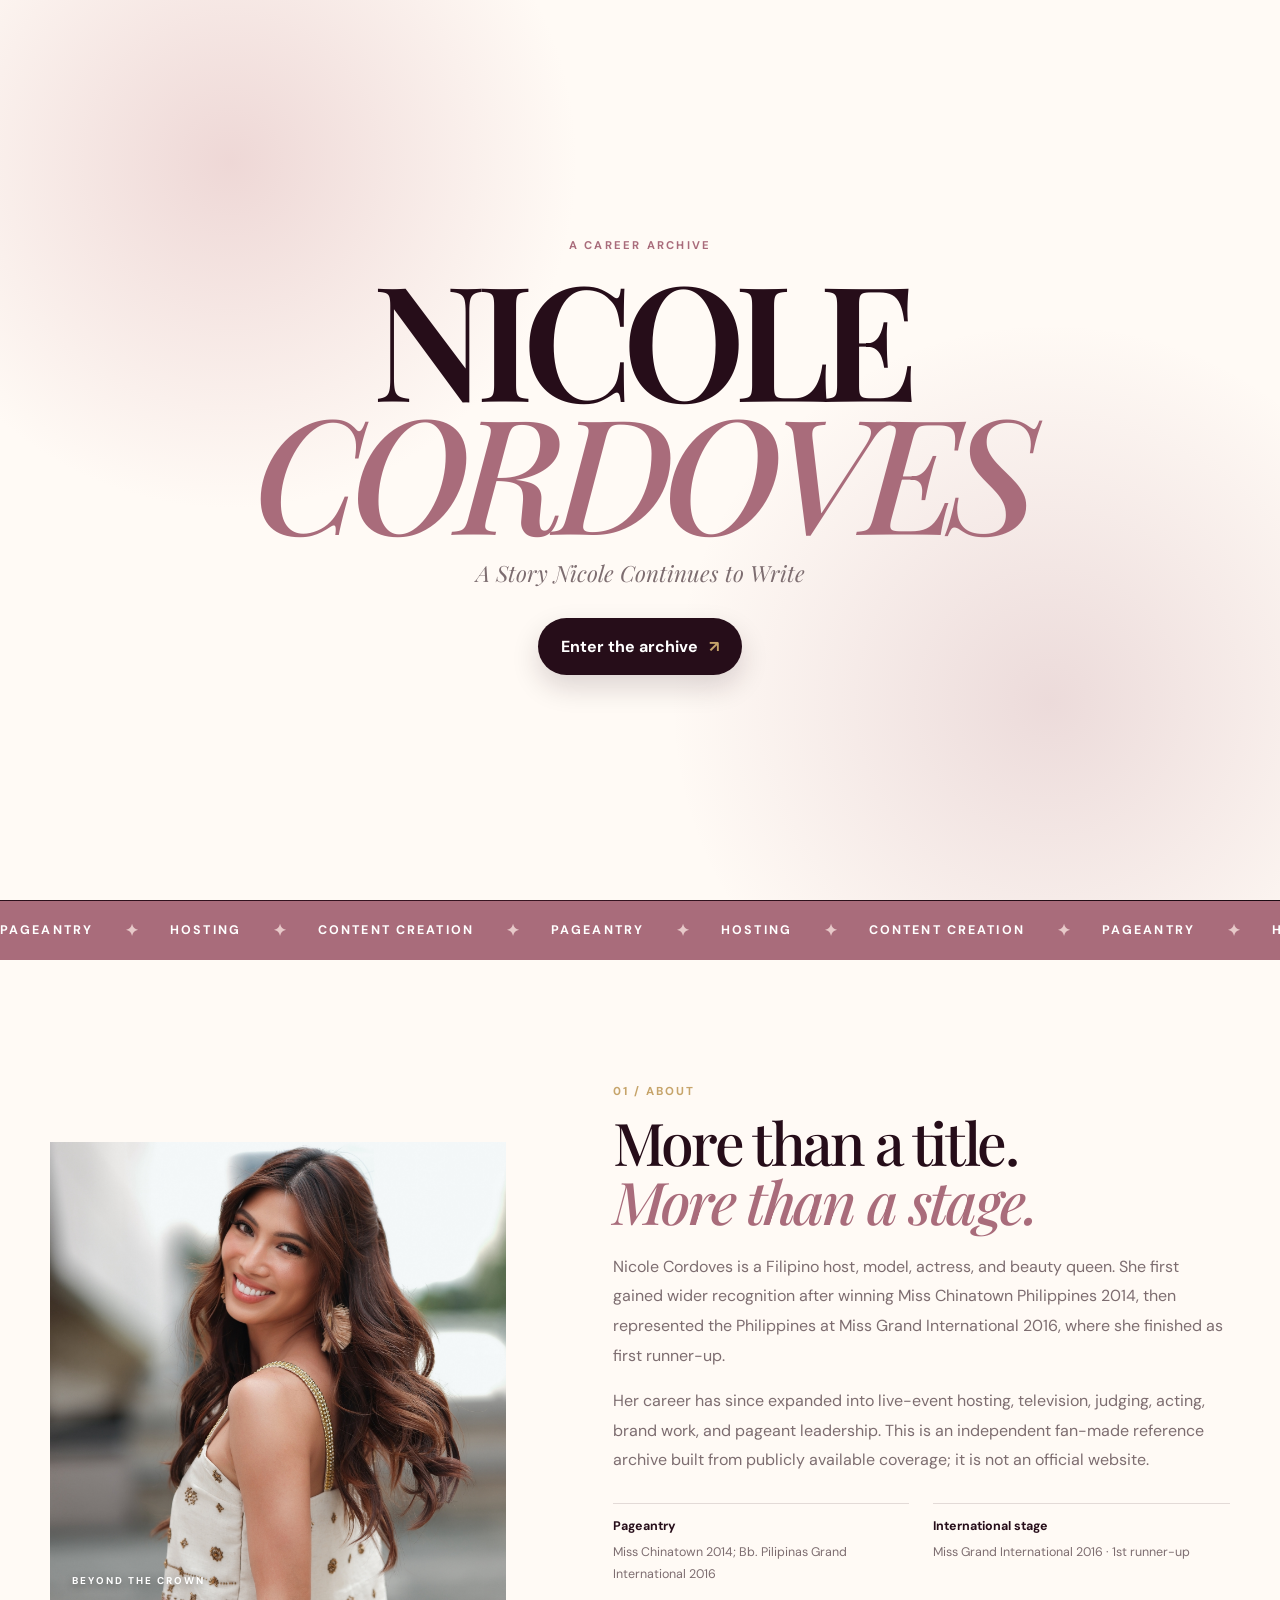
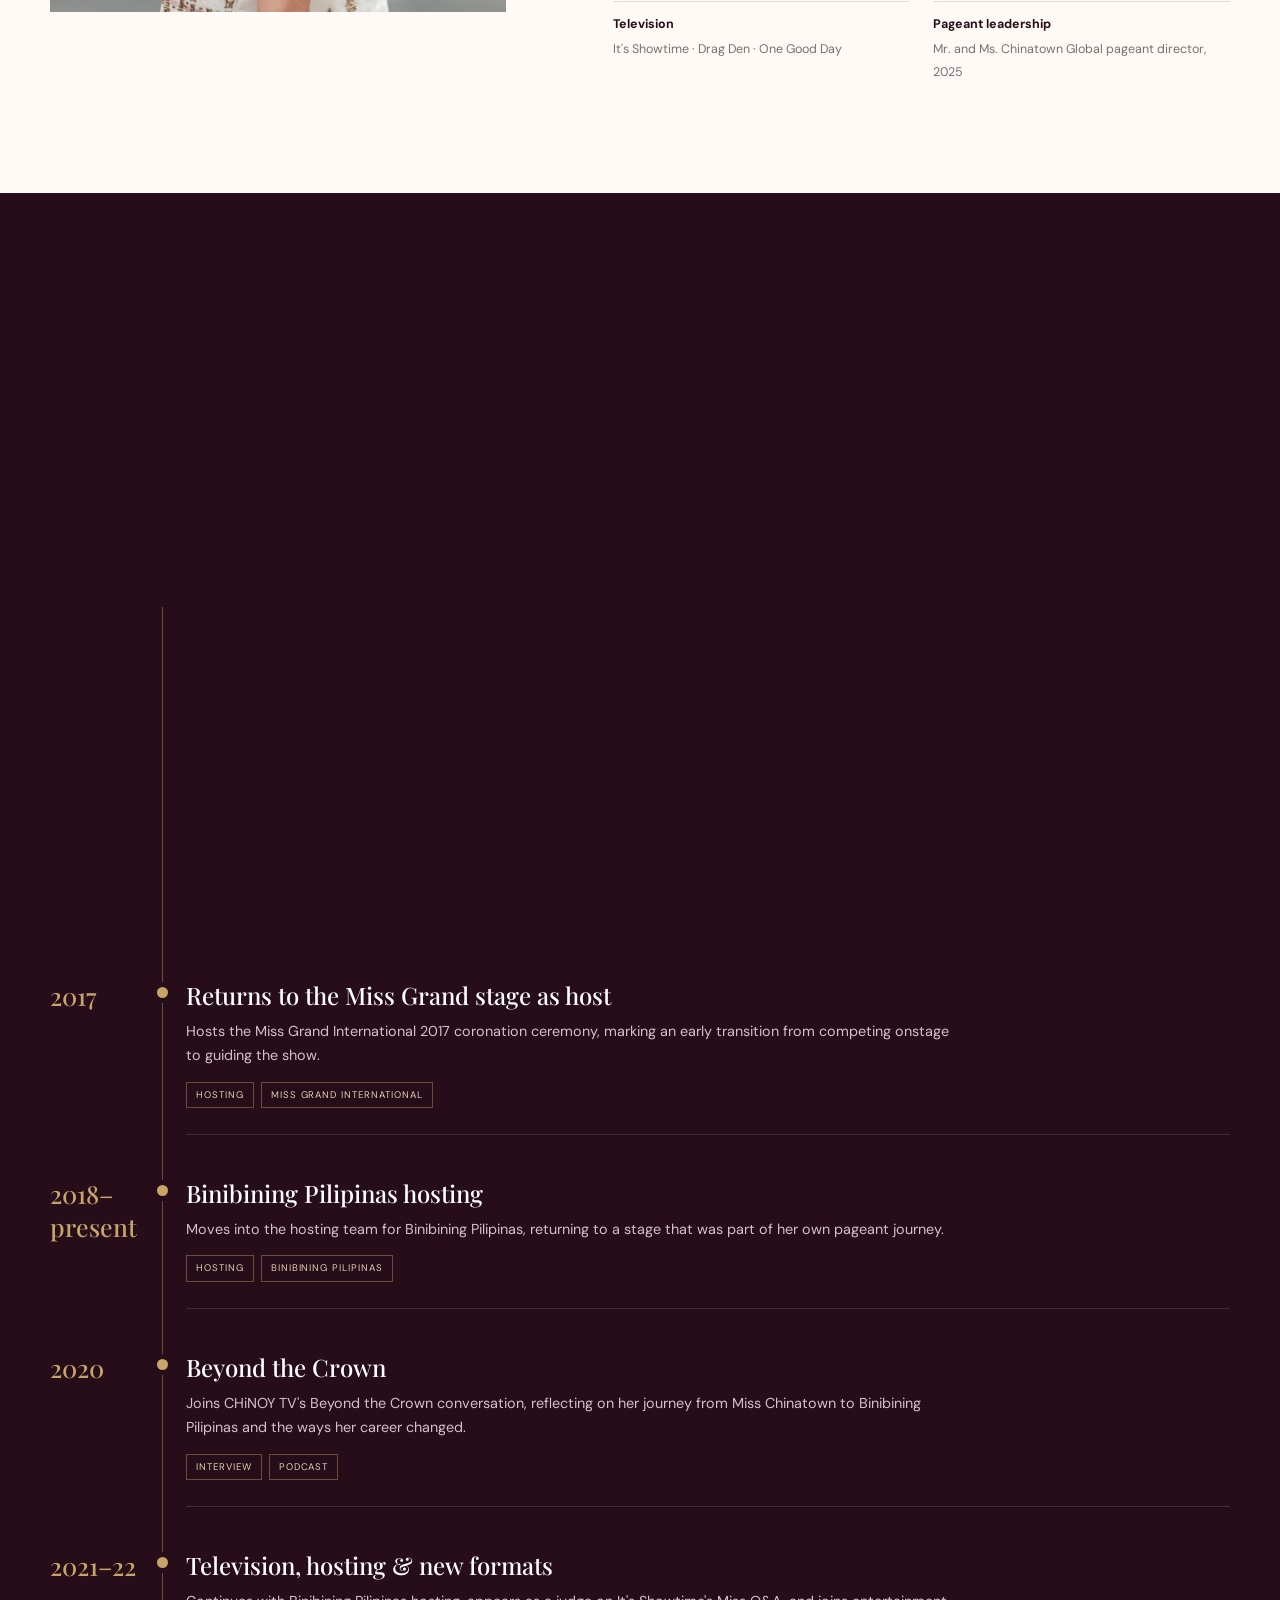
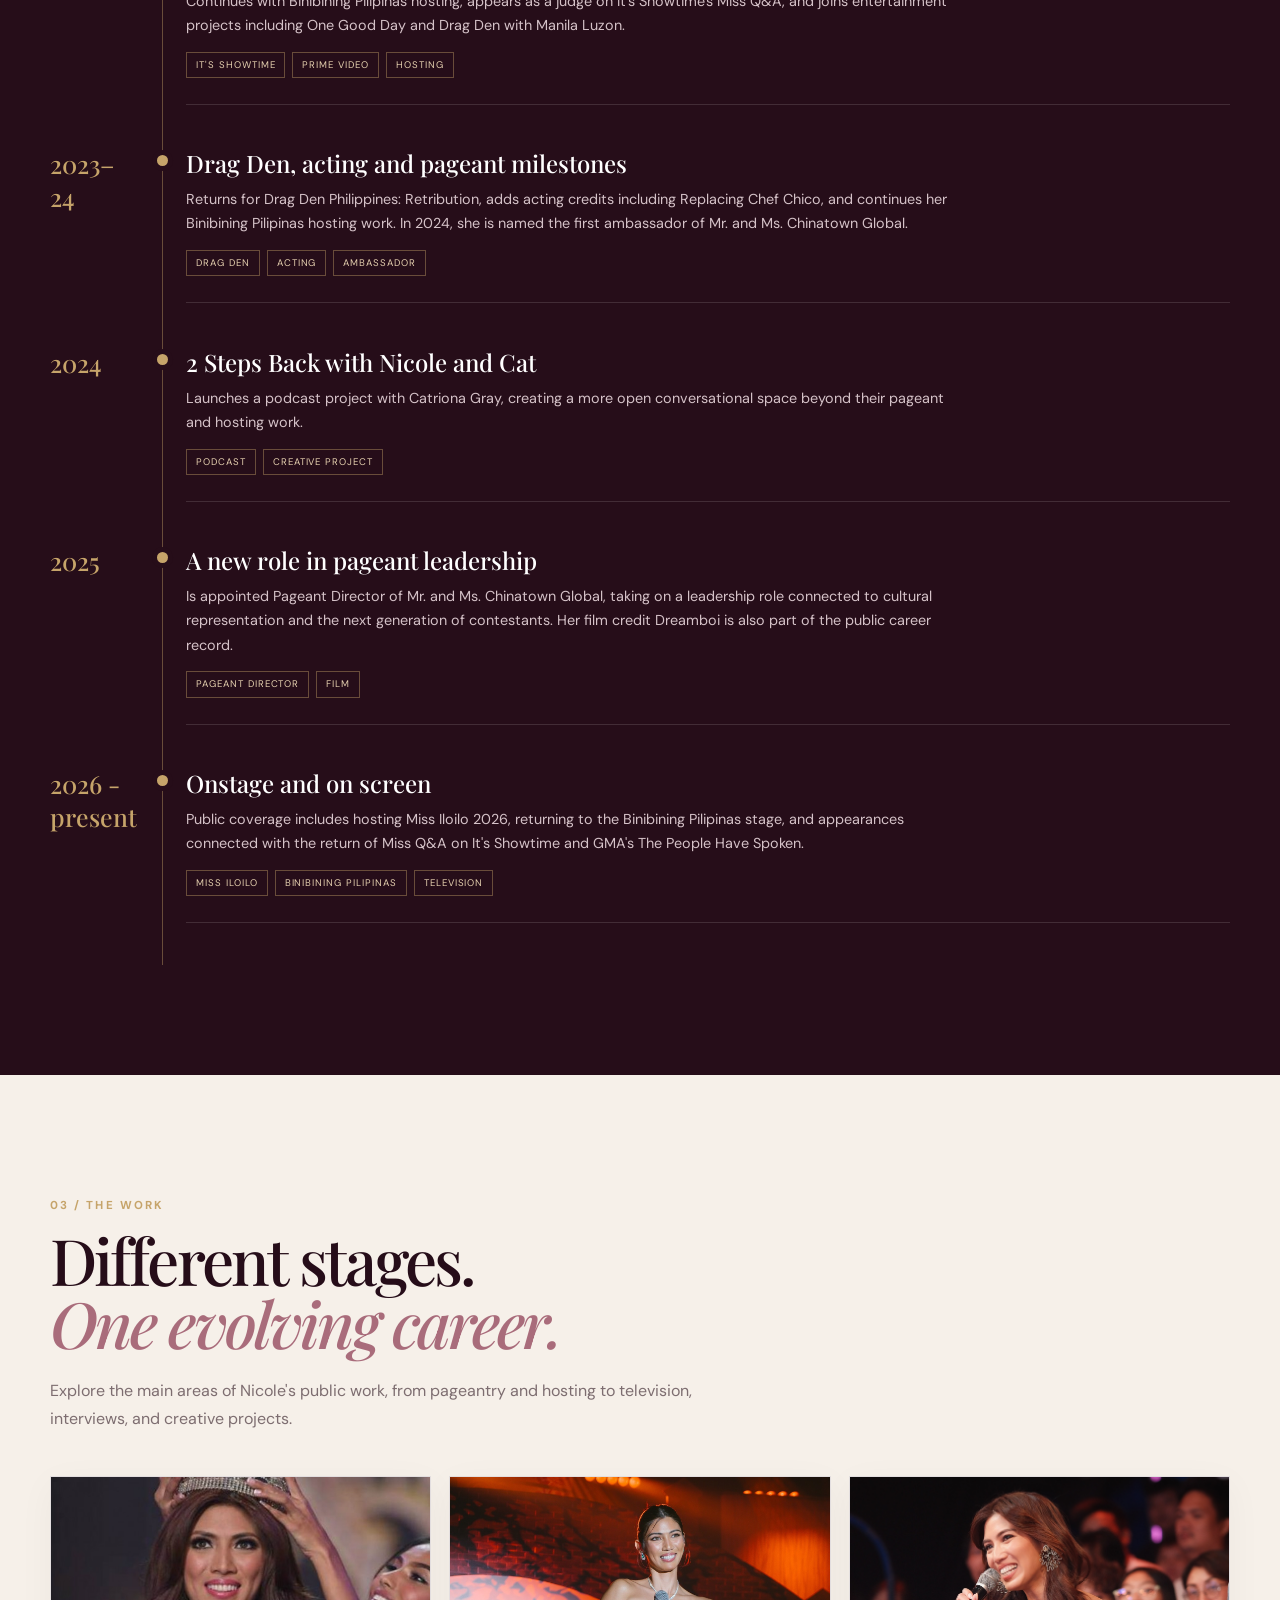
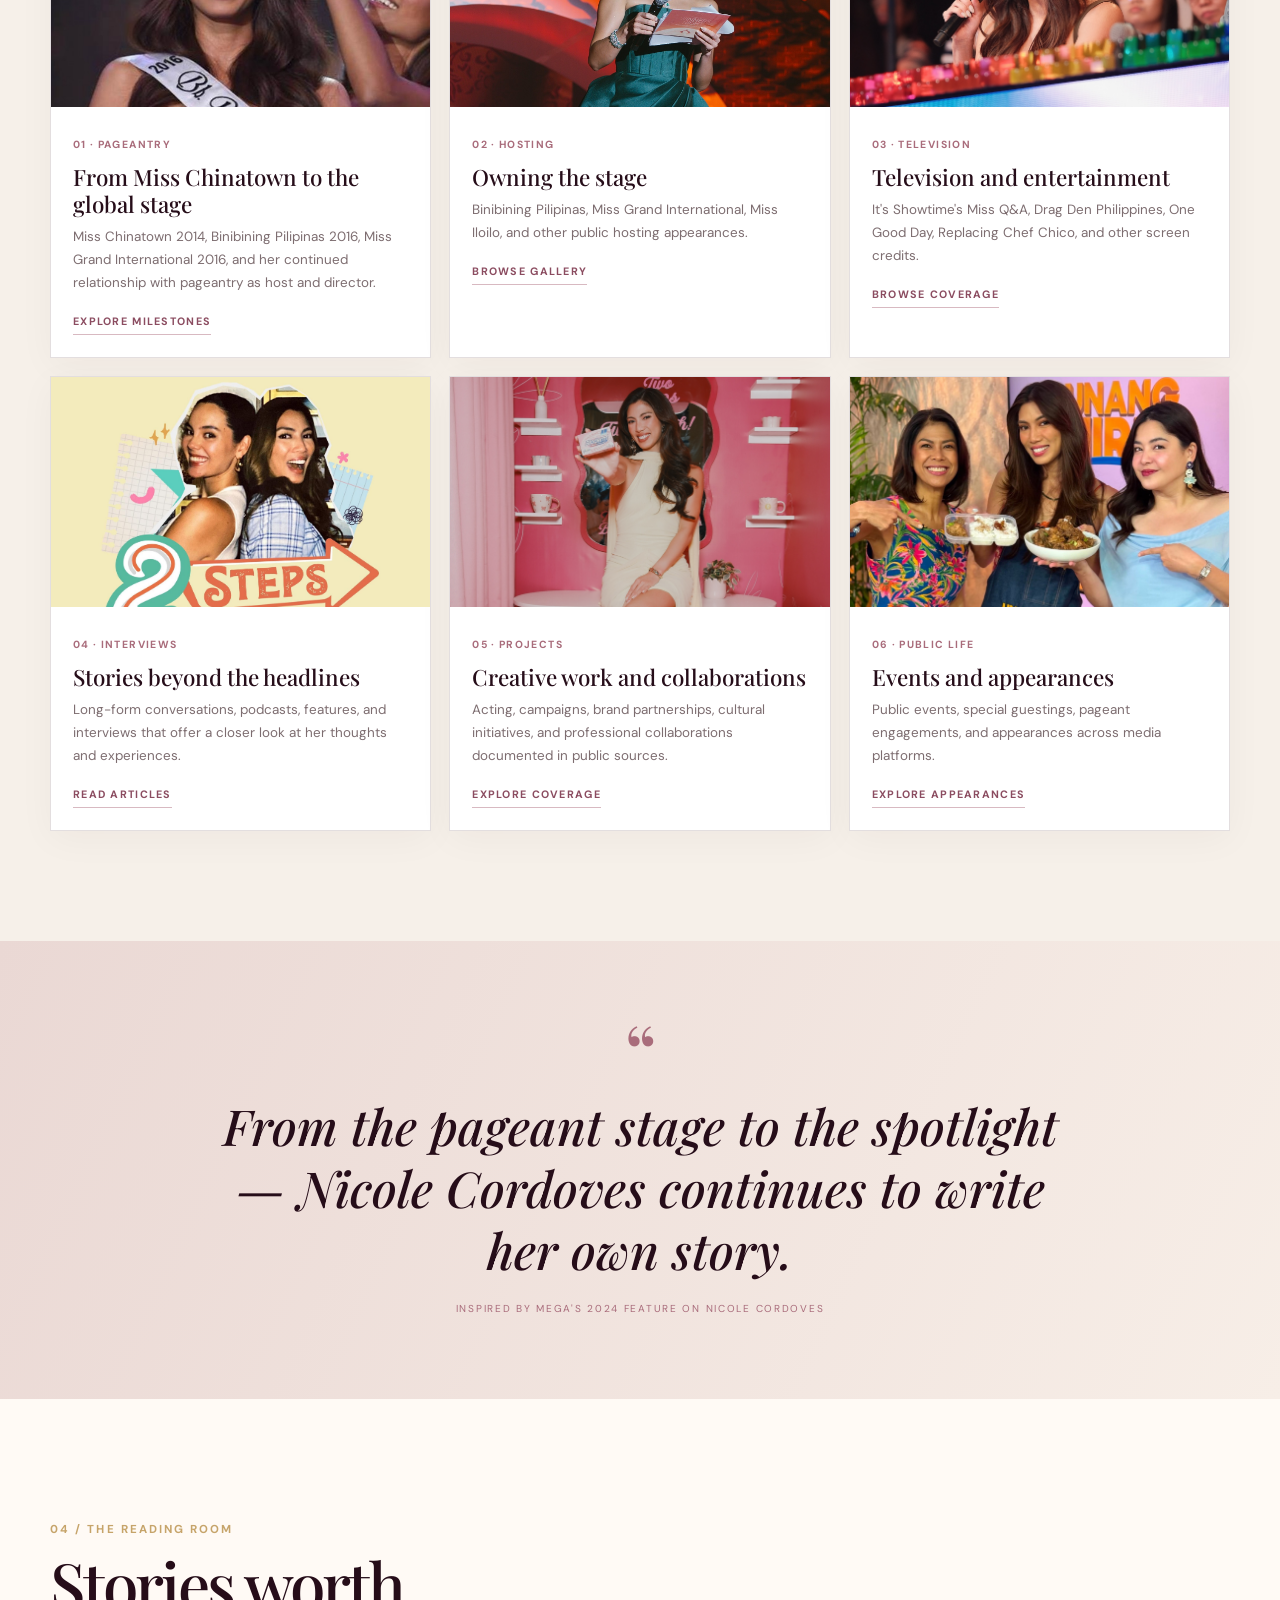
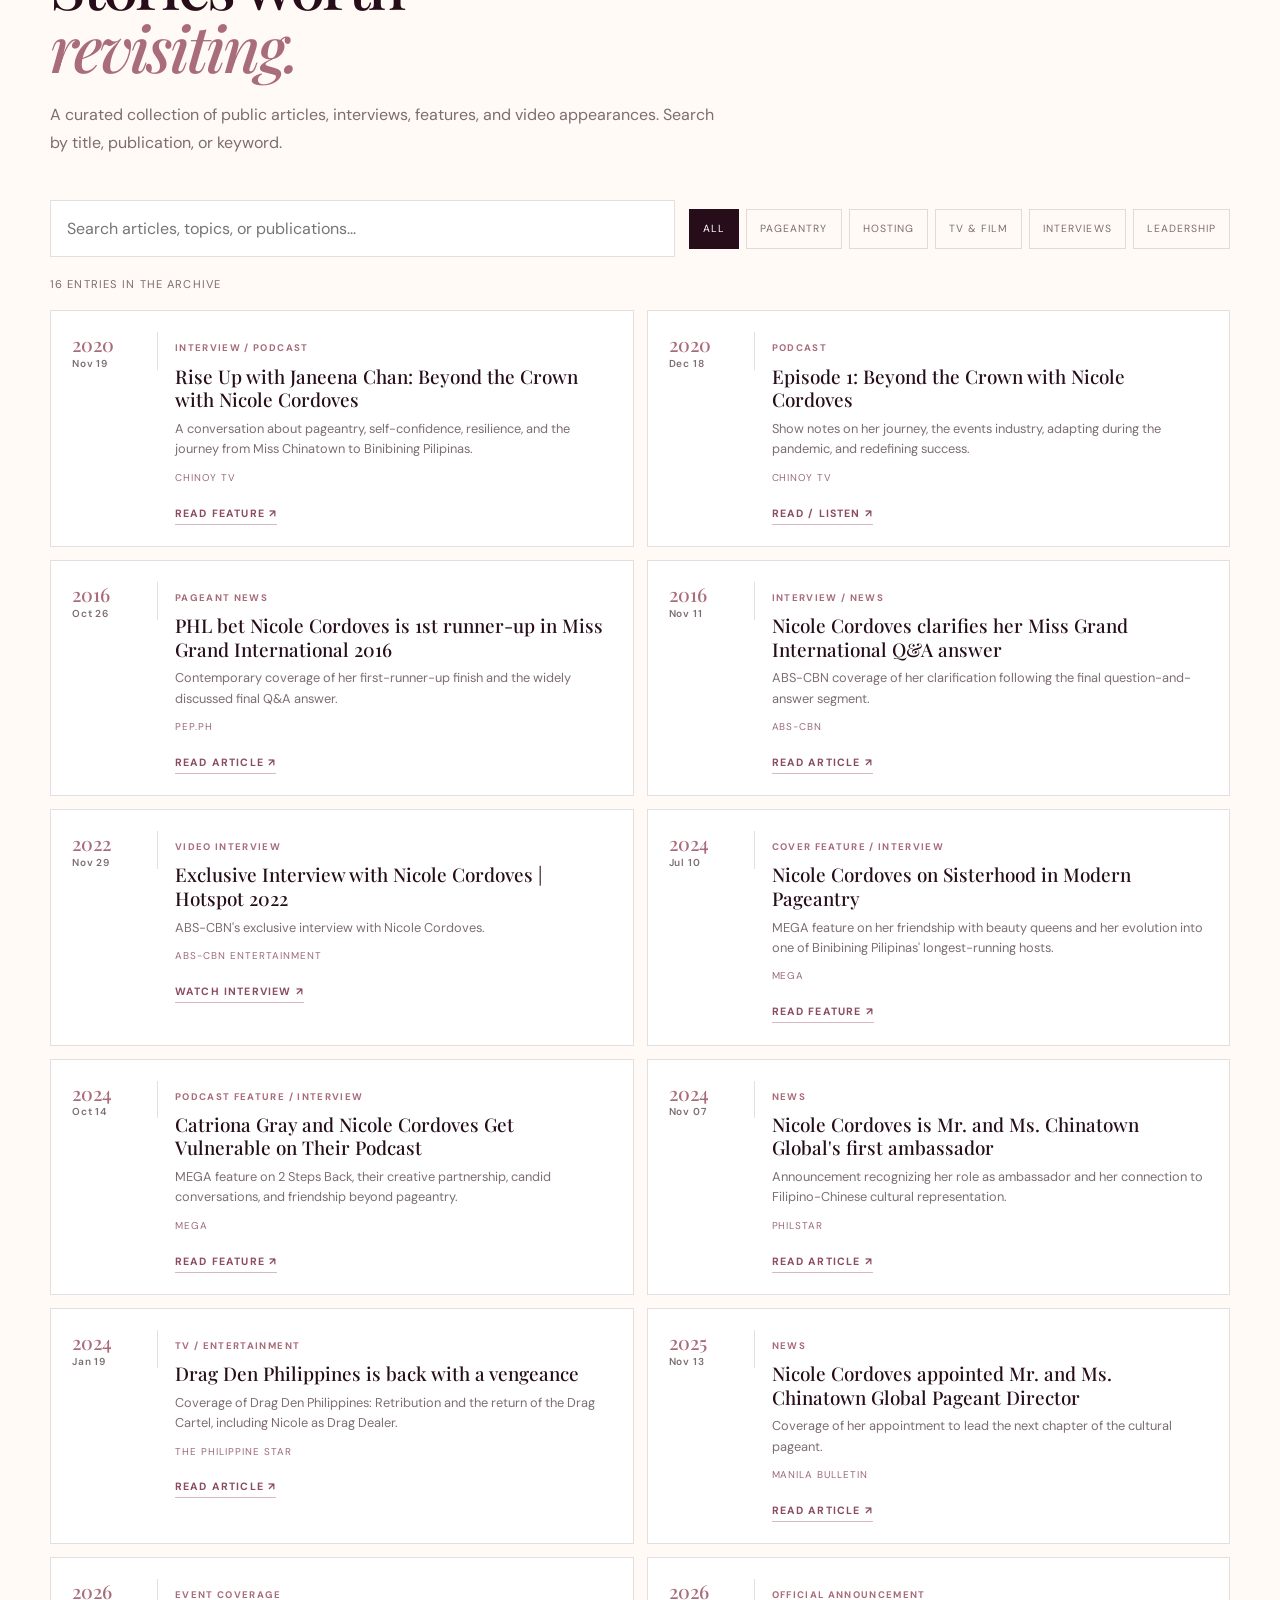
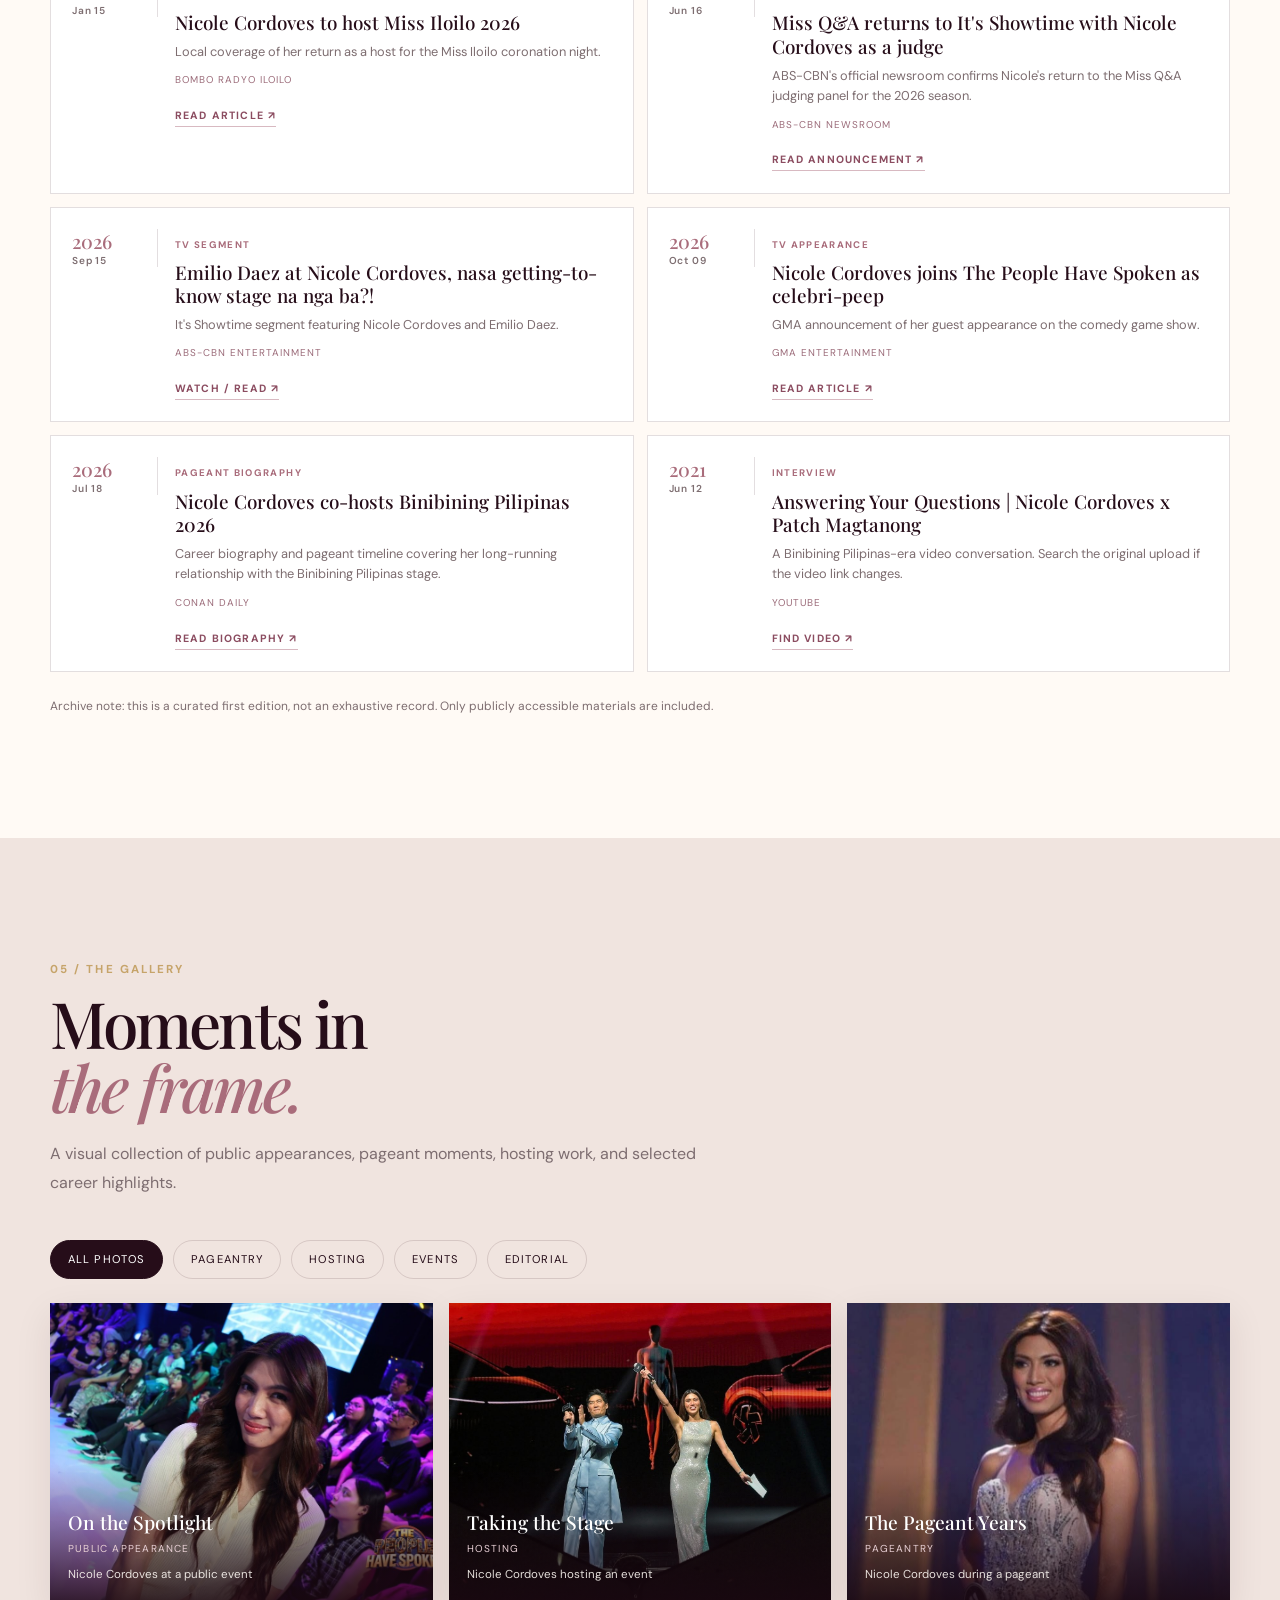
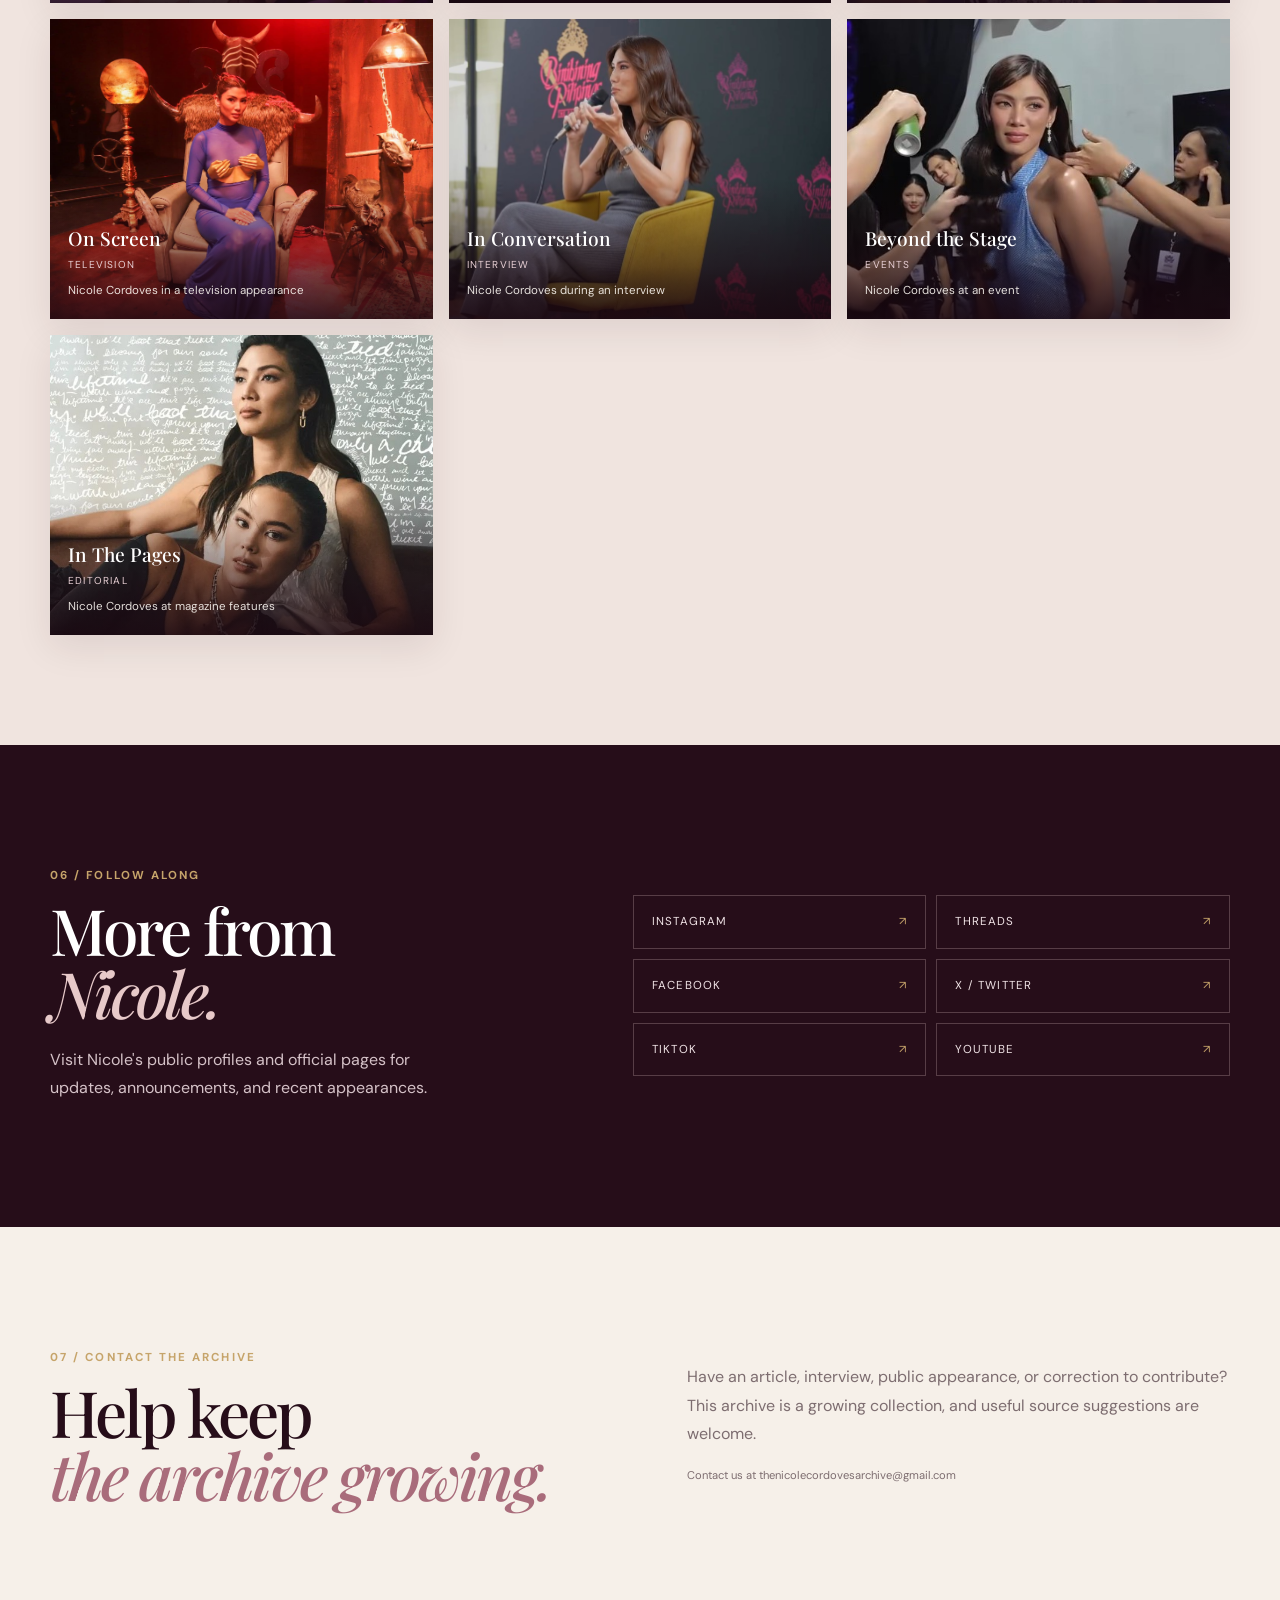
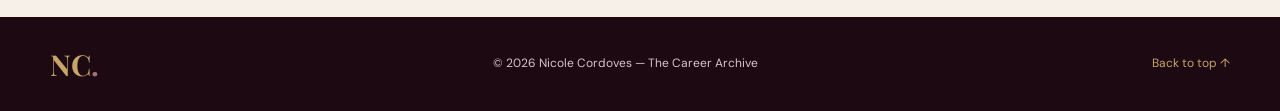
==== commit bfe67b67: "Gallery update" ====
--- a/index.html
+++ b/index.html
@@ -7,6 +7,17 @@
   <meta name="theme-color" content="#260d19">
   <meta name="description" content="An archive documenting Nicole Cordoves' public career, pageantry, hosting, television work, articles and appearances.">
   <title>Nicole Cordoves | The Career Archive</title>
+  <script>
+  if (new URLSearchParams(window.location.search).get("fromArchive") === "1") {
+    document.documentElement.classList.add("returning-from-archive");
+  }
+</script>
+
+<style>
+  html.returning-from-archive #intro {
+    display: none !important;
+  }
+</style>
 
   <link rel="preconnect" href="https://fonts.googleapis.com">
   <link rel="preconnect" href="https://fonts.gstatic.com" crossorigin>
@@ -71,7 +82,7 @@
       <div class="container hero-grid">
 
         <div class="hero-copy reveal">
-          <p class="eyebrow">Nicole Cordoves Archive</p>
+          <p class="eyebrow">The Nicole Cordoves Archive</p>
           <h1 class="hero-title">Nicole<br><span>Cordoves.</span></h1>
 
           <p class="hero-role">
--- a/css/gallery.css
+++ b/css/gallery.css
@@ -1,3 +1,7 @@
+
+/* ========================================
+   PHOTO GALLERY
+======================================== */
 
 .photos-section {
   background: #f0e4df;
@@ -18,10 +22,14 @@
 
 .photo-card {
   position: relative;
+  display: block;
+  min-width: 0;
   min-height: 300px;
   overflow: hidden;
   background: #d6b0b5;
   box-shadow: 0 12px 35px rgba(40, 12, 25, .09);
+  color: white;
+  text-decoration: none;
 }
 
 .photo-card img {
@@ -48,21 +56,31 @@
   color: white;
   background: linear-gradient(
     transparent,
-    rgba(26, 8, 17, .82)
+    rgba(26, 8, 17, .88)
   );
 }
 
 .photo-caption strong {
   display: block;
+  margin-bottom: 5px;
   font: 500 1.2rem var(--serif);
-  margin-bottom: 5px;
 }
 
 .photo-caption span {
+  display: block;
   color: #e8d0d5;
   font-size: .63rem;
   letter-spacing: .12em;
   text-transform: uppercase;
+}
+
+.photo-caption .photo-description {
+  margin: 9px 0 0;
+  color: rgba(255, 250, 245, .88);
+  font-size: .72rem;
+  line-height: 1.6;
+  letter-spacing: normal;
+  text-transform: none;
 }
 
 .photo-card[hidden] {
@@ -81,17 +99,40 @@
   padding: 2px 5px;
 }
 
-/* Tablet */
+/* FILTER BUTTONS */
+
+.photo-filter {
+  padding: 9px 17px;
+  border: 1px solid var(--line);
+  border-radius: 30px;
+  background: transparent;
+  color: var(--wine);
+  font-family: var(--sans);
+  font-size: .7rem;
+  cursor: pointer;
+  transition: .25s ease;
+}
+
+.photo-filter:hover,
+.photo-filter.active {
+  background: var(--wine);
+  border-color: var(--wine);
+  color: white;
+}
+
+/* TABLET */
+
 @media (max-width: 900px) {
   .photo-grid {
     grid-template-columns: repeat(2, minmax(0, 1fr));
   }
 }
 
-/* Mobile */
+/* MOBILE */
+
 @media (max-width: 600px) {
   .photo-grid {
-    grid-template-columns: 1fr 1fr;
+    grid-template-columns: repeat(2, minmax(0, 1fr));
     gap: 10px;
   }
 
@@ -110,4 +151,18 @@
   .photo-caption span {
     font-size: .55rem;
   }
+
+  .photo-caption .photo-description {
+    font-size: .63rem;
+    line-height: 1.45;
+  }
+
+  .photo-filters {
+    gap: 7px;
+  }
+
+  .photo-filter {
+    padding: 8px 12px;
+    font-size: .63rem;
+  }
 }
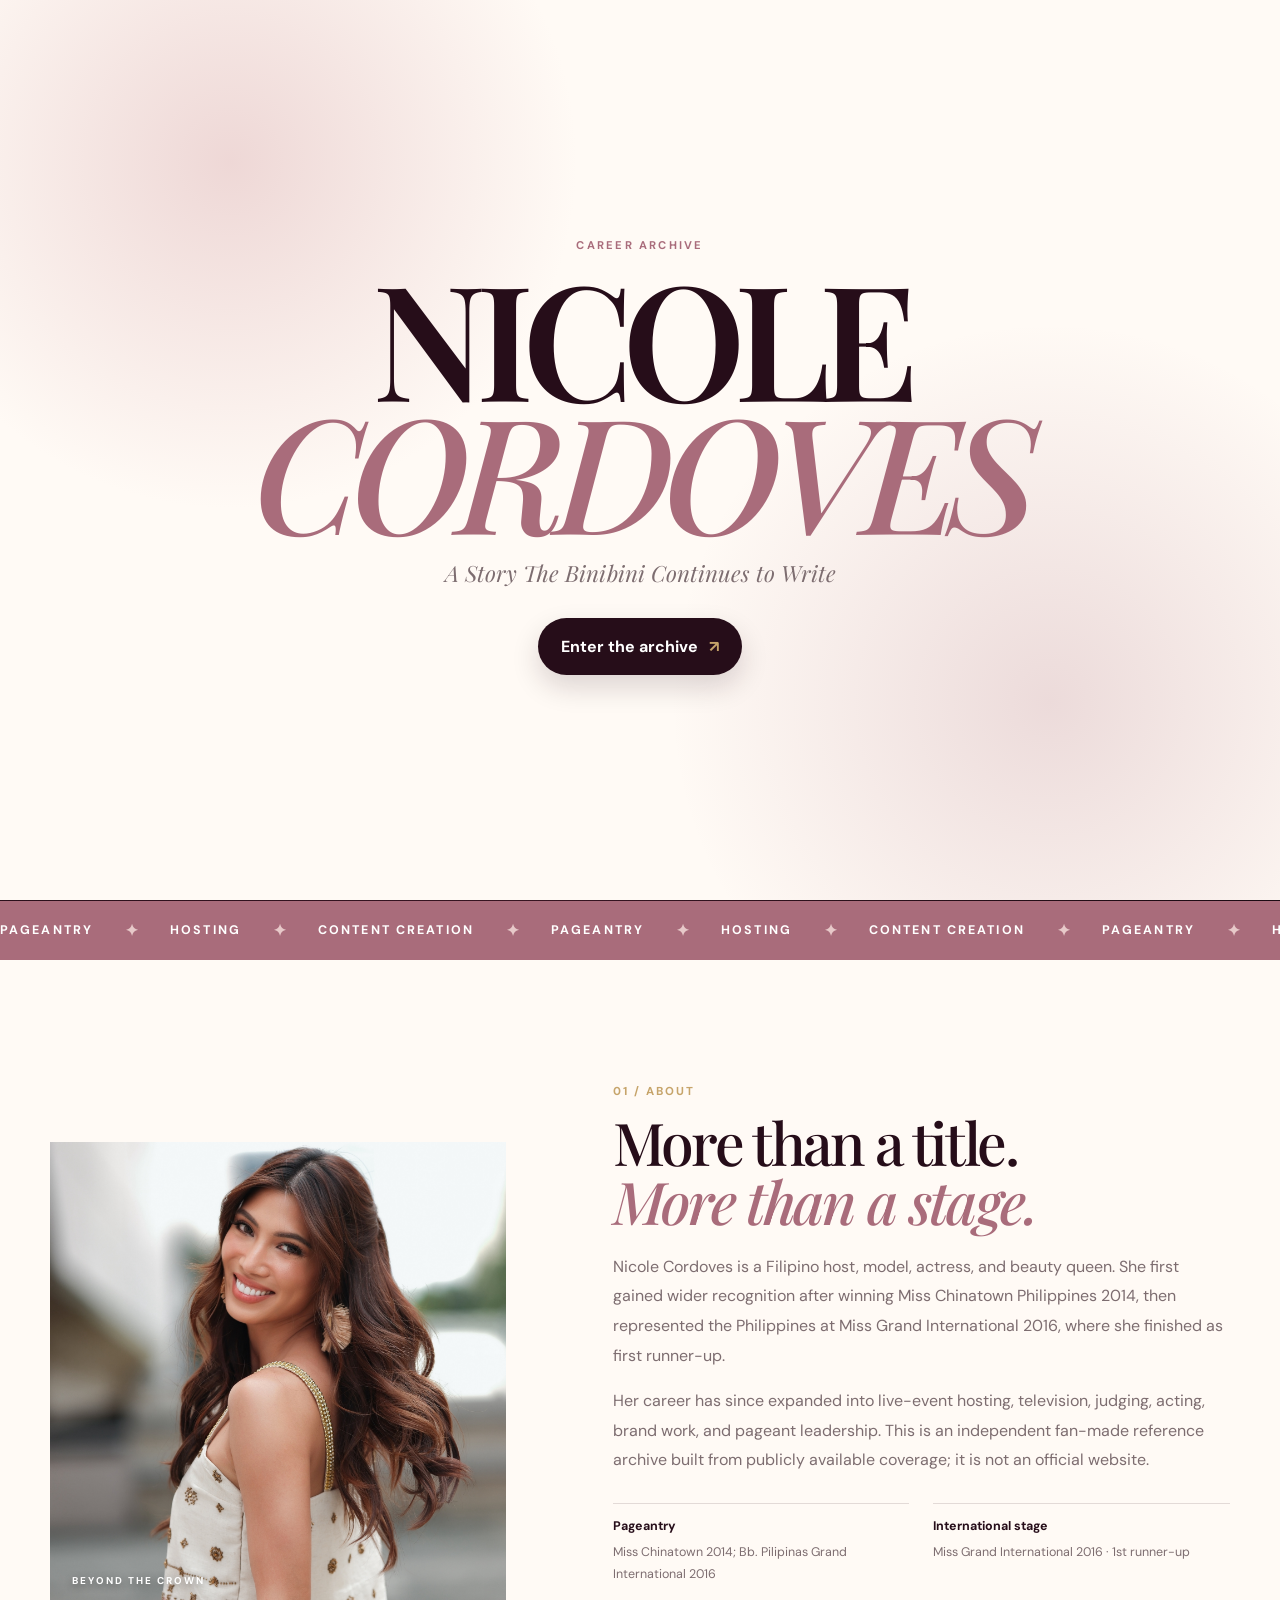
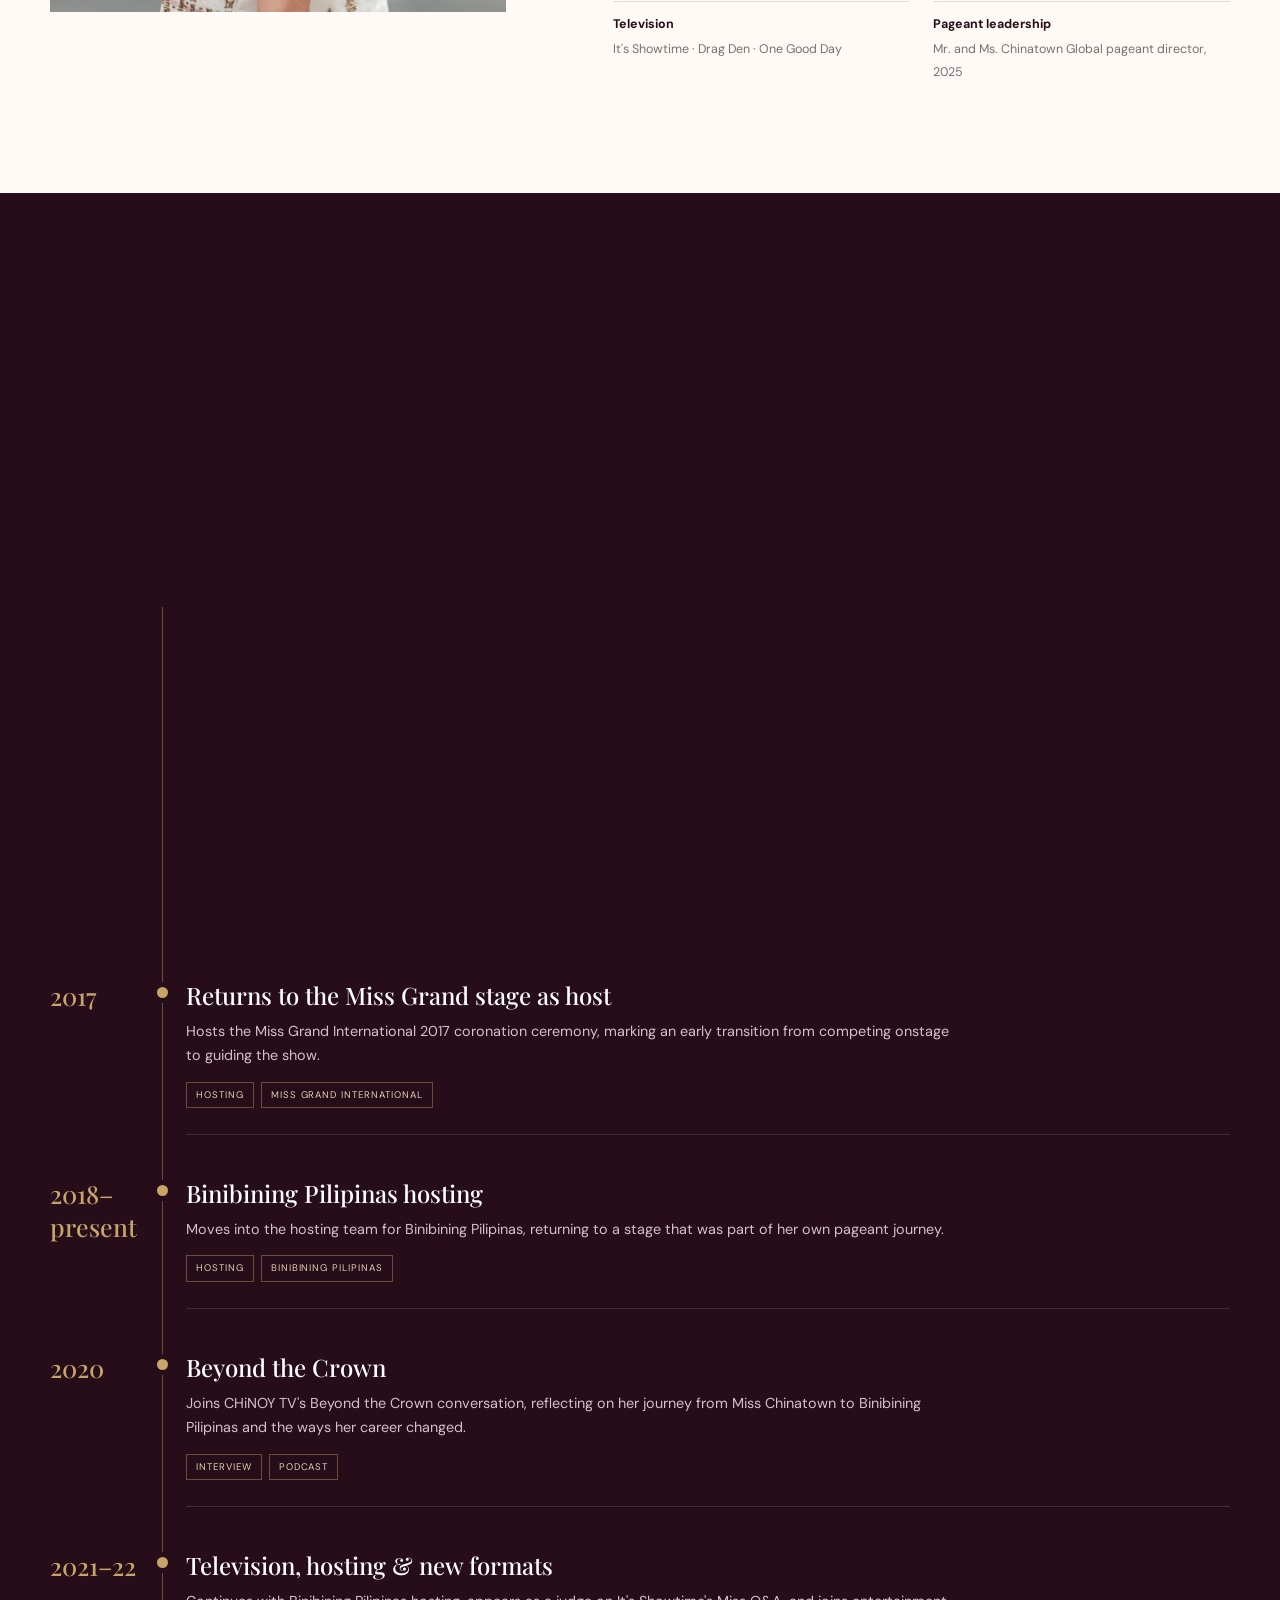
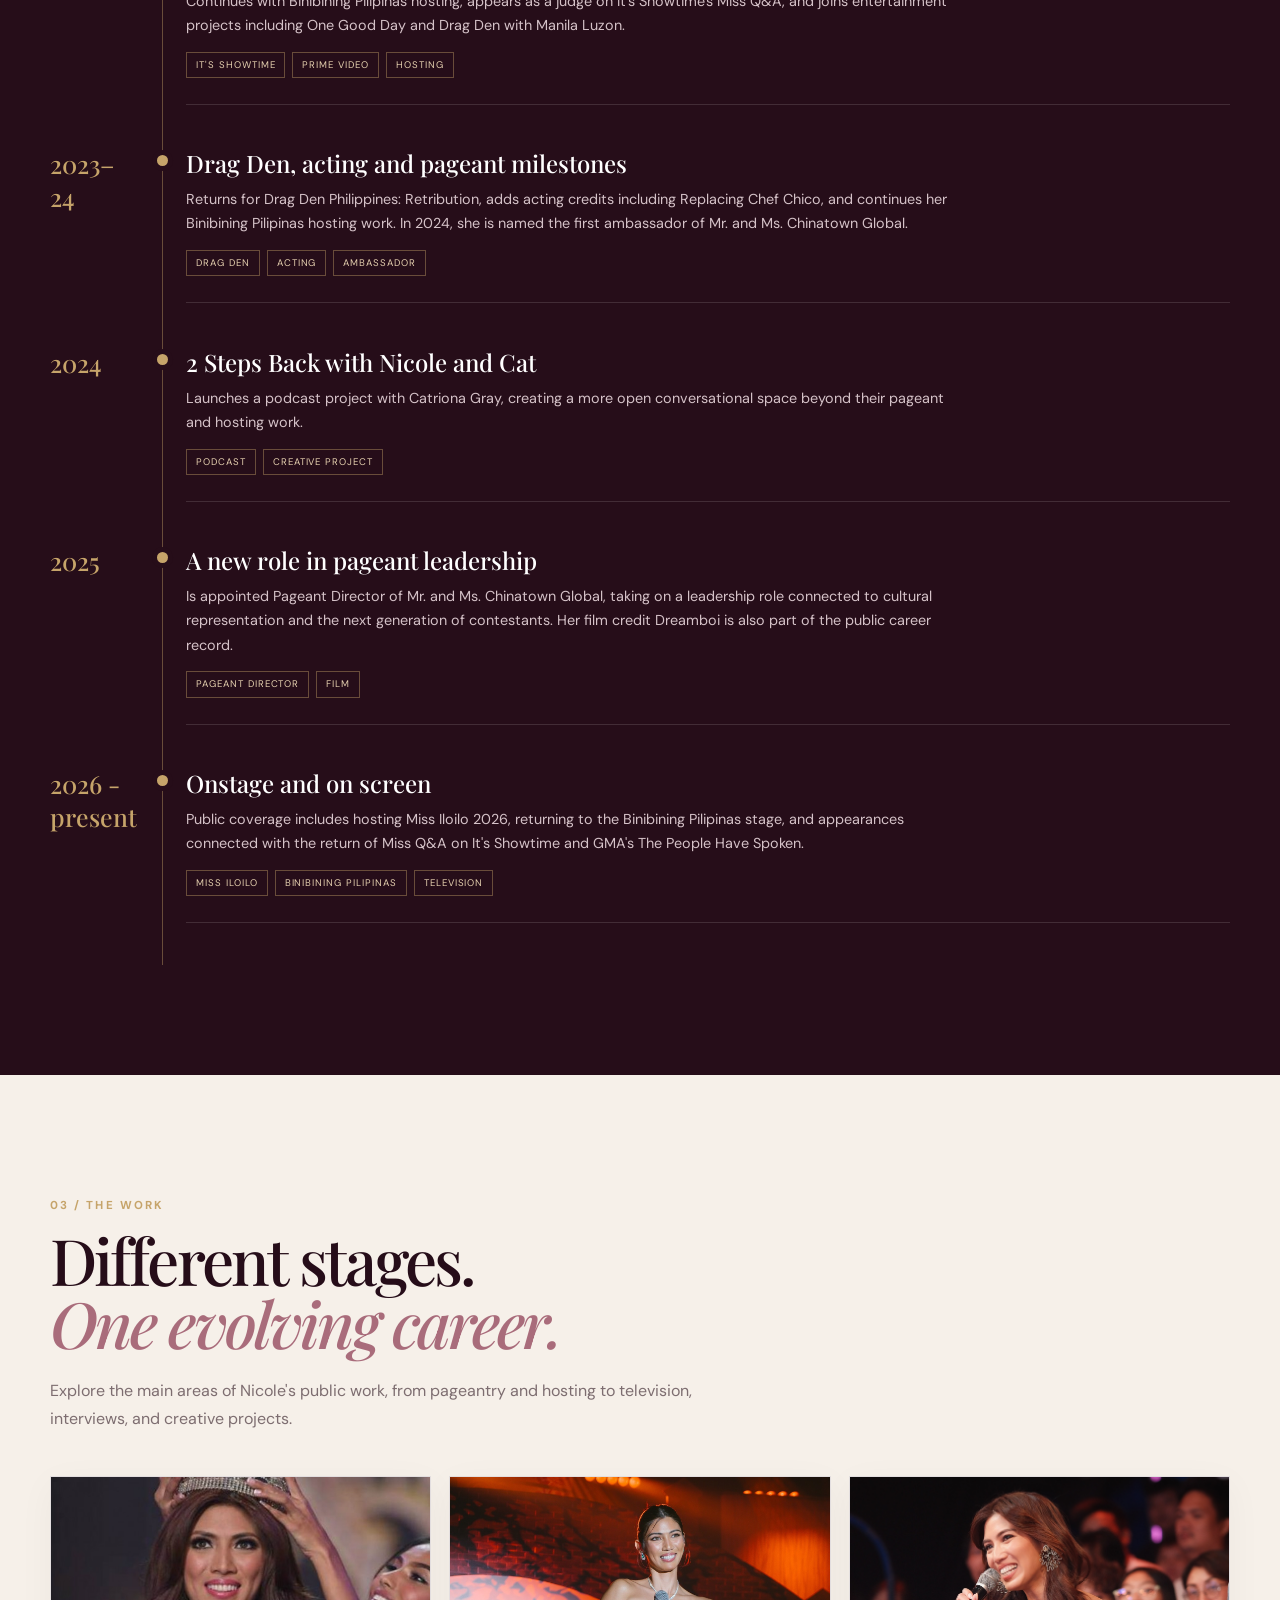
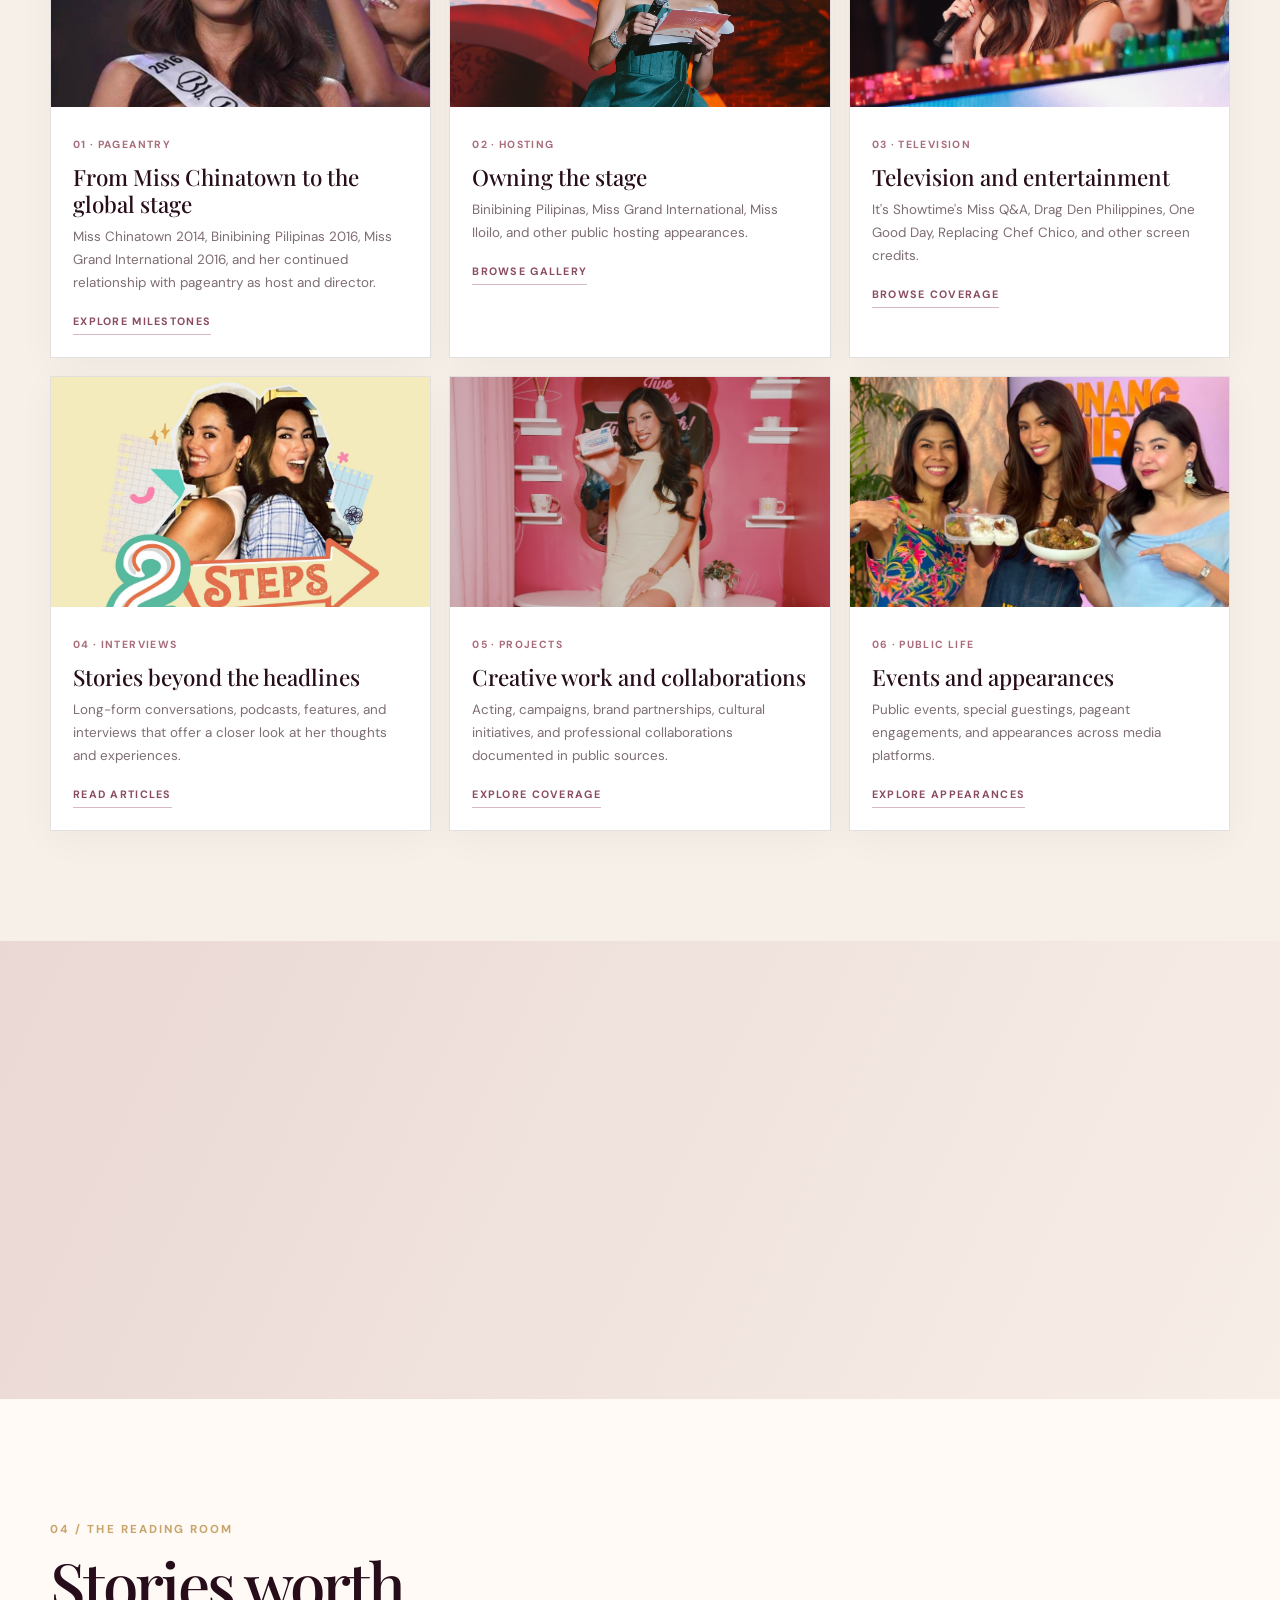
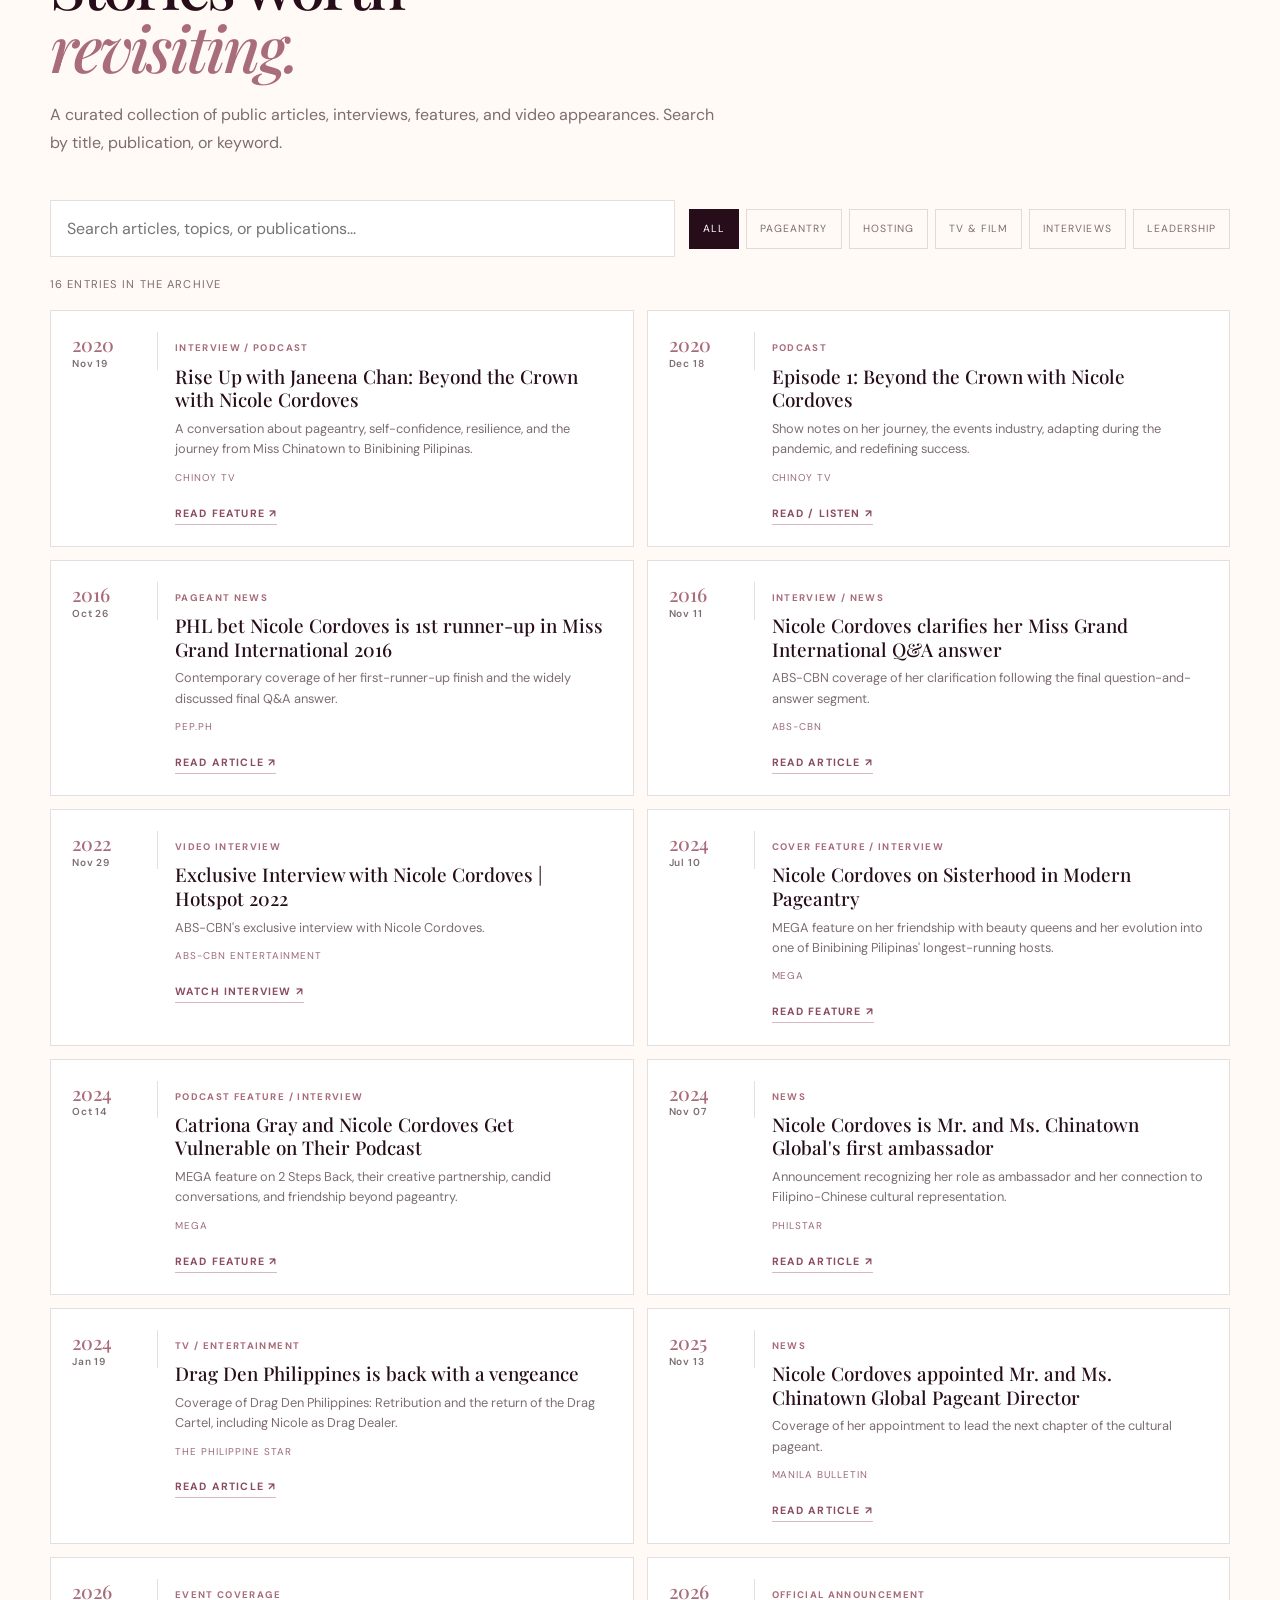
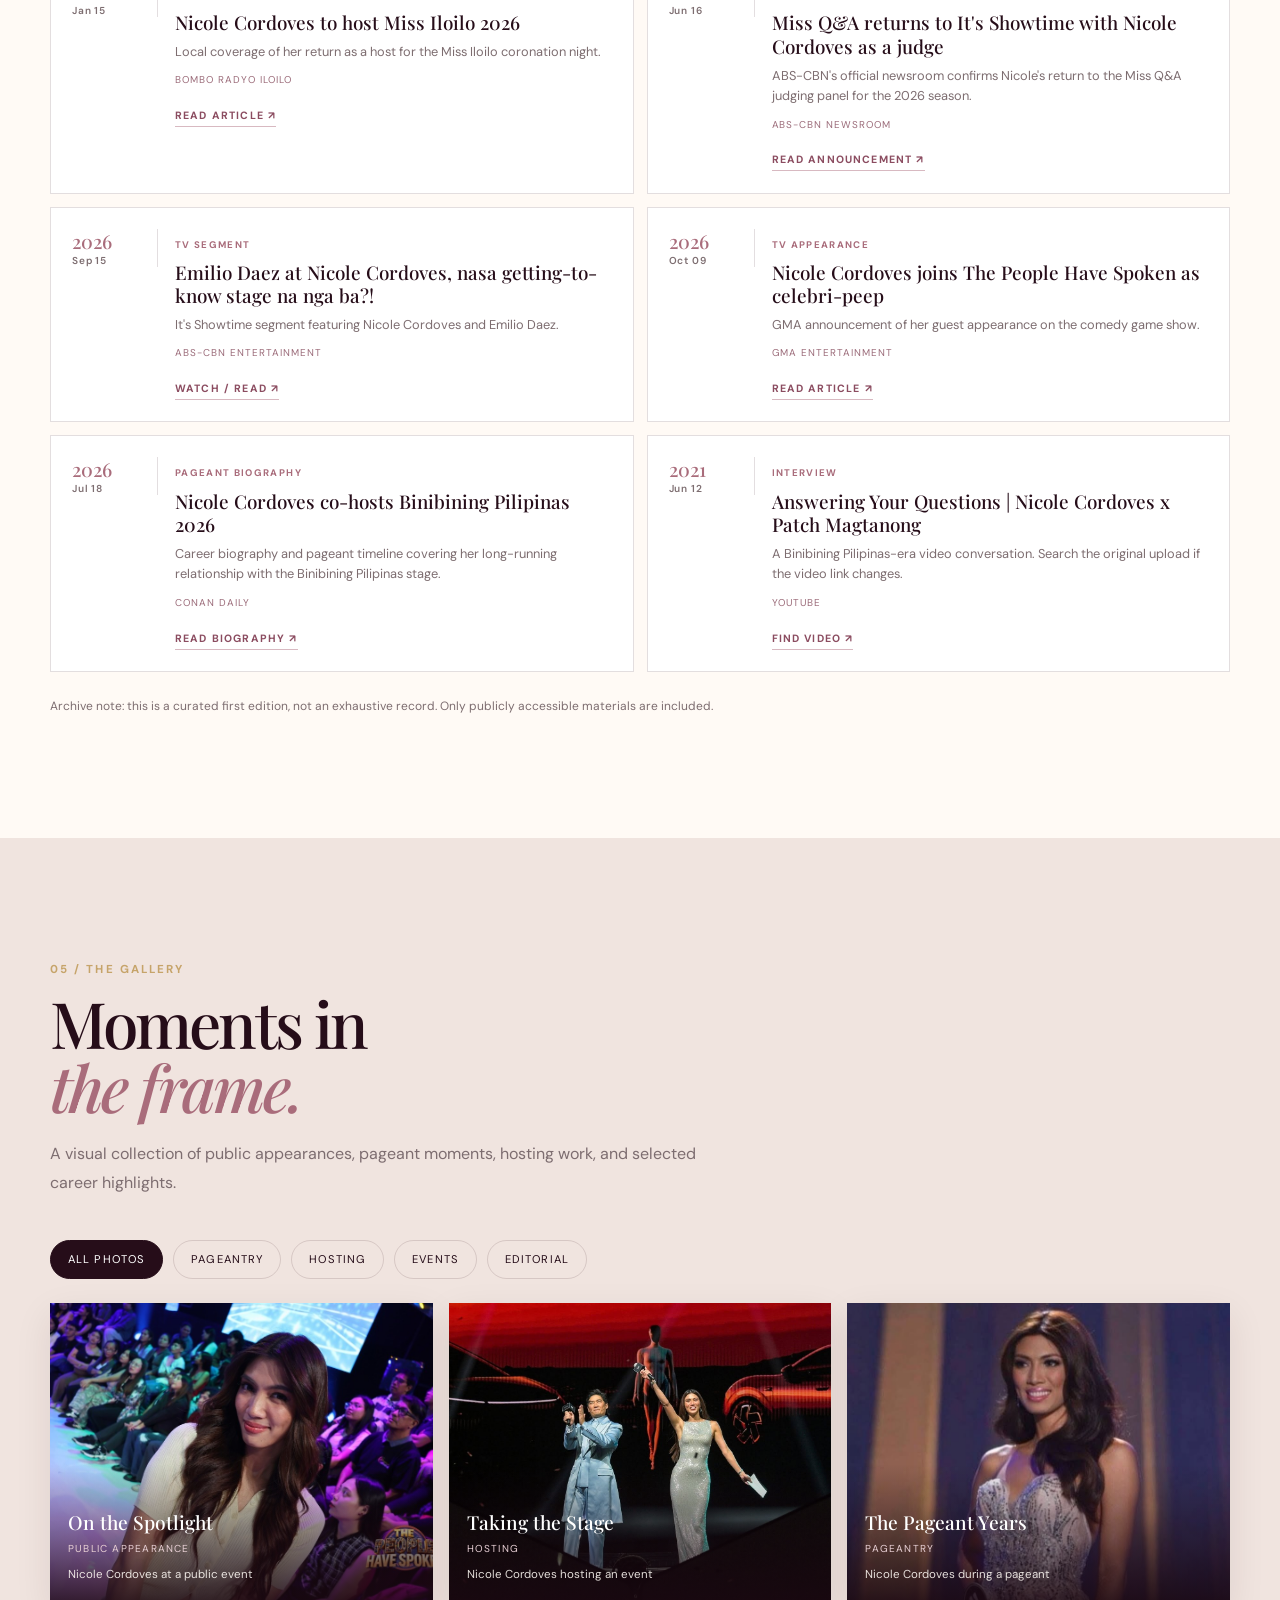
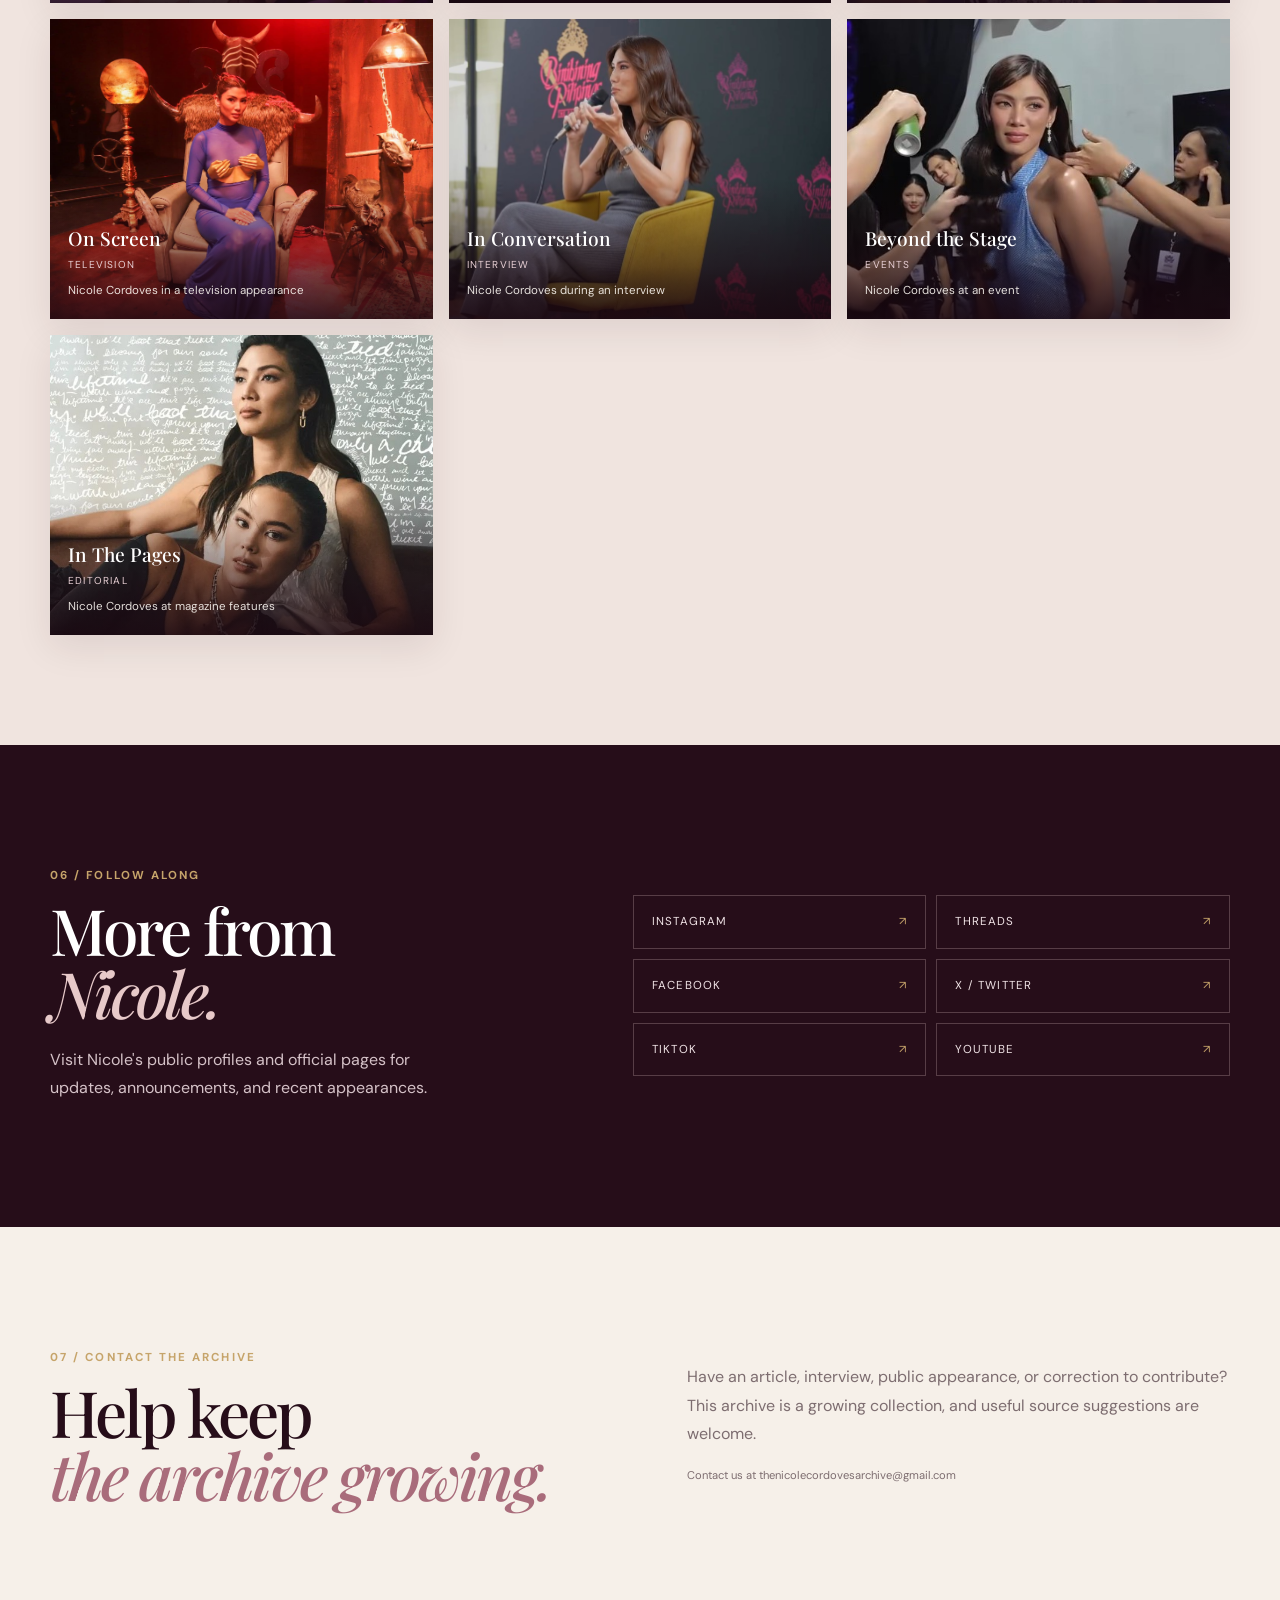
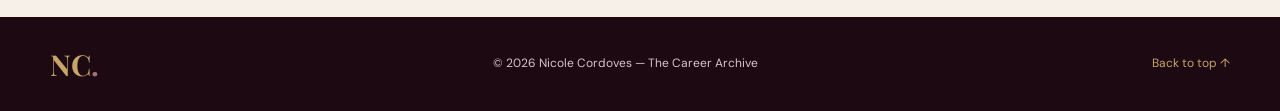
==== commit 6b8fc739: "tagline update" ====
--- a/index.html
+++ b/index.html
@@ -44,9 +44,9 @@
   <!-- INTRO SCREEN -->
   <div id="intro" aria-label="Welcome Nicole Cordoves archive">
     <div class="intro-content">
-      <p class="intro-kicker">A career archive</p>
+      <p class="intro-kicker">Career archive</p>
       <h1>NICOLE<br><em>CORDOVES</em></h1>
-      <p class="intro-tagline">A Story Nicole Continues to Write</p>
+      <p class="intro-tagline">A Story The Binibini Continues to Write</p>
       <button id="enterBtn" type="button">
         Enter the archive <span aria-hidden="true">↗</span>
       </button>
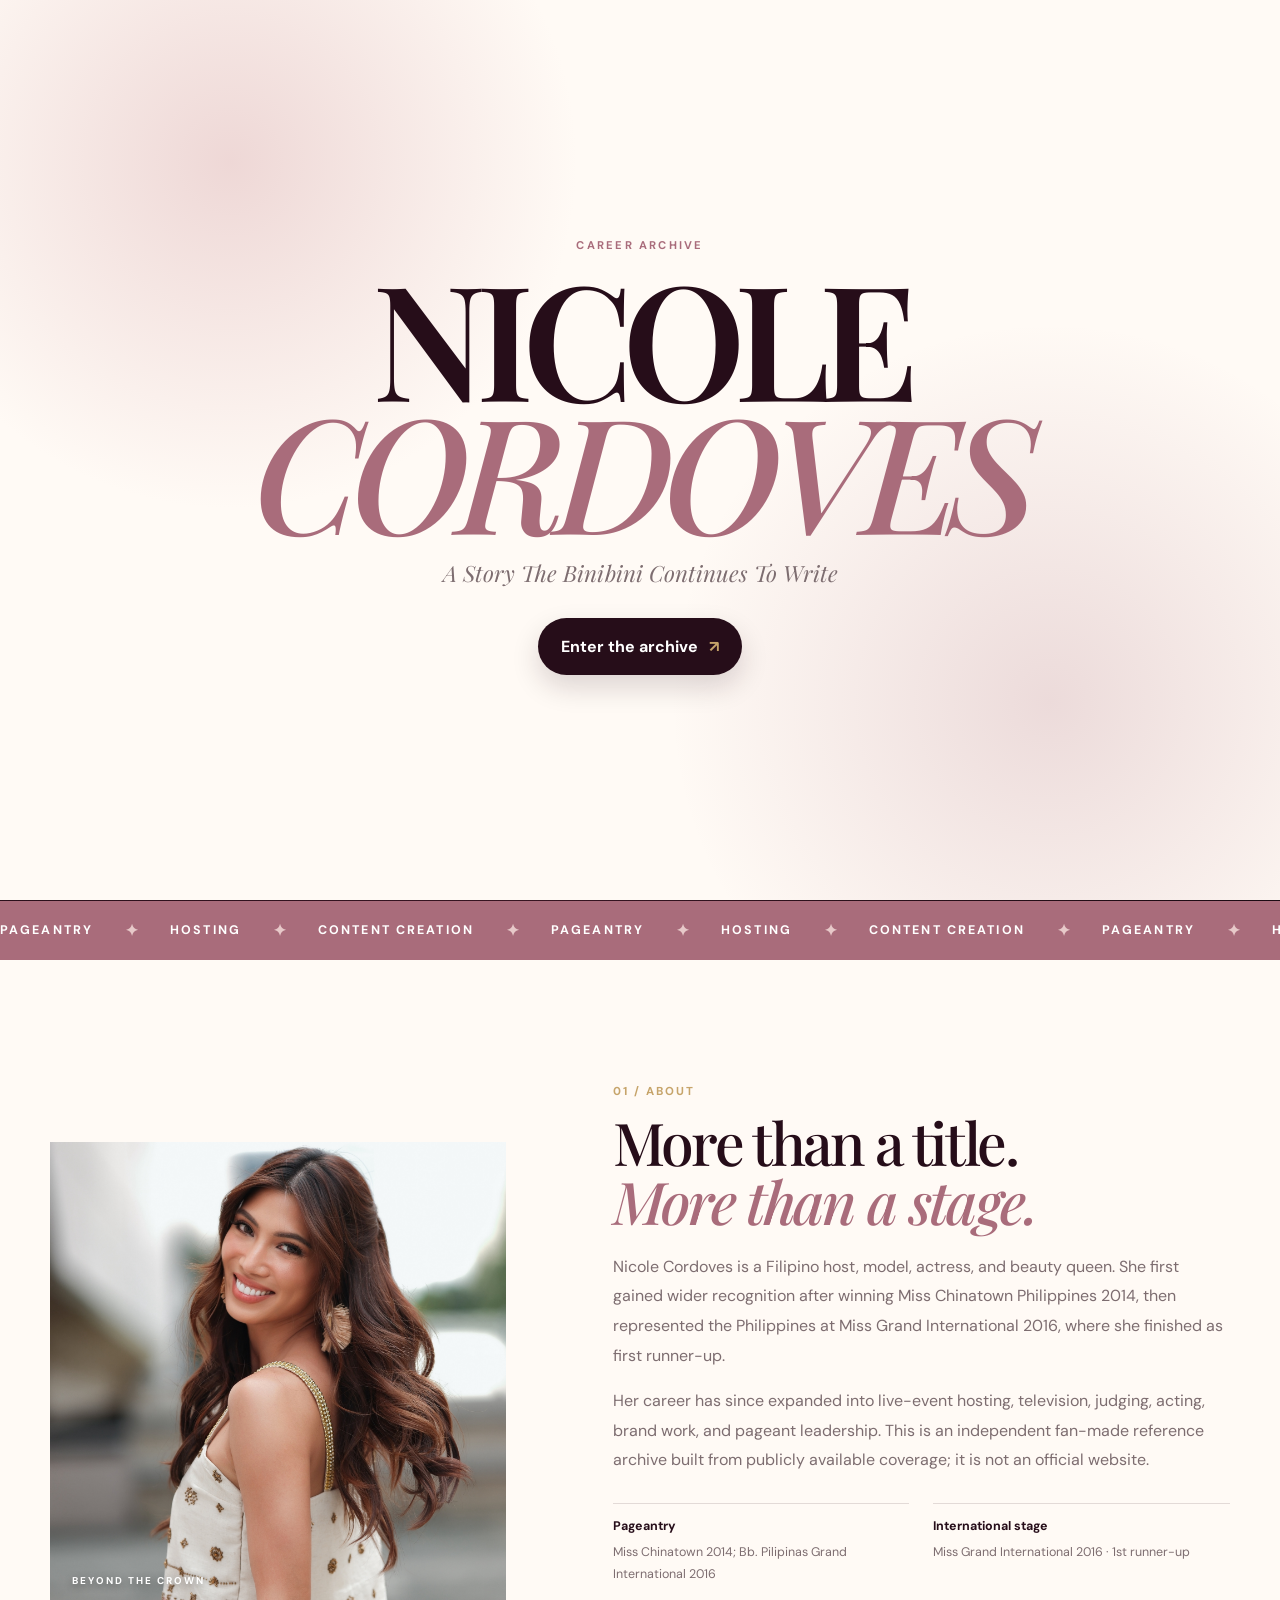
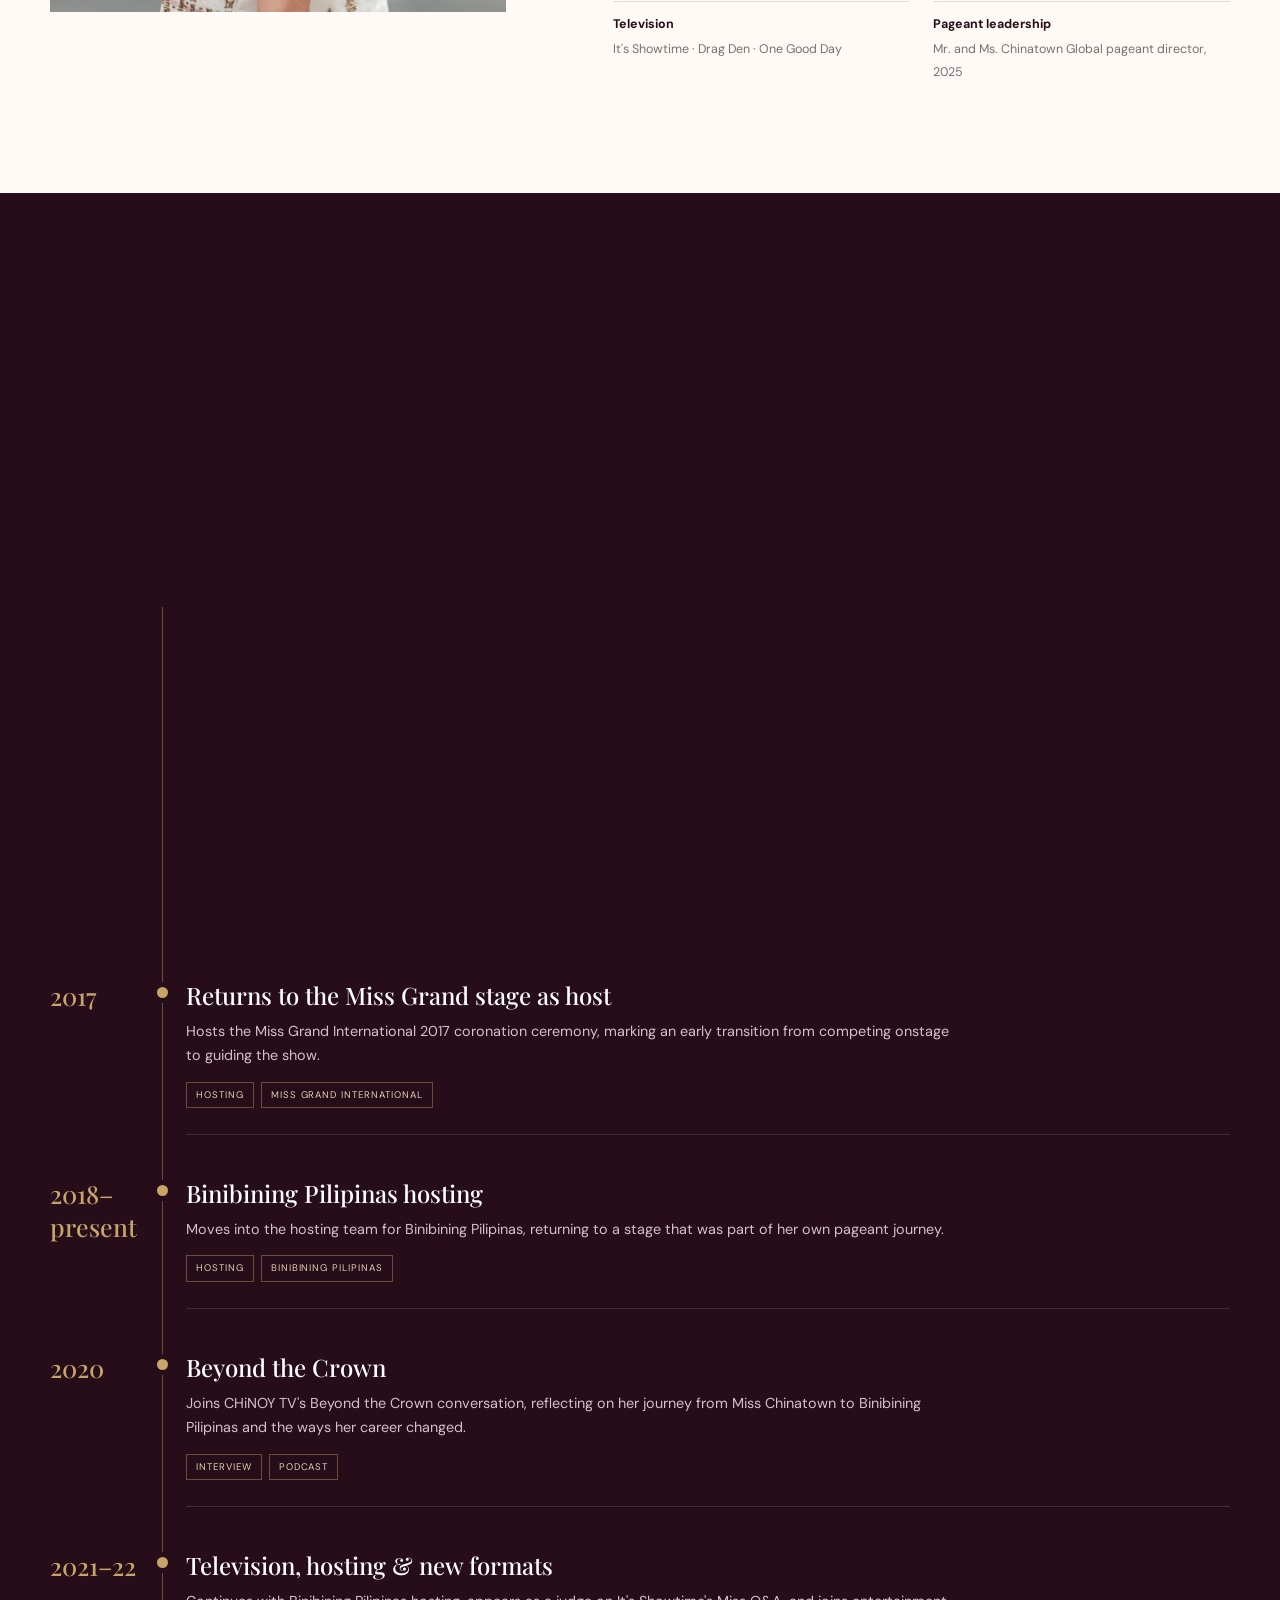
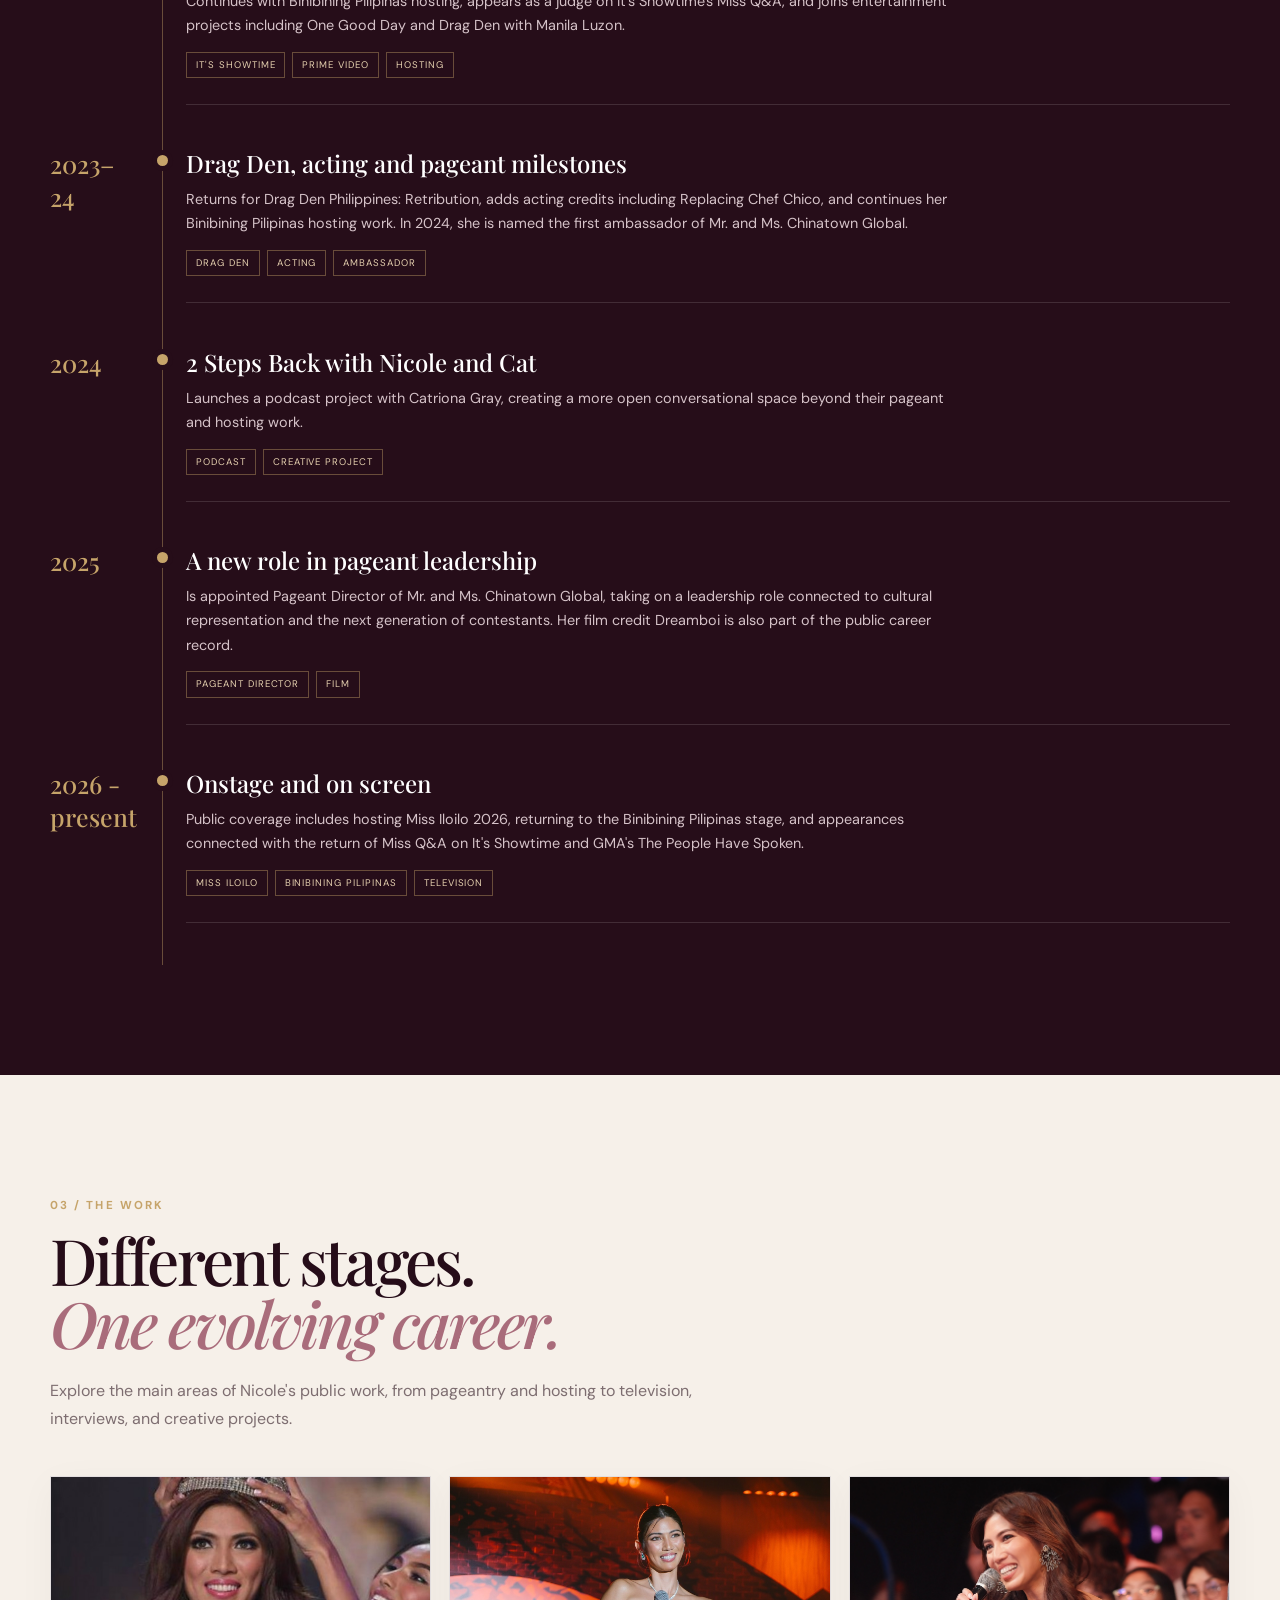
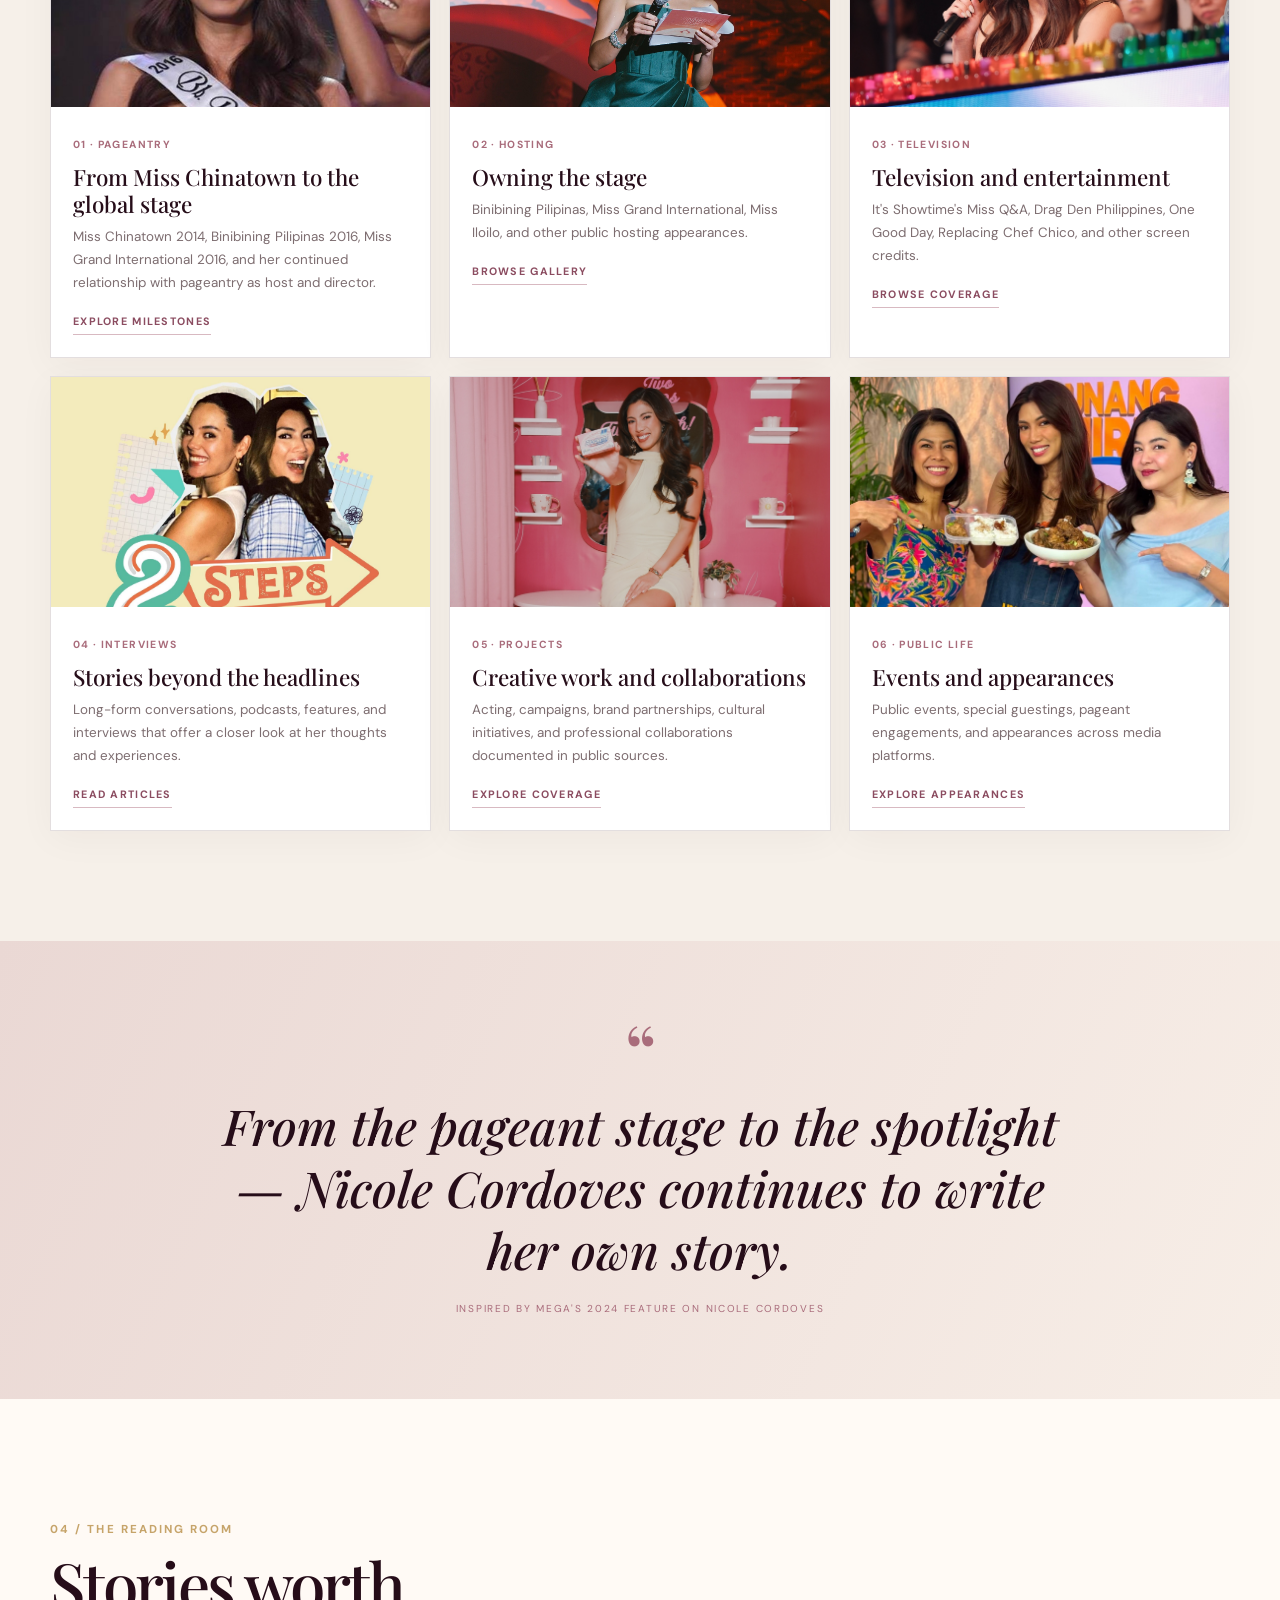
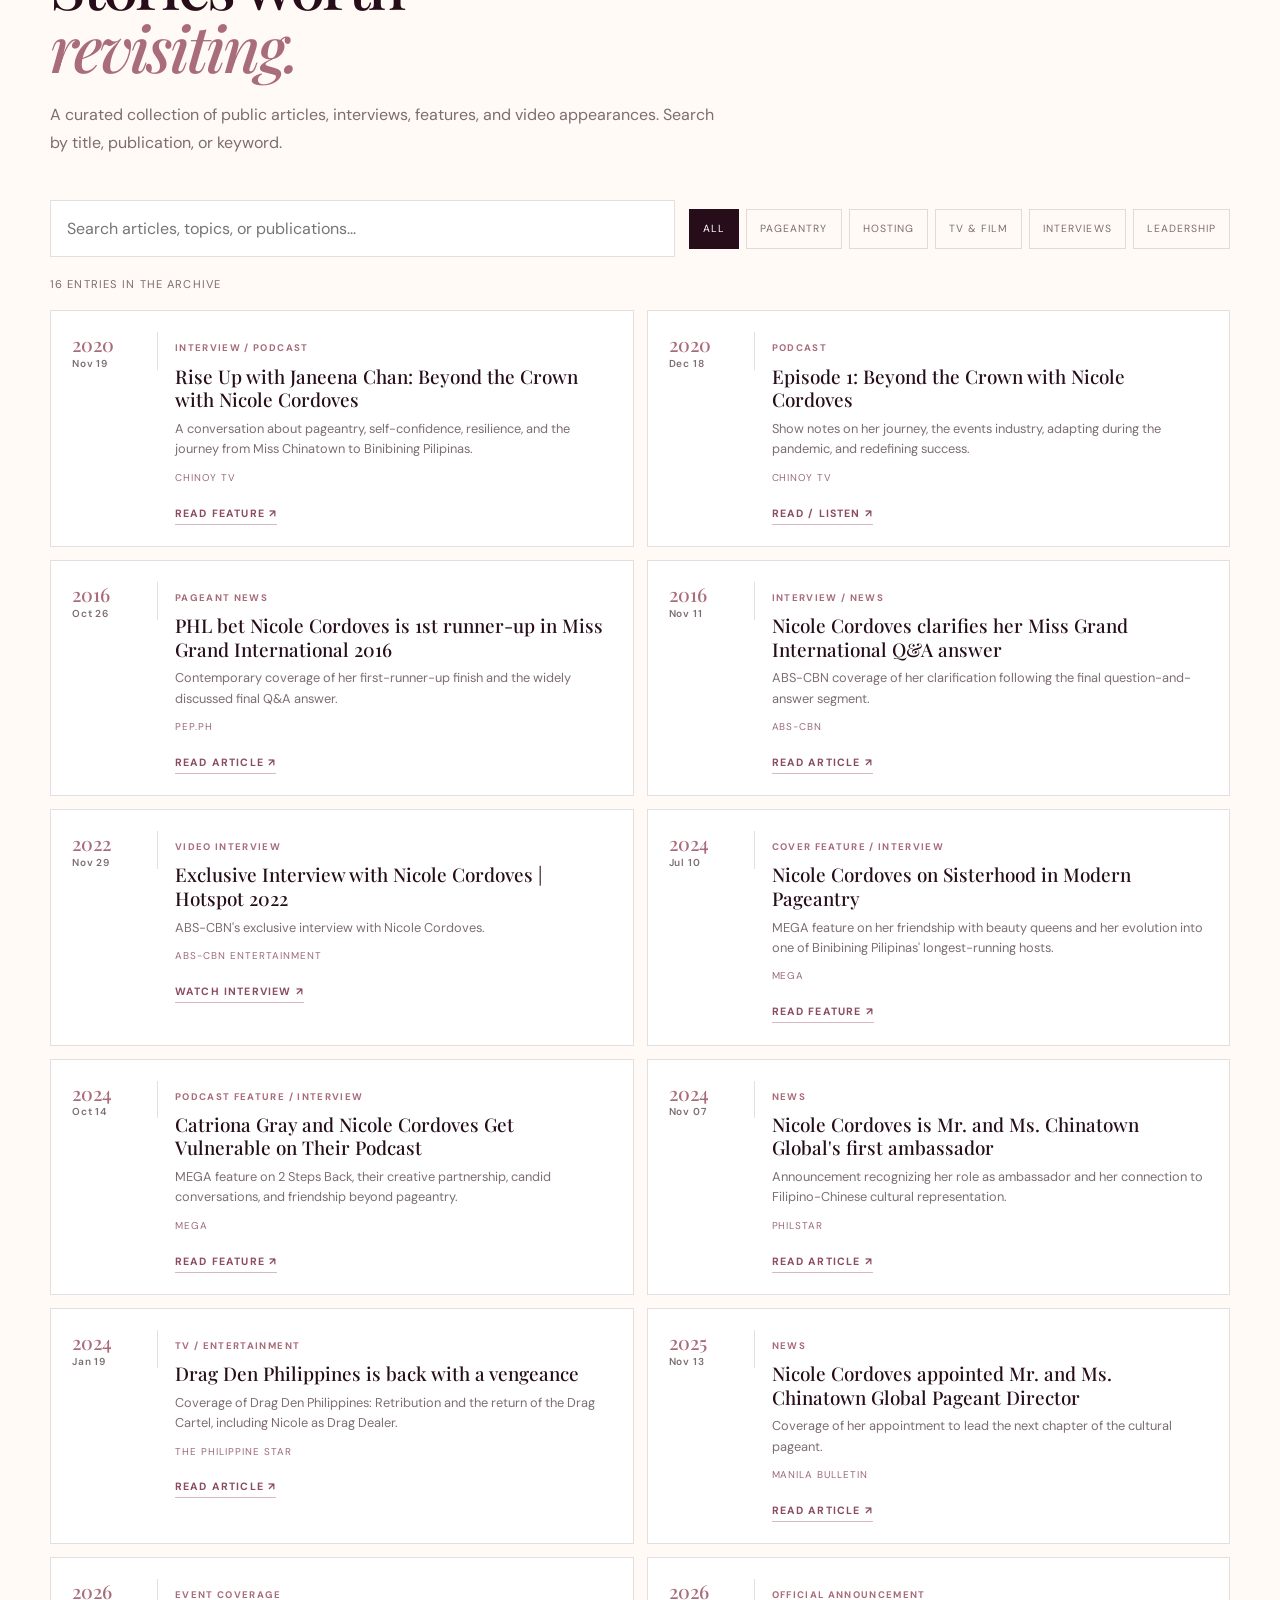
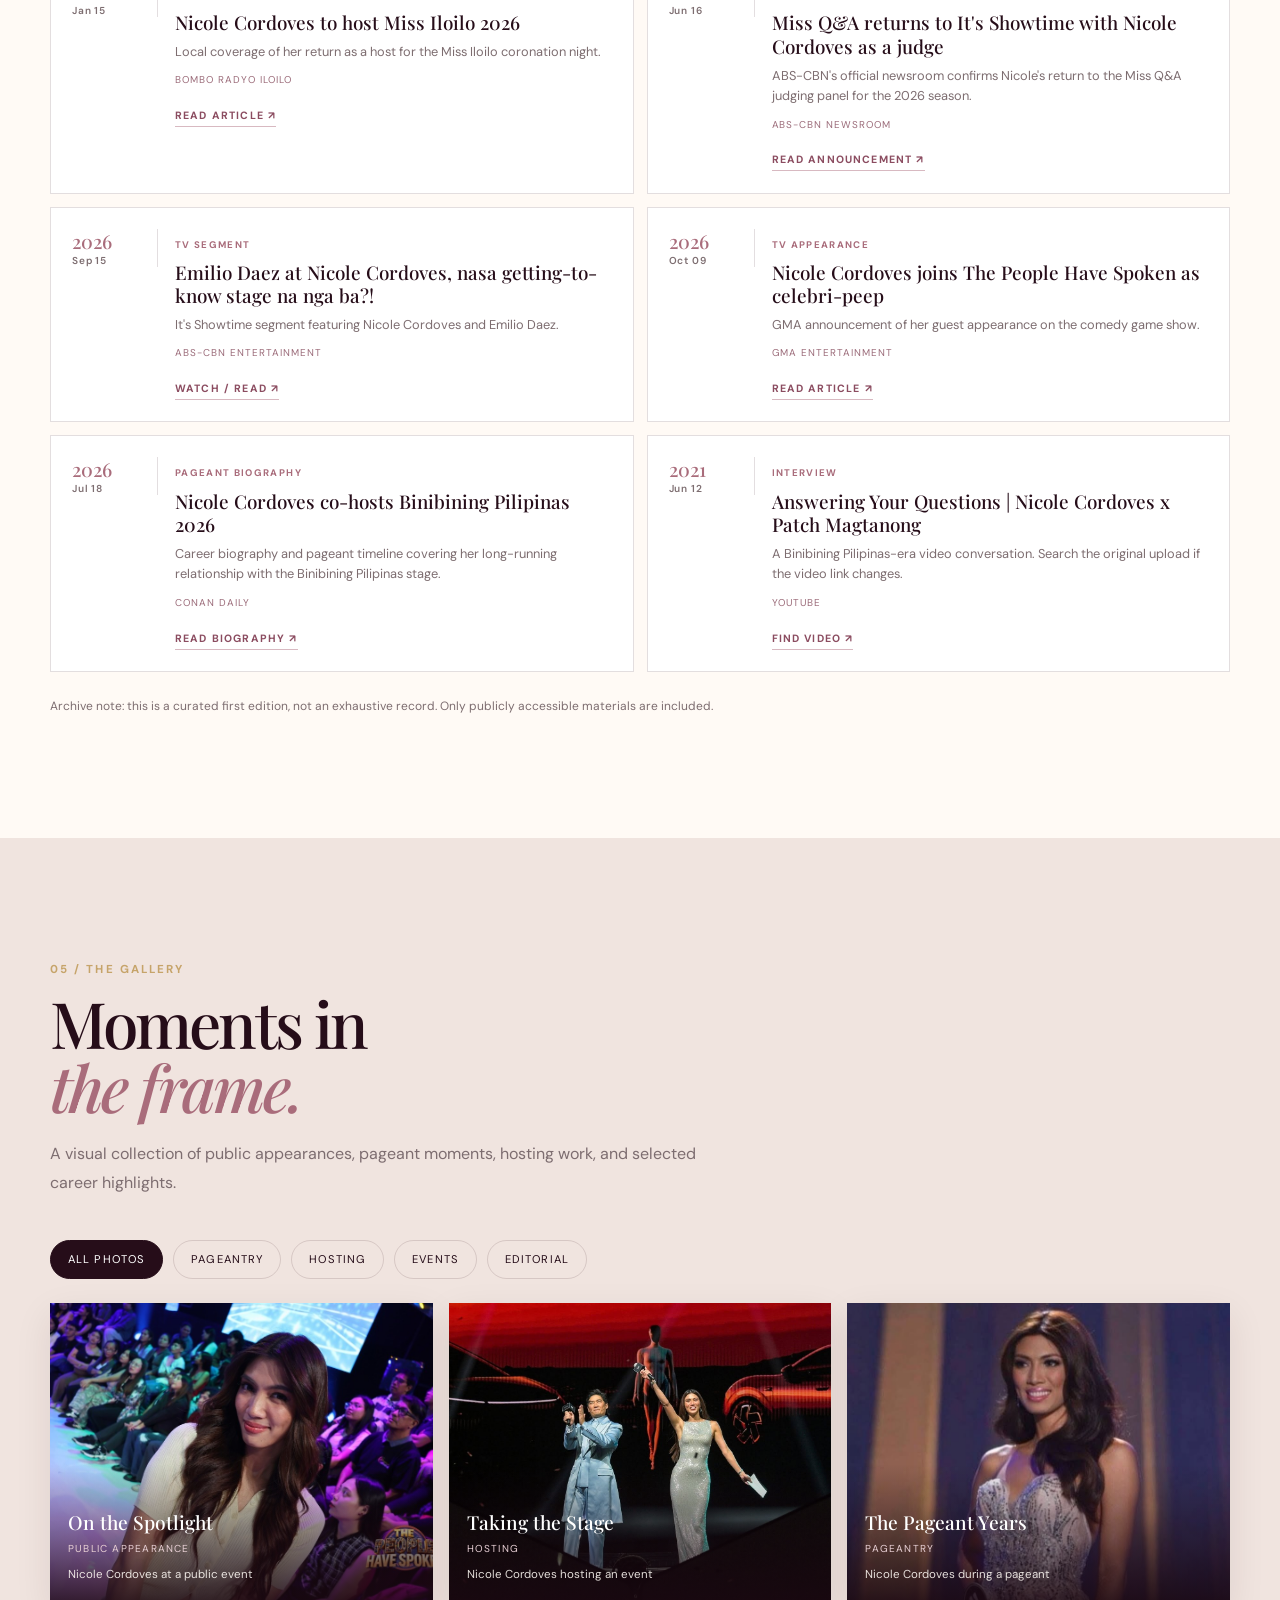
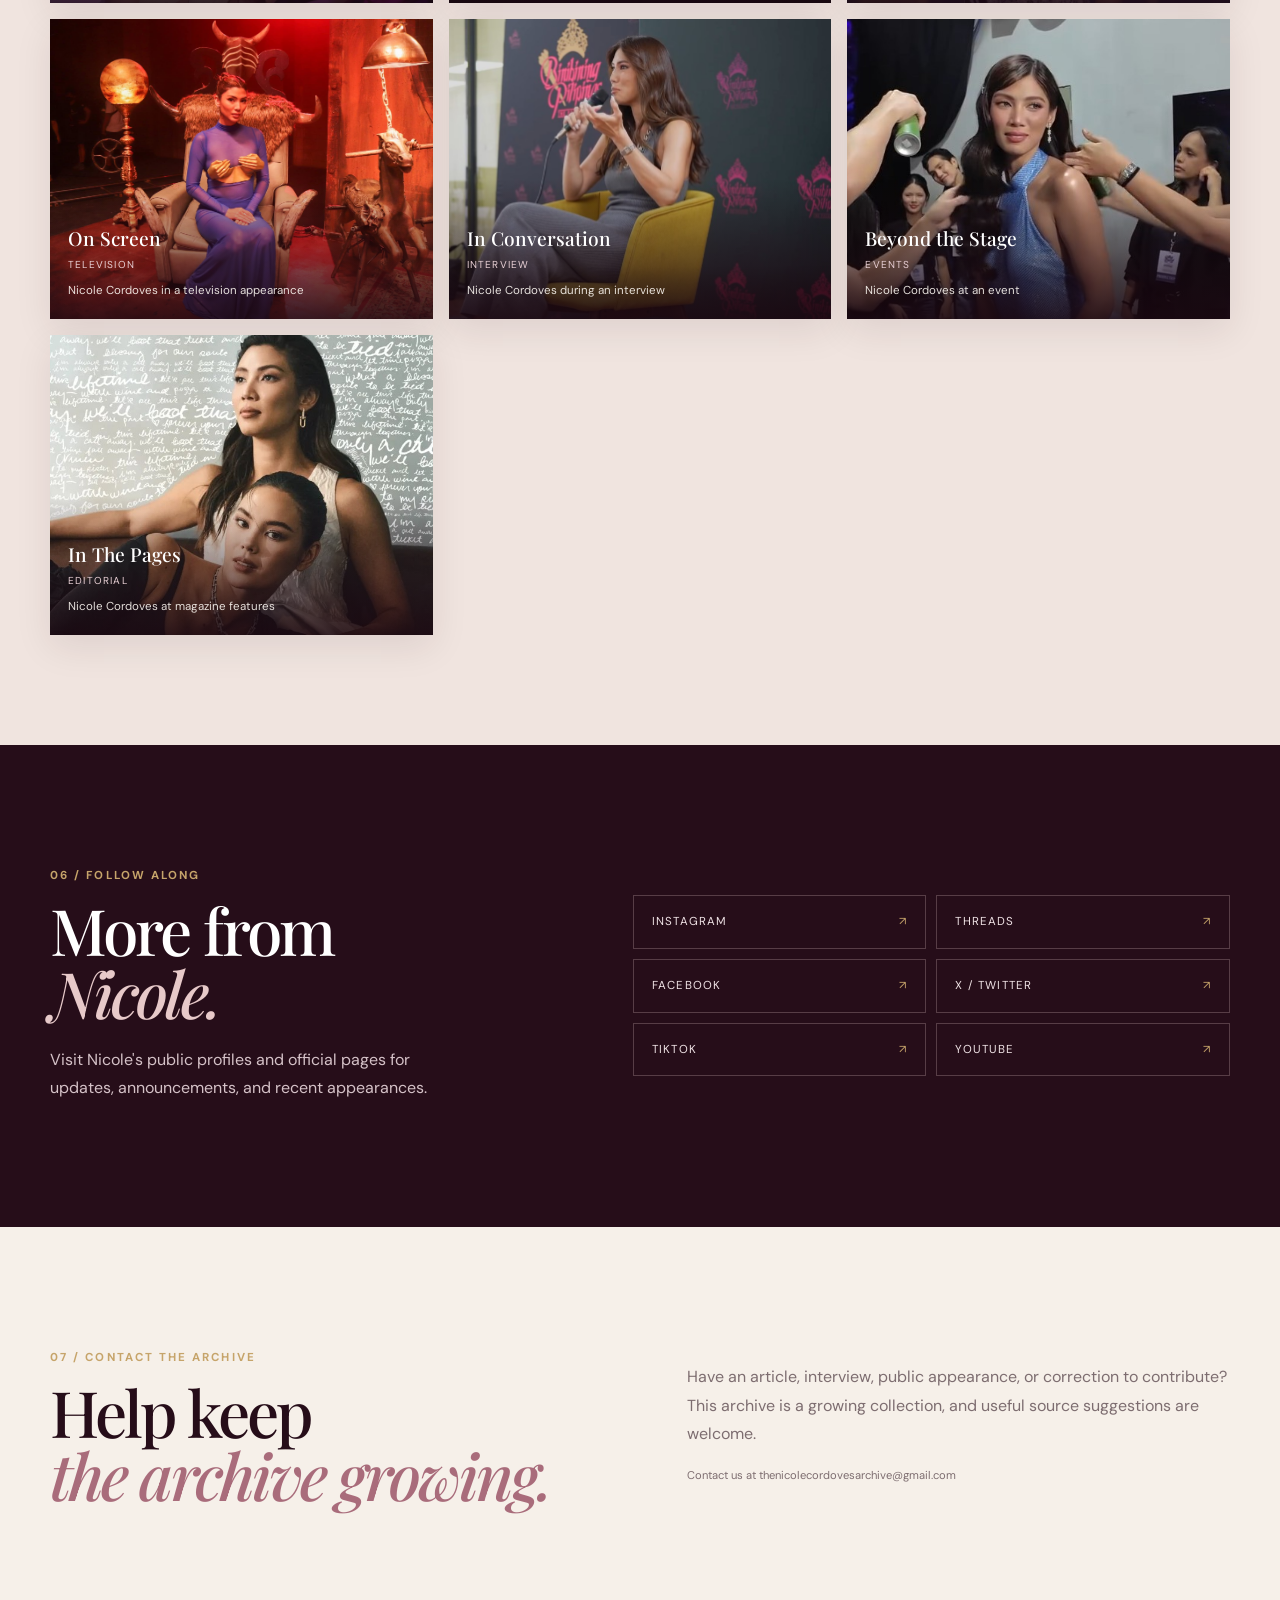
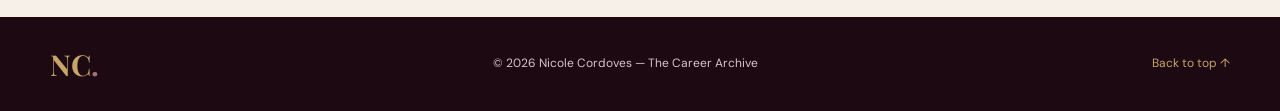
==== commit 094180a5: "hero - uppercase" ====
--- a/index.html
+++ b/index.html
@@ -46,7 +46,7 @@
     <div class="intro-content">
       <p class="intro-kicker">Career archive</p>
       <h1>NICOLE<br><em>CORDOVES</em></h1>
-      <p class="intro-tagline">A Story The Binibini Continues to Write</p>
+      <p class="intro-tagline">A Story The Binibini Continues To Write</p>
       <button id="enterBtn" type="button">
         Enter the archive <span aria-hidden="true">↗</span>
       </button>
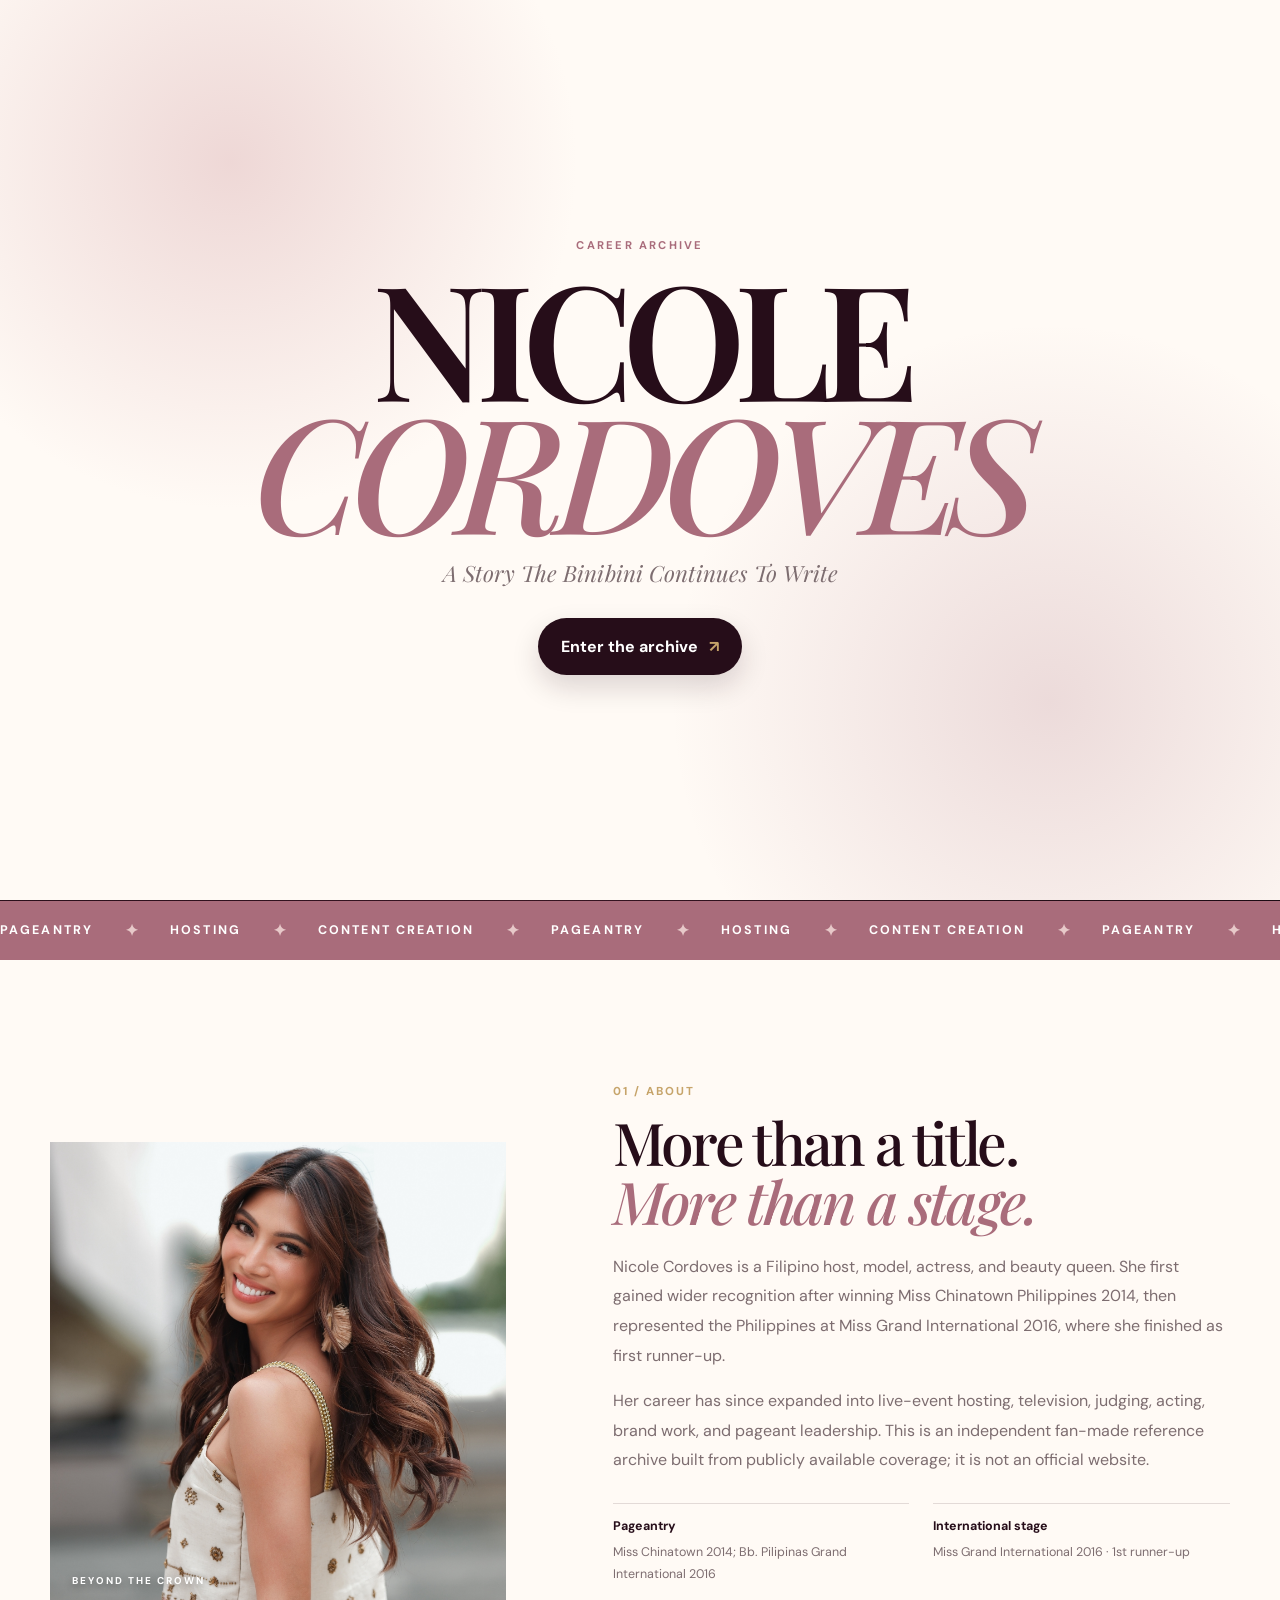
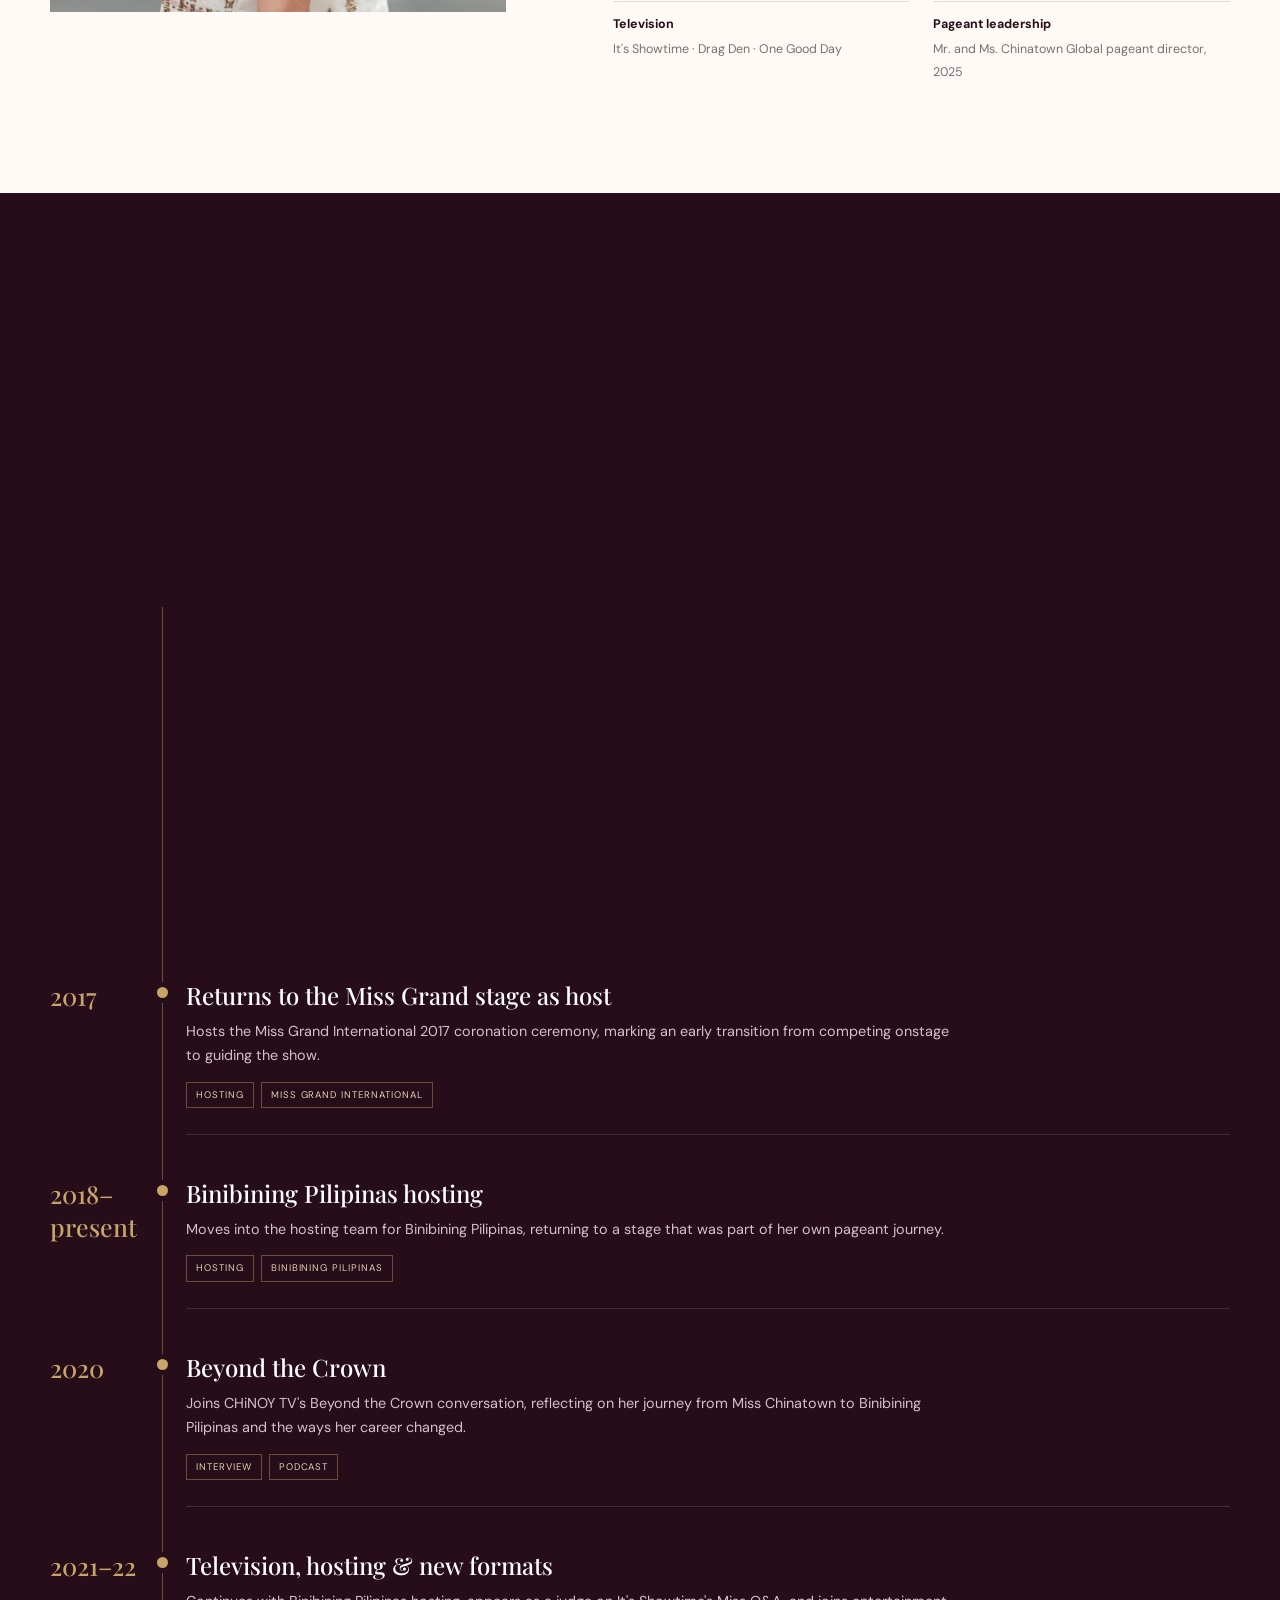
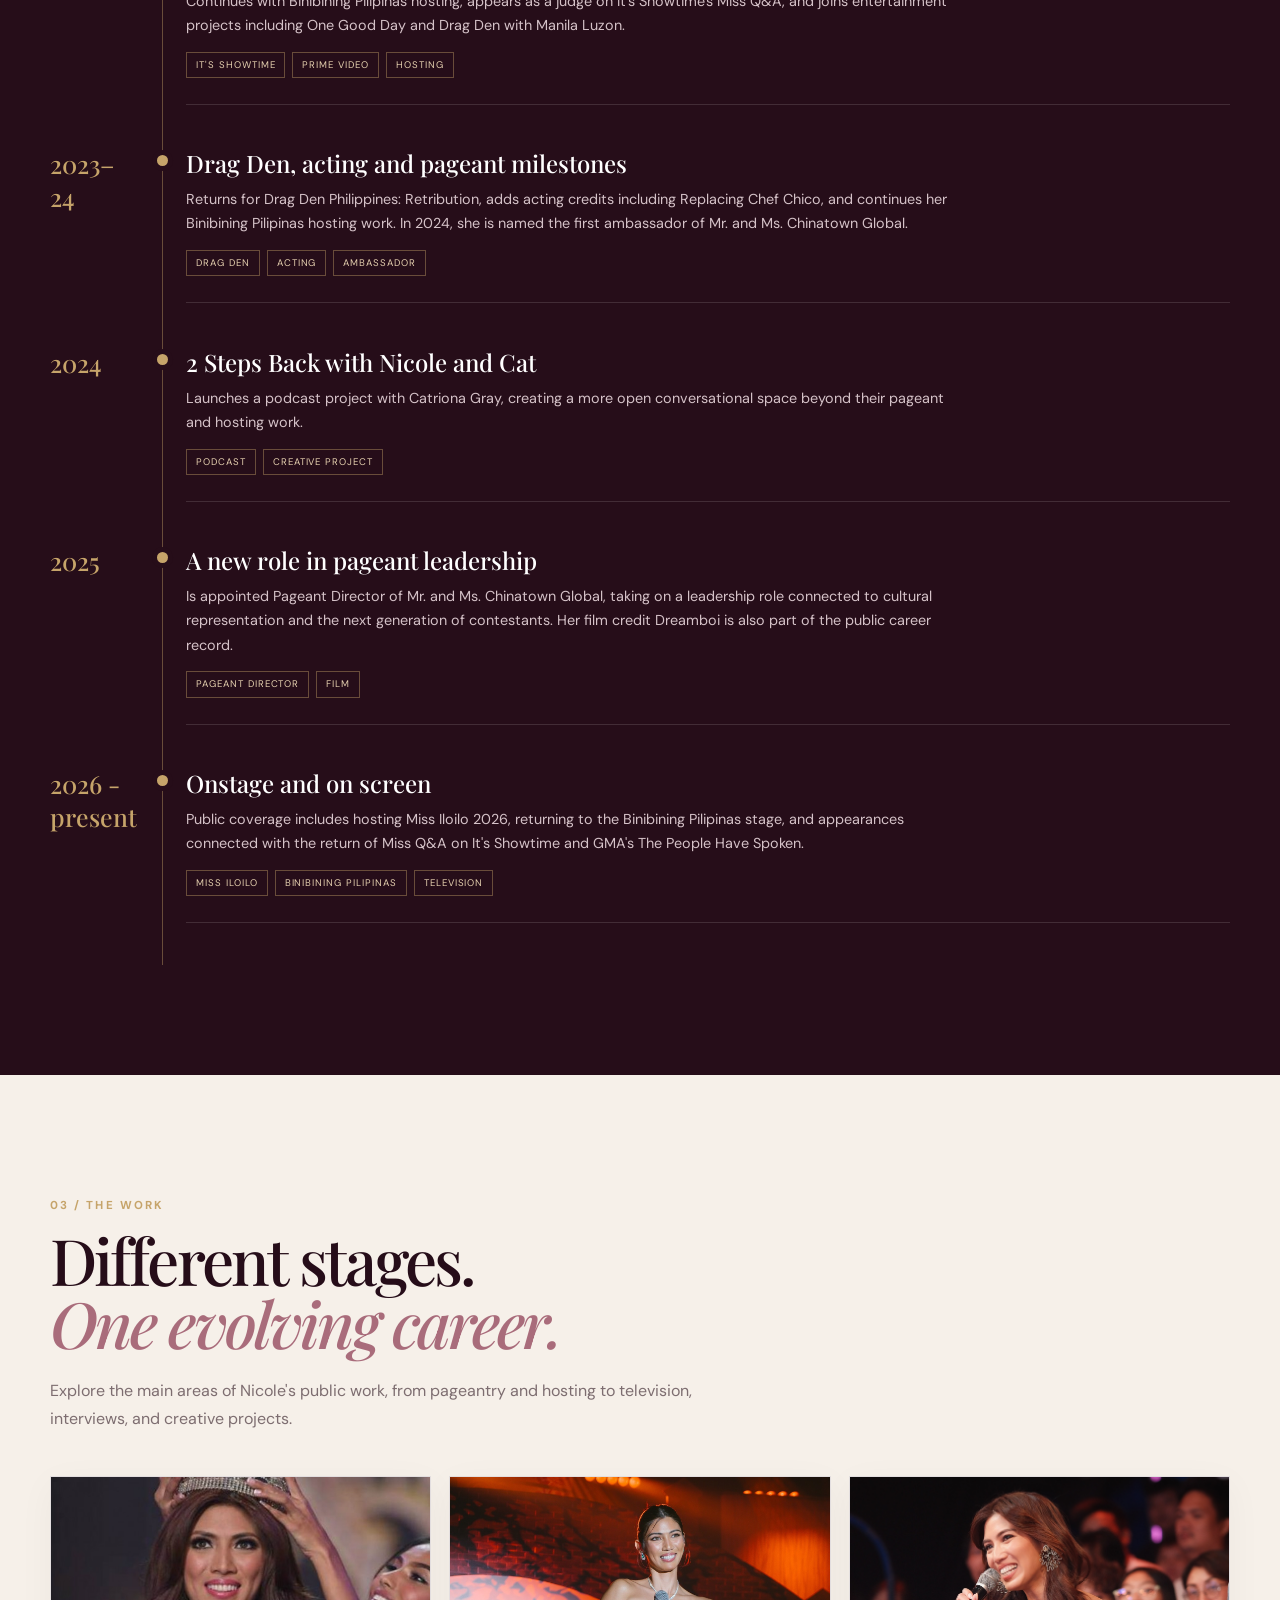
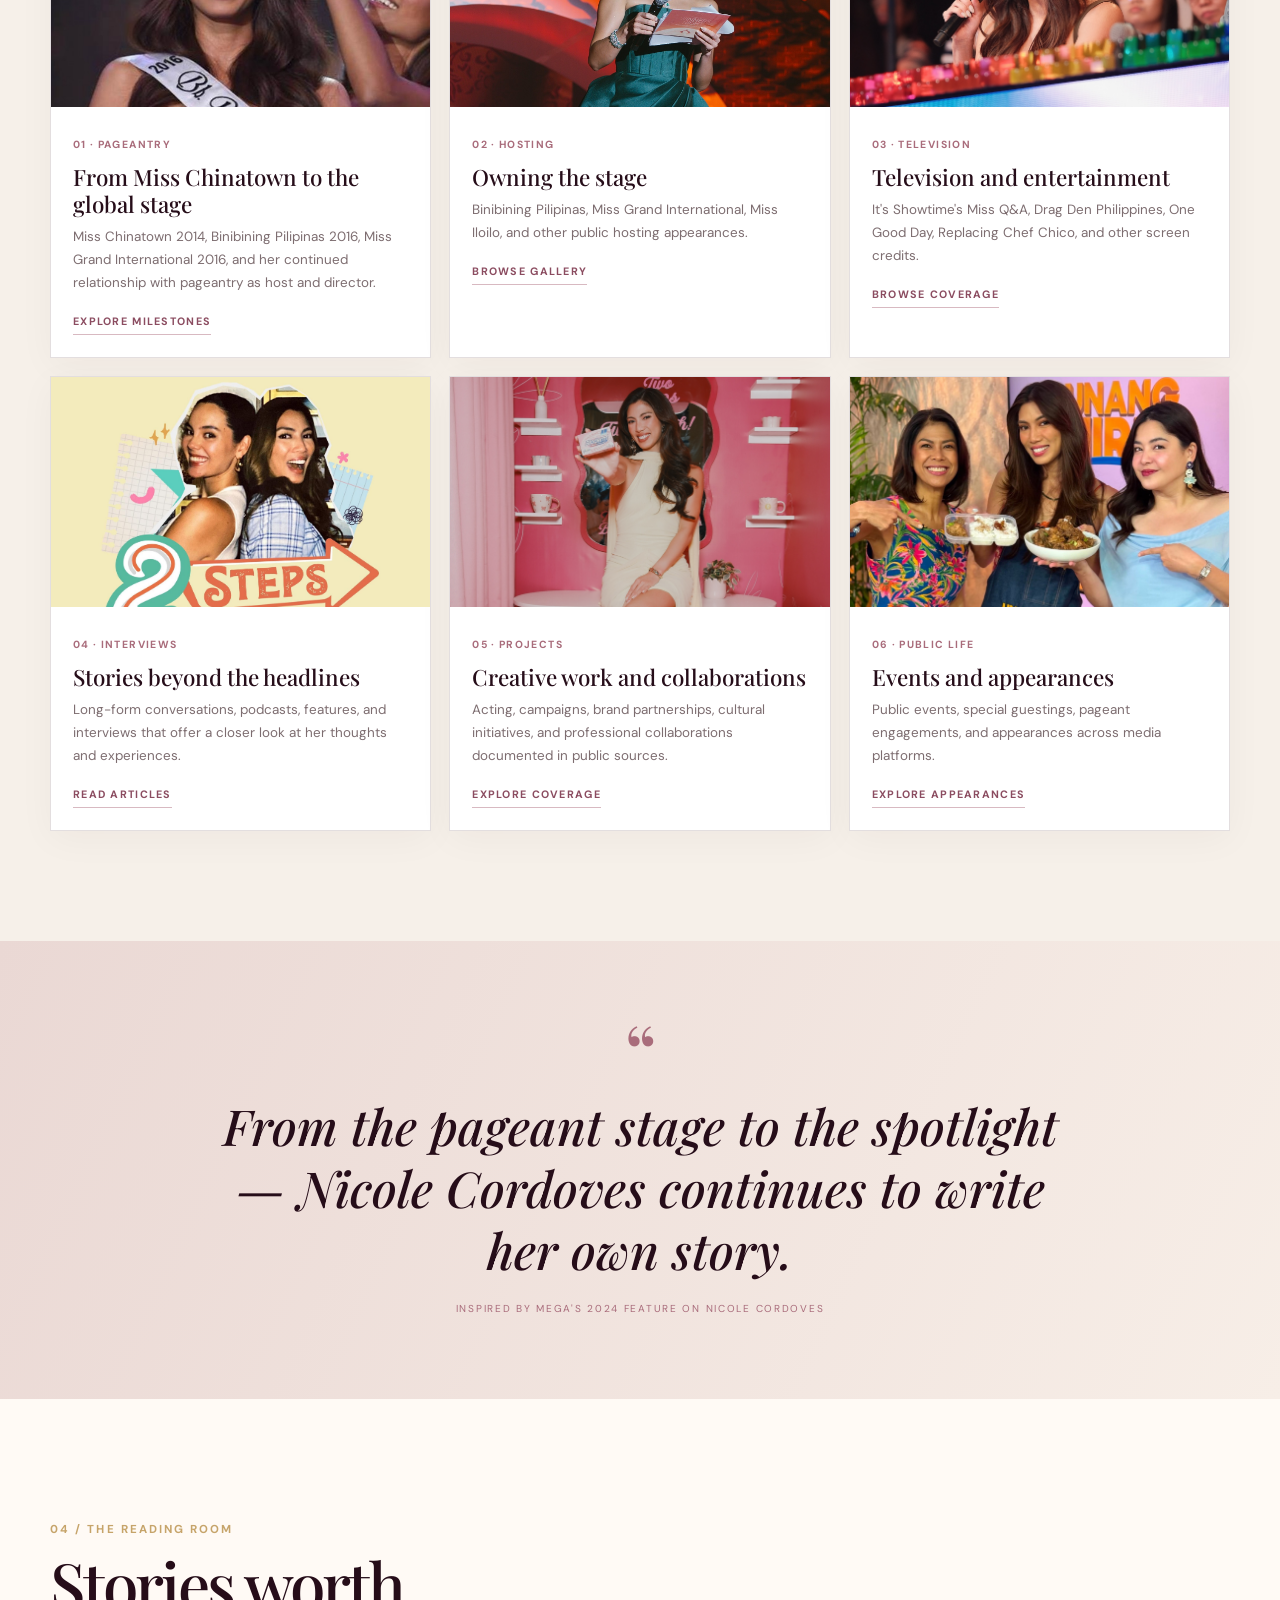
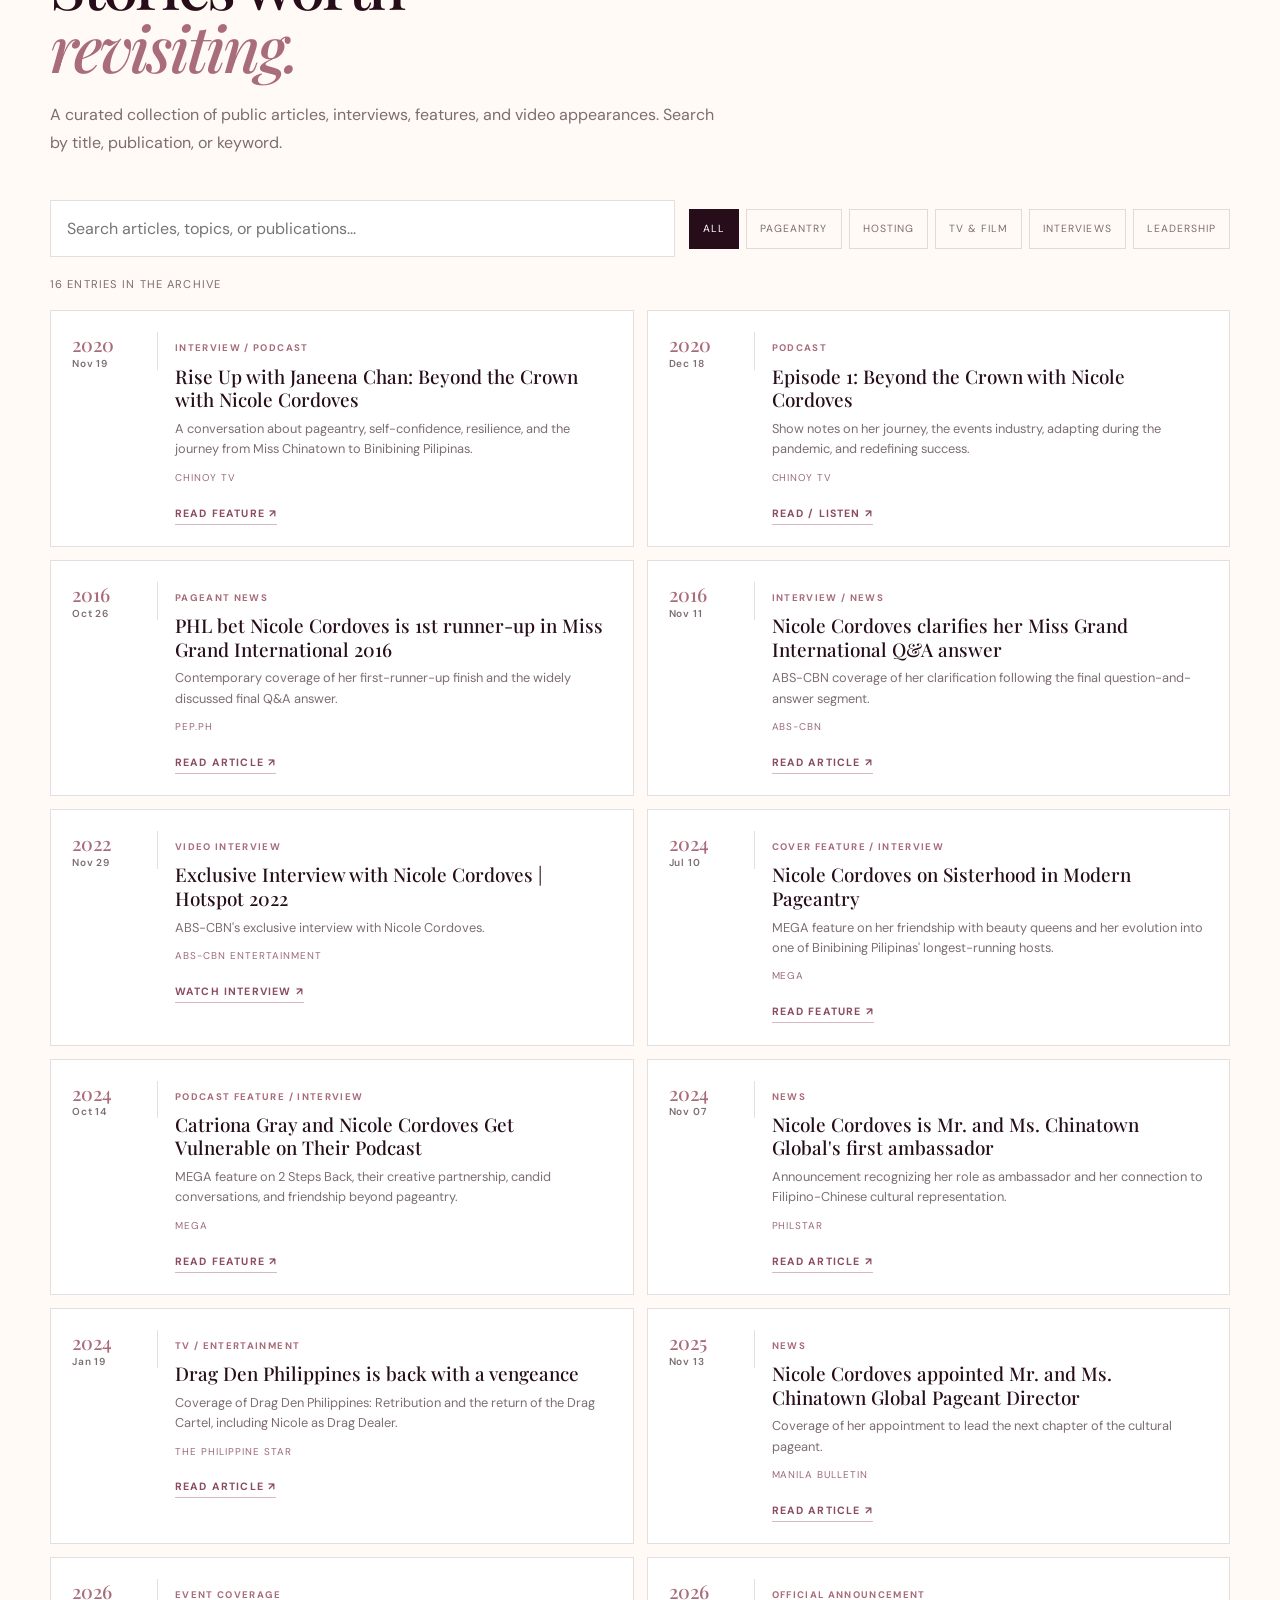
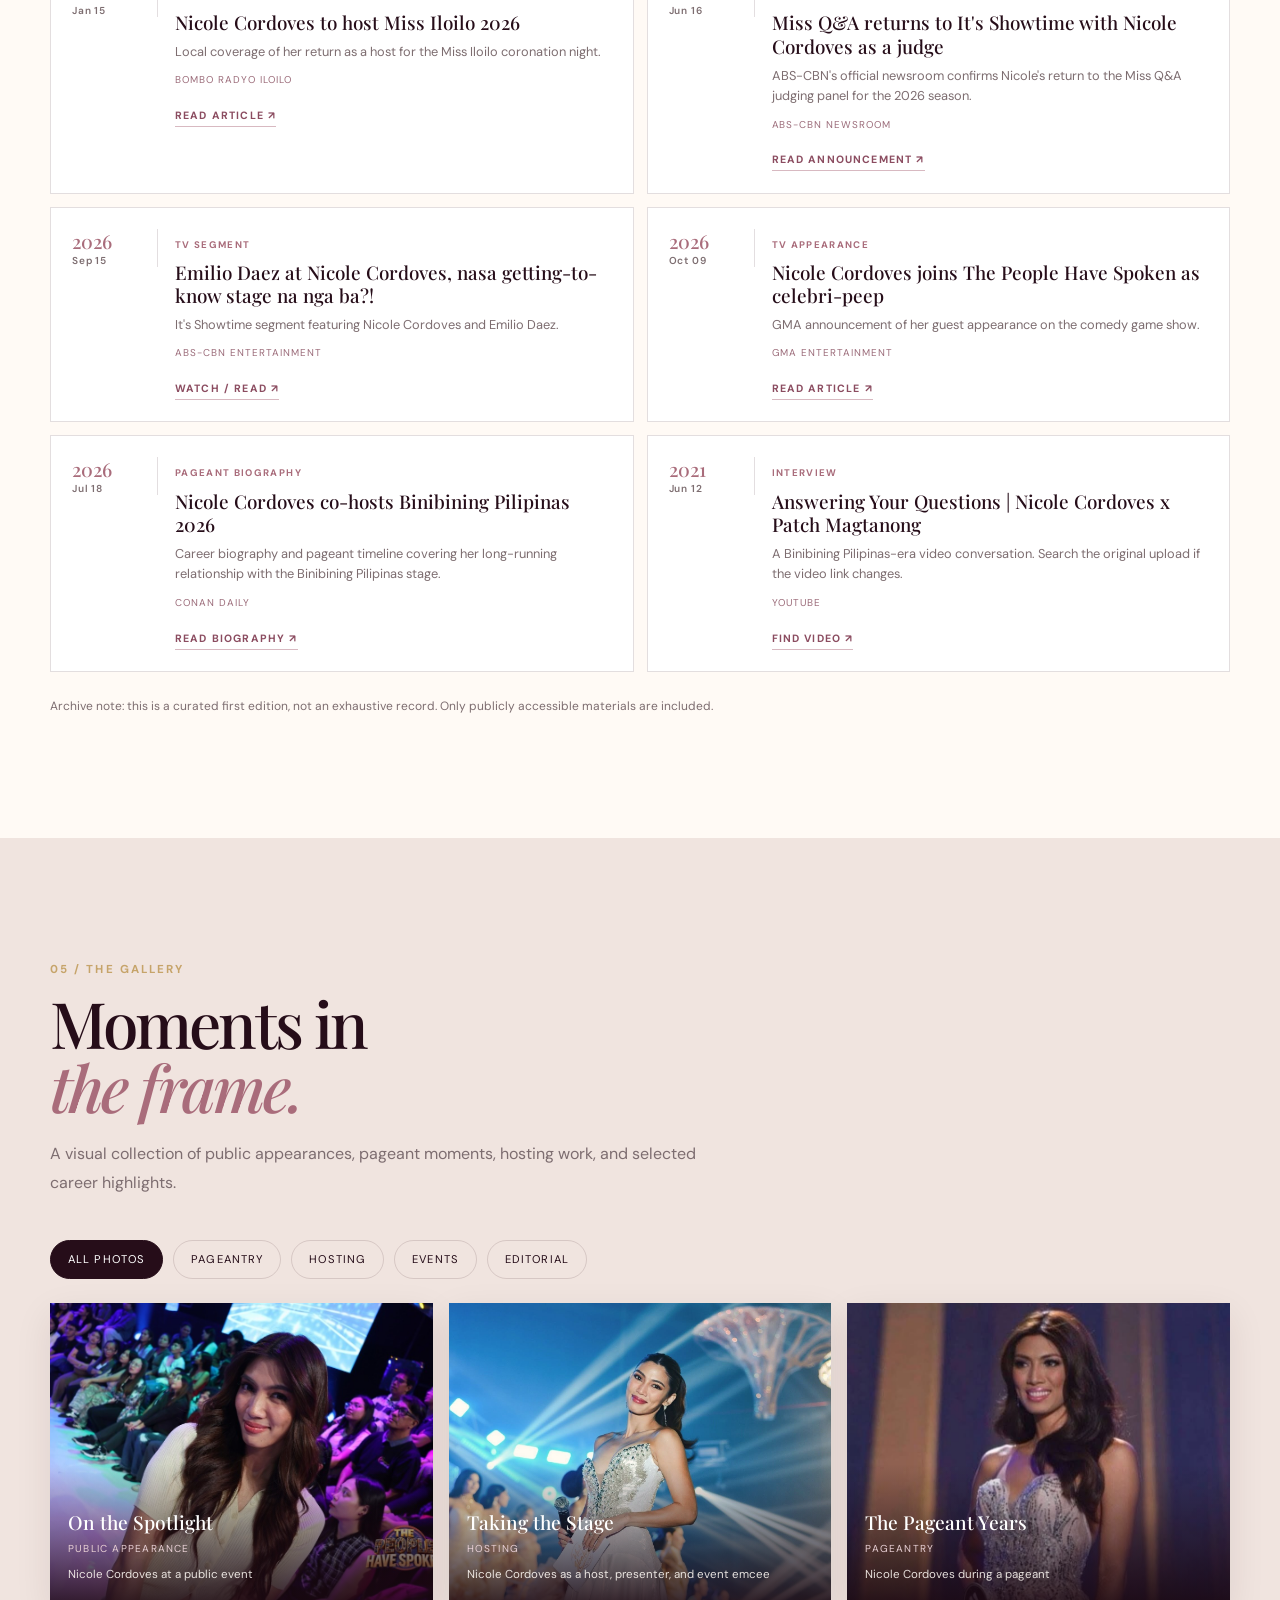
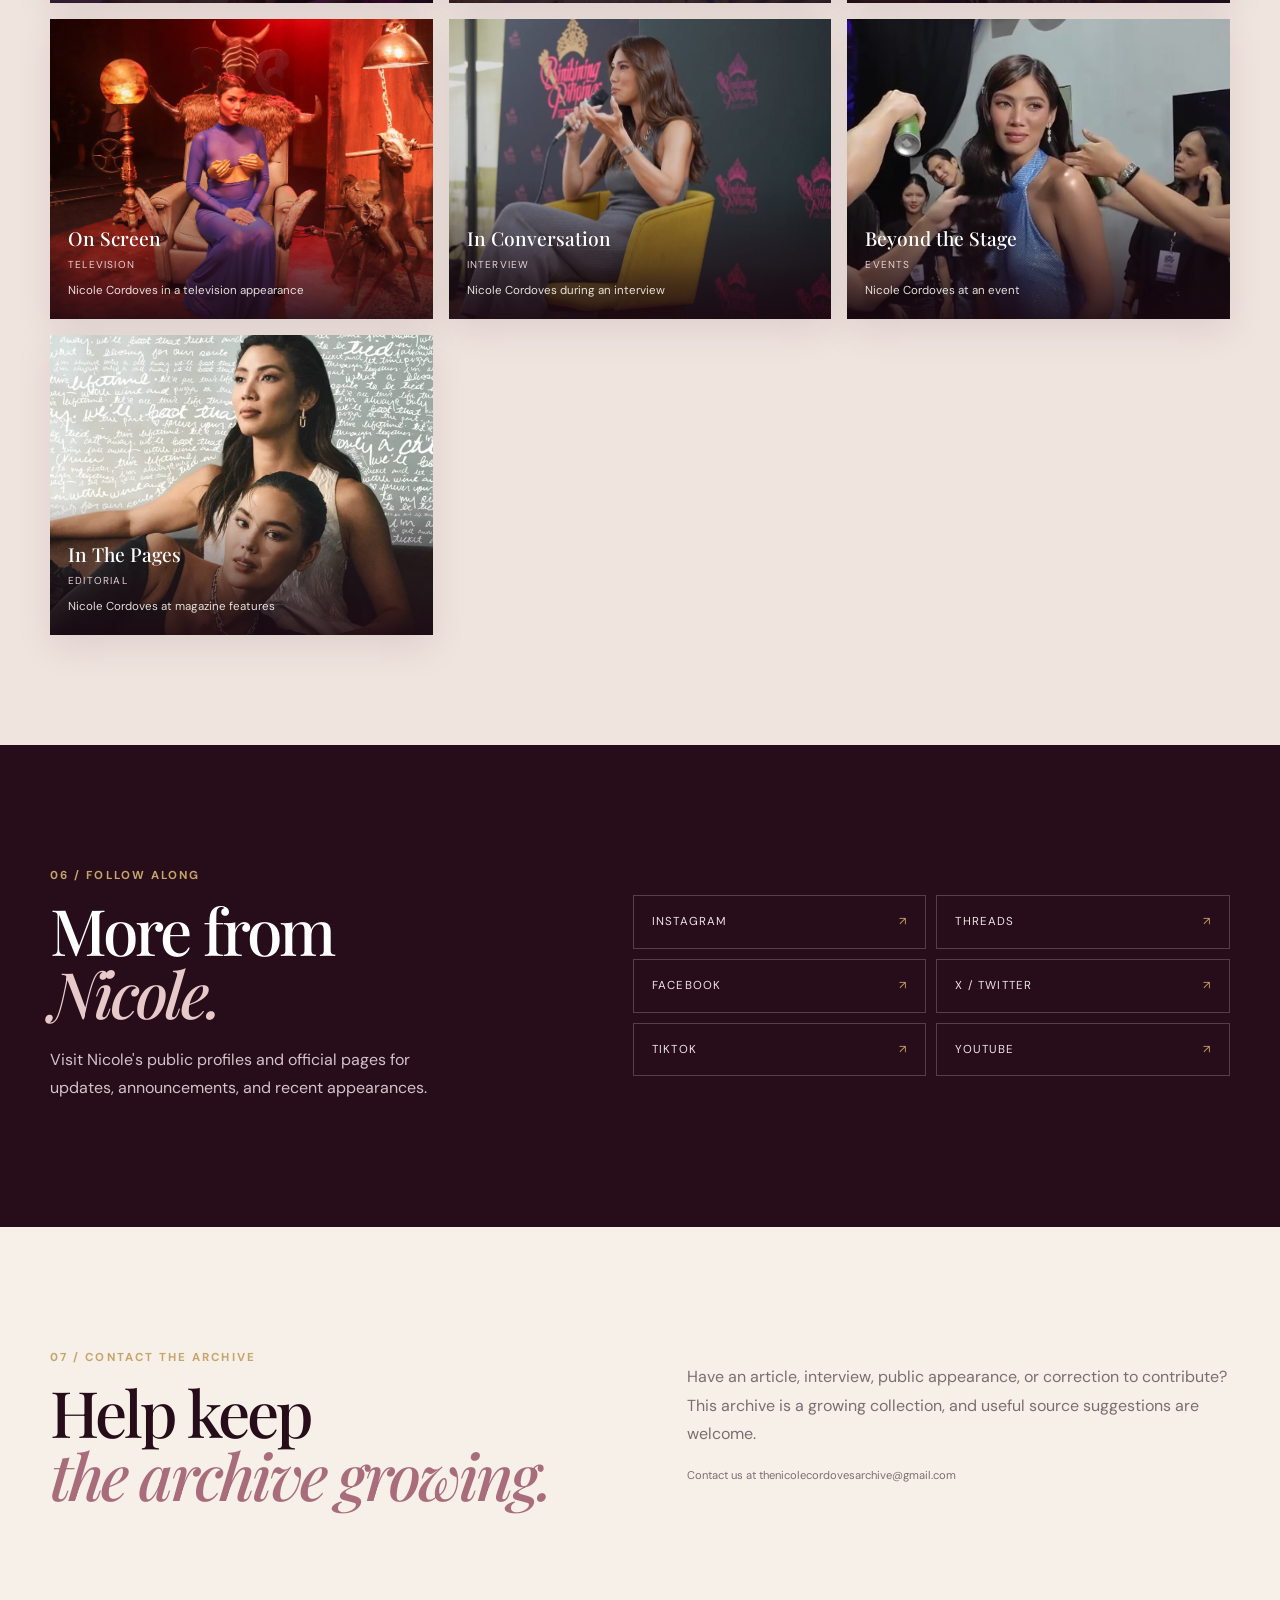
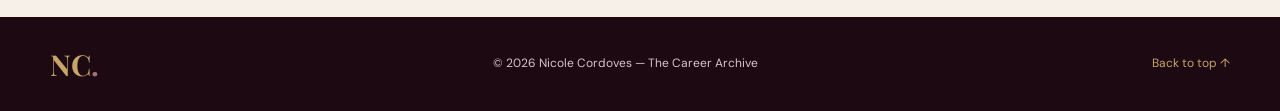
==== commit 70c5b6a1: "canonnical" ====
--- a/index.html
+++ b/index.html
@@ -6,6 +6,22 @@
   <meta name="viewport" content="width=device-width, initial-scale=1.0">
   <meta name="theme-color" content="#260d19">
   <meta name="description" content="An archive documenting Nicole Cordoves' public career, pageantry, hosting, television work, articles and appearances.">
+  
+<!-- Canonical URL -->
+<link rel="canonical" href="https://nicolecordoves.info/">
+
+<!-- Open Graph -->
+<meta property="og:type" content="website">
+<meta property="og:title" content="Nicole Cordoves Archive | Career, Pageantry & Photos">
+<meta property="og:description" content="An independent fan-made archive documenting Nicole Cordoves' public career, achievements, appearances, interviews, and photos.">
+<meta property="og:url" content="https://nicolecordoves.info/">
+<meta property="og:site_name" content="Nicole Cordoves Archive">
+
+<!-- Twitter / X -->
+<meta name="twitter:card" content="summary_large_image">
+<meta name="twitter:title" content="Nicole Cordoves Archive | Career, Pageantry & Photos">
+<meta name="twitter:description" content="Explore Nicole Cordoves' career, pageantry, hosting, public appearances, and photo collections.">
+
   <title>Nicole Cordoves | The Career Archive</title>
   <script>
   if (new URLSearchParams(window.location.search).get("fromArchive") === "1") {
